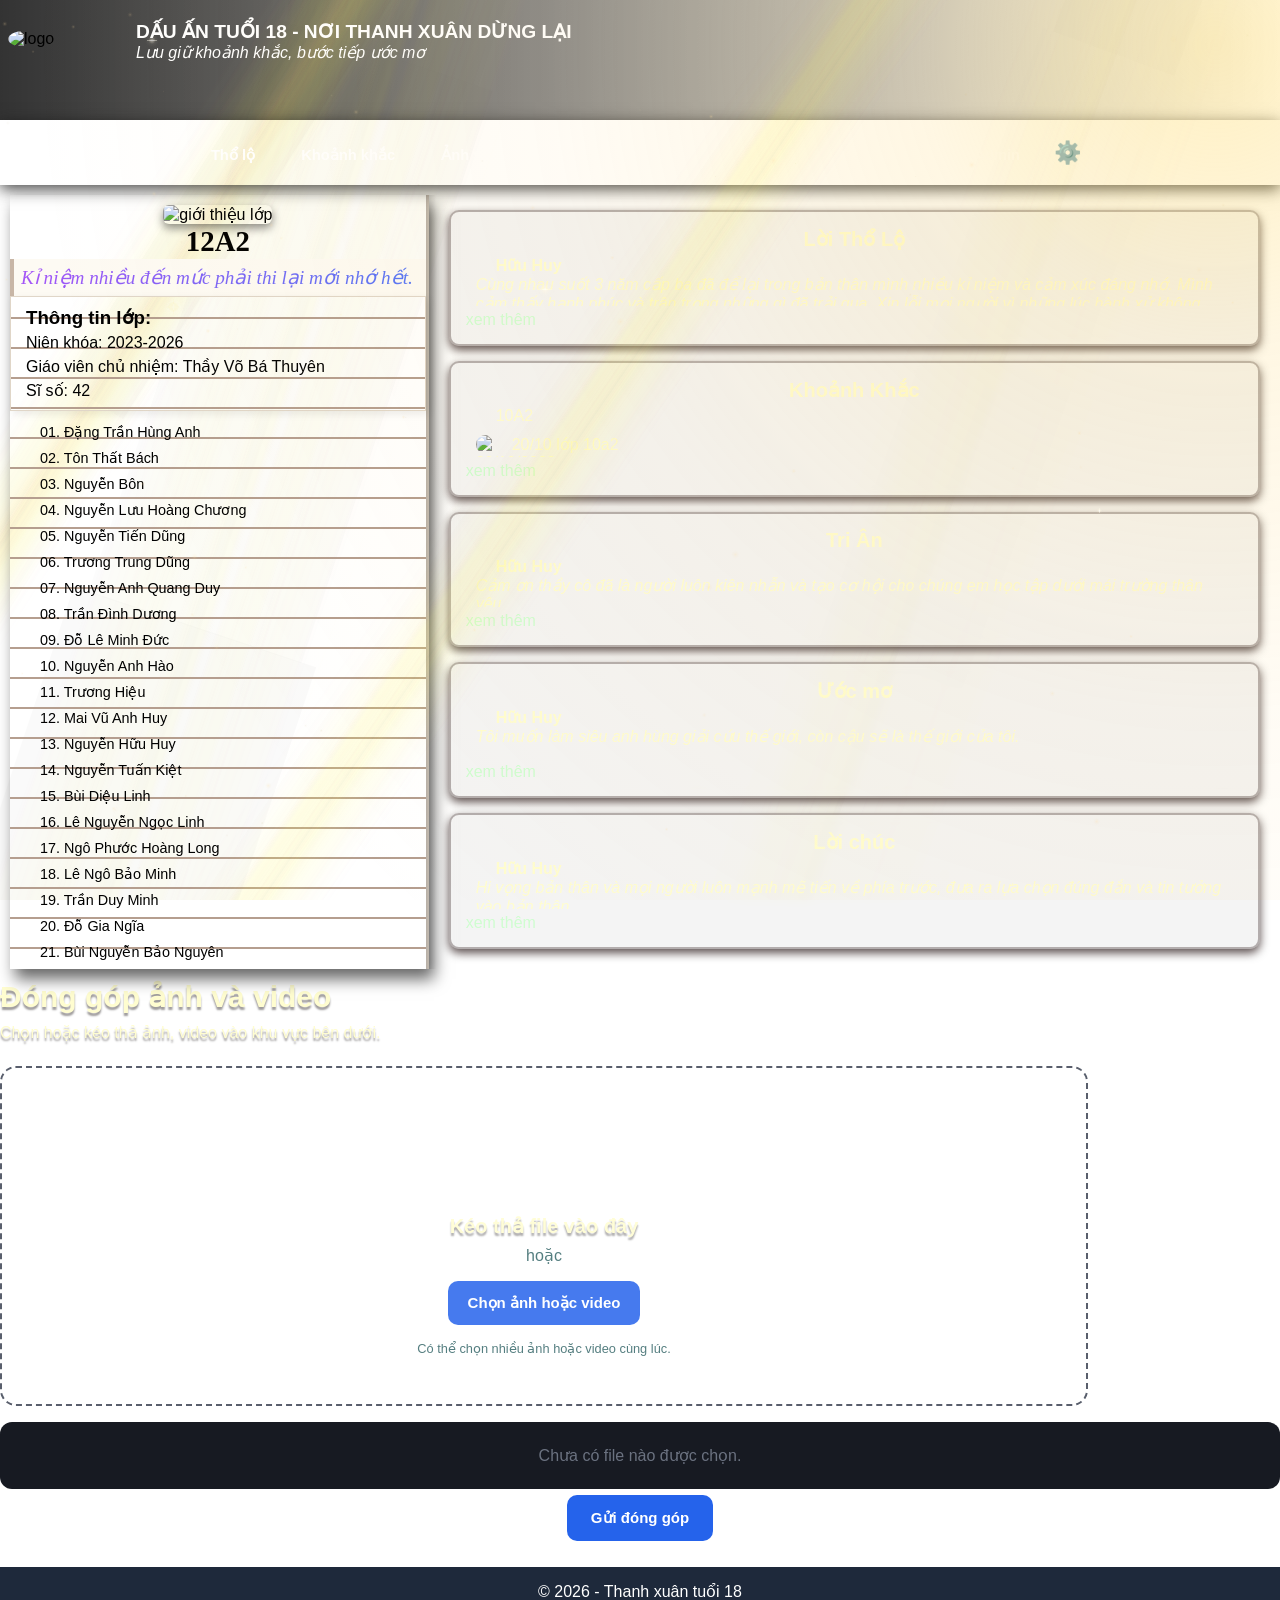
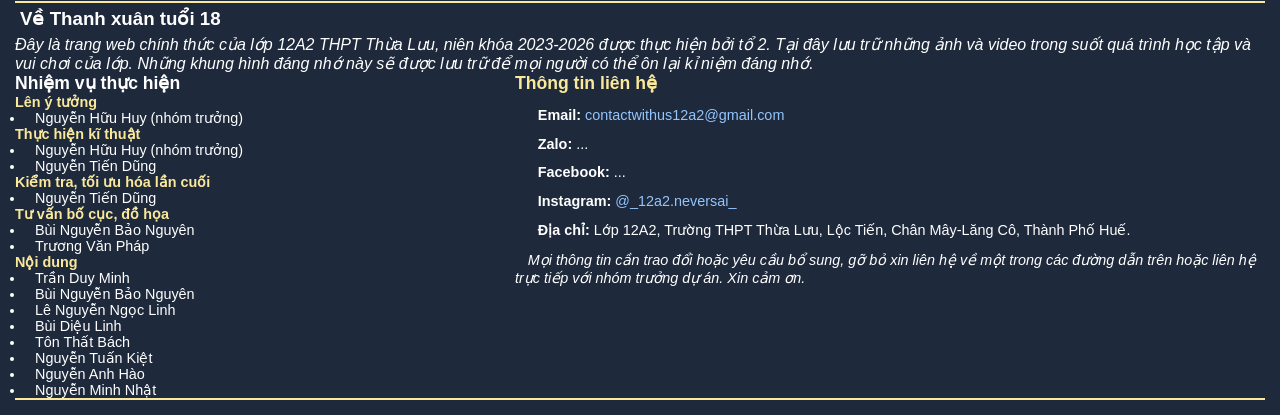
==== index.html @ 0bf9d5f2 "Update index.html" ====
<!DOCTYPE html>
<html>
<head>
	<meta charset="utf-8">
	<meta name="viewport" content="width=device-width, initial-scale=1">
	<title>Thanh xuân tuổi 18</title>
	<link rel="stylesheet" type="text/css" href="style.css">
	<style>
		html{
    		scroll-behavior: smooth;
		}
		body{
    		height: 100%;
    		font-family: Verdana, Arial, Helvetica, sans-serif;
    		margin: 0;
    		overflow-x: hidden;
		}
		body.lock{
    		overflow: hidden;
		}
		img{
    		max-width: 100%;
    		height: auto;
    		border-radius: 10px;
    		margin-top: 10px;
		}
		article{
    		scroll-margin-top: 50px;
    		margin-bottom: 20px;
    		padding: 15px;
    		border-radius: 10px;
    		box-shadow: 0 2px 5px rgba(0,0,0,0.2);
		}
		article p:first-child{
    		font-size: 20px;
    		font-weight: bold;
		}
		form{
			scroll-margin-top: 50px;
    		margin-bottom: 20px;
    		padding: 15px;
    		border-radius: 10px;
    		box-shadow: 0 2px 5px rgba(0,0,0,0.2);
		}
	</style>
</head>
<body>
	
	<div class="static-glare"></div>
	<canvas id="dust-b" class="dust-cv"></canvas>
	<canvas id="ray-b" class="ray-cv"></canvas>
	<canvas id="ray-t" class="ray-cv"></canvas>
	<canvas id="dust-t" class="dust-cv"></canvas>


	<div>
		<header id="top" class="header-bg">
			<div class="header">
				<div class="left-header">
					<img src="https://cdn.jsdelivr.net/gh/HuuHuy12A2/images@main/general/logo.png" alt="logo" class="logo">
				</div>
				<div class="right-header">
					<p class="style1">Dấu ấn tuổi 18 - Nơi thanh xuân dừng lại</p>
					<p class="style2">Lưu giữ khoảnh khắc, bước tiếp ước mơ</p>
				</div>
			</div>
		</header>
		

		<div class="naviLayout">
			<div class="menu" onclick="toggleMenu()">☰</div>
			<nav id="navibar" class="navibar" align="center">
				<div class="navi-card">
					<a class="navi" href="#confs">Thổ lộ </a>
				</div>
				<div class="navi-card">
					<a class="navi" href="#moments">Khoảnh khắc</a>
				</div>
				<div class="navi-card">
					<a id="openGallery" class="open-popup" href="#galleryPopup">Ảnh và Video</a>
				</div>
				<div class="navi-card">
					<a class="navi" href="#gratitude">Tri ân</a>
				</div>
				<div class="navi-card">
					<a class="navi" href="#dream">Ước mơ</a>
				</div>
				<div class="navi-card">
					<a class="navi" href="#wish">Lời chúc</a>
				</div>
				<div class="navi-card">
					<a class="navi" href="#contributeSection">Up load</a>
				</div>
				<div class="navi-card">
					<a class="navi" href="admin.html" target="_blank">Admin</a>
				</div>

				<!-- NÚT CÀI ĐẶT HIỆU ỨNG -->
				<div id="fx-settings-btn" title="Cài đặt hiệu ứng">⚙️</div>

				<div id="fx-settings-panel" class="fx-hidden">
					<div class="fx-panel-header">
						<span>Cài đặt hiệu ứng</span>
						<button id="fx-close-btn">✖</button>
					</div>
					<label class="fx-toggle-label">
						<span>Hạt bụi lơ lửng</span>
						<div class="fx-switch">
							<input type="checkbox" id="toggle-dust" checked>
							<span class="fx-slider"></span>
						</div>
					</label>
					<label class="fx-toggle-label">
						<span>Tia nắng (Godrays)</span>
						<div class="fx-switch">
							<input type="checkbox" id="toggle-rays" checked>
							<span class="fx-slider"></span>
						</div>
					</label>
				</div>
			
			</nav>

		</div>

		<main class="container">

			<!-- sidebar -->
			<aside class="sidebar">
				<!-- sidebar-header -->
				<div class="sidebar-header">
					<img src="https://cdn.jsdelivr.net/gh/HuuHuy12A2/images@main/general/introduce.jpg" alt="giới thiệu lớp">
					<h2>12A2</h2>
				</div>
				<!-- main-sidebar -->
				<div class="sidebar-main">
					<div class="quote-box">
						<p class="quote-text"></p>
					</div>
					<div class="info-card">
						<h3>Thông tin lớp:</h3>
						<p>Niên khóa: 2023-2026</p>
						<p>Giáo viên chủ nhiệm: Thầy Võ Bá Thuyên</p>
						<p>Sĩ số: 42</p>
					</div>
					<div>
						<ul class="student-list">
							<li data-id="1" >01. Đặng Trần Hùng Anh</li>
							<li data-id="2" >02. Tôn Thất Bách</li>
							<li data-id="3" >03. Nguyễn Bôn</li>
							<li data-id="4" >04. Nguyễn Lưu Hoàng Chương</li>
							<li data-id="5" >05. Nguyễn Tiến Dũng</li>
							<li data-id="6" >06. Trương Trung Dũng</li>
							<li data-id="7" >07. Nguyễn Anh Quang Duy</li>
							<li data-id="8" >08. Trần Đình Dương</li>
							<li data-id="9" >09. Đỗ Lê Minh Đức</li>
							<li data-id="10">10. Nguyễn Anh Hào</li>
							<li data-id="11">11. Trương Hiệu</li>
							<li data-id="12">12. Mai Vũ Anh Huy</li>
							<li data-id="13">13. Nguyễn Hữu Huy</li>
							<li data-id="14">14. Nguyễn Tuấn Kiệt</li>
							<li data-id="15">15. Bùi Diệu Linh</li>
							<li data-id="16">16. Lê Nguyễn Ngọc Linh</li>
							<li data-id="17">17. Ngô Phước Hoàng Long</li>
							<li data-id="18">18. Lê Ngô Bảo Minh</li>
							<li data-id="19">19. Trần Duy Minh</li>
							<li data-id="20">20. Đỗ Gia Ngĩa</li>
							<li data-id="21">21. Bùi Nguyễn Bảo Nguyên</li>
							<li data-id="22">22. Nguyễn Minh Nhật</li>
							<li data-id="23">23. Lê Nguyễn Ý Nhi</li>
							<li data-id="24">24. Nguyễn Phạm Thị Quỳnh Như</li>
							<li data-id="25">25. Trương Văn Pháp</li>
							<li data-id="26">26. Nguyễn Đắc Phúc</li>
							<li data-id="27">27. Trương Công Phúc</li>
							<li data-id="28">28. Lê Thanh Phương</li>
							<li data-id="29">29. Lê Thị Hà Phương</li>
							<li data-id="30">30. Hoàng Minh Quân</li>
							<li data-id="31">31. Nguyễn Trọng Tài</li>
							<li data-id="32">32. Nguyễn Trọng Thắng</li>
							<li data-id="33">33. Trương Thị Mỹ Thoa</li>
							<li data-id="34">34. Nguyễn Nữ Anh Thư</li>
							<li data-id="35">35. Nguyễn Đắc Tĩnh</li>
							<li data-id="36">36. Tôn Nữ Nguyễn Bảo Trâm</li>
							<li data-id="37">37. Trần Thị Yến Trâm</li>
							<li data-id="38">38. Hoàng Thị Phương Trinh</li>
							<li data-id="39">39. Nguyễn Quốc Trung</li>
							<li data-id="40">40. Trương Dương Hoài Trung</li>
							<li data-id="41">41. Hứa Văn Tùng</li>
							<li data-id="42">42. Nguyễn Thị Thảo Vy</li>
						</ul>
					</div>
				</div>
			</aside>
			<!-- main -->
			<section class="column1">
				<article id="confs" class="content-card">
					<p align="center">Lời Thổ Lộ</p>
					<p class="content">
						<b>Hữu Huy</b><br>
						<i>Cùng nhau suốt 3 năm cấp ba đã để lại trong bản thân mình nhiều kỉ niệm và cảm xúc đáng nhớ. Mình cảm thấy hạnh phúc và trân trọng những gì đã trải qua. Xin lỗi mọi người vì những lúc hành xử không đúng. Xin lỗi em vì đã không đủ tự tin để thừanhận với em.</i><br><br>

						<b>Tuấn Kiệt</b><br>
						<i>Lời xin lỗi chân thành về những lần nghịch ngợm, trốn học, quên làm bài tập, làm thầy cô buồn hay bạn bè giận dỗi.</i><br><br>

						<b>Diệu Linh</b><br>
						<i>
						Trống tan trường đã rung lên rộn rã<br>
						Giờ phút chia tay thực sự đến rồi<br>
						Thầy cô, bạn bè, lớp học mến yêu ơi<br>
						Nói gì đi bởi ngày mai chẳng gặp<br>
						Bao tháng năm chung niềm vui sách,cặp<br>
						Bảng đen dìu từng nét chữ thơ ngây<br>
						Tóc thầy bạc cho em lớn mỗi ngày<br>
						Phấn trắng rơi cho cuộc đời em mở<br>
						Bạn bè ơi, đừng nghẹn ngào nức nở<br>
						Dẫu mai đây chẳng còn được đủ đầy<br>
						Dù mai ngày cuộc sống có đổi thay<br>
						Ánh mắt thân quen chợt trở thành xa lạ<br>
						Chia tay rồi mỗi đứa đi một ngả<br>
						Lưu bút yêu thương một ngày sẽ ướt nhoè<br>
						Bởi cuộc đời đâu phải nắng vàng hoe<br>
						Bình minh lên là chói chang rực rỡ<br>
						Rồi mai đây mỗi mùa hoa phượng nở<br>
						Sân trường tấp nập chẳng thấy bóng bạn xưa<br>
						Ghế đá vẫn nguyên sao chợt bỗng như thừa<br>
						Bởi còn đâu mối tình khờ ngày ấy<br>
						Nắng cứ đổ cho sân trường bốc cháy<br>
						Nức nở nghẹn ngào giọt nước mắt chia ly<br>
						Mái trường ơi còn thể nói được gì<br>
						Hết thật rồi tuổi học trò áo trắng<br>
						</i><br><br>

						<b>Anh Hào</b><br>
						<i>Ba năm cấp 3 trôi qua nhanh hơn chúng ta tưởng. Mới ngày nào còn bỡ ngỡ bước vào lớp học mới, vậy mà hôm nay đã đứng trước ngưỡng cửa chia tay. Có những niềm vui giản dị, những lần cười đùa không nghĩ ngợi, cả những giận hờn vu vơ… tất cả đã trở thành kỷ niệm không thể quên. Nếu được nói một điều từ tận đáy lòng, mình chỉ muốn nói rằng: cảm ơn vì đã được gặp mọi ngườitrong thanh xuân đẹp nhất này.</i><br><br>

						<b>Ngọc Linh</b><br>
						<i>Cảm ơn vì đã xuất hiện trong thanh xuân của mình dù không ồn ào, nhưng đủ để khiến những năm tháng ấy trở nên đặc biệt.</i><br><br>

						<b>Minh Nhật</b><br>
						<i>Con đường trưởng thành sẽ luôn có sự rời xa nhau theo cách này hay cách khác. Khi đó chúng tôi luôn tin rằng rời xa nhau vì ngày mai gặp lại vì vậy mới nói hẹn gặp lại. Thật ra thế giới này quá rộng lớn, ban đầu những người nói mãi mãi không xa nhau. Một lần xa nhau rồi có thể sau này sẽ không còn cơ hội gặp lại nữa. Rồi hai bên đều phải quên đi. Tạm biệt thực ra không phải là từ biệt mà là một lời hứa.</i><br><br>
					</p>
					<a href="#" class="toggle">xem thêm</a>
				</article>
				<article id="moments" class="content-card">
					<p align="center">Khoảnh Khắc</p>
					<p class="content">
						10A2<br>
						<img src="https://cdn.jsdelivr.net/gh/HuuHuy12A2/images@main/images assets/anh-gvcn-10a2-tapthe-20-10.jpg" alt="20/10 lớp 10a2">
						20/10/2023<br><br>
						11A2<br>
						<img src="https://cdn.jsdelivr.net/gh/HuuHuy12A2/images@main/images assets/bongda-11a2-tapthe-anhh.jpg" alt="20/10 lớp 11a2">
						20/10/2024<br>
						<img src="https://cdn.jsdelivr.net/gh/HuuHuy12A2/images@main/images assets/anh-11a2-hoiitrai-tapthe-.jpg" alt="Hội trại 11a2">
						26/3/2025<br>
						<img src="https://cdn.jsdelivr.net/gh/HuuHuy12A2/images@main/images assets/anh-tapthe-bongda-12a2.jpg" alt="Bóng Đá 11a2"><br>
						12A2<br>
						<img src="https://cdn.jsdelivr.net/gh/HuuHuy12A2/images@main/images assets/anh-12a2-20-10-taptheee.jpg" alt="cuộc thi 20/10 lớp 12a2">
						20/10/2025<br>
					</p>
					<a href="#" class="toggle">xem thêm</a>
				</article>
				<article id="gratitude" class="content-card">
					<p align="center">Tri Ân</p>
					<p class="content">
						<b>Hữu Huy</b><br>
						<i>Cảm ơn thầy cô đã là người luôn kiên nhẫn và tạo cơ hội cho chúng em học tập dưới mái trường thân yêu.</i><br><br>

						<b>Tuấn Kiệt</b><br>
						<i>Thầy cô không chỉ dạy kiến thức, mà dạy chúng con làm người. Cảm ơn thầy cô đã kiên nhẫn với đứa học trò bướng bỉnh này.</i><br><br>

						<b>Diệu Linh</b><br>
						<i>Cha mẹ cho con một hình hài, Thầy cô cho em cả kiến thức. Vâng! Đó là điều thiêng liêng cao cả mà em tâm đắc nhất. Đấng sinh thành đã cho em một hình hài. Thầy cô là người cha người mẹ thứ hai cho em bao kiến thức. "Thầy cô" hai tiếng thân thương lúc nào cũng khắc sâu trong tâm trí, trong suy nghĩ của em. Hạnh phúc thay! Tạo hóa đã ban tặng cho em một sự sống, bên cạnh đó là những người luôn ân cần dạy dỗ theo dõi từng bước đi của em ,giúp em sống một cuộc sống đầy ý nghĩa, luôn ngẩng cao đầu về một tương lai tươi sáng. Chính vì lẽ đó mà em luôn khắcsâu công ơn trời biển của thầy cô.</i><br><br>

						<b>Anh Hào</b><br>
						<i>Chúng em xin gửi lời biết ơn sâu sắc đến thầy cô – những người đã luôn kiên nhẫn dìu dắt, dạy chúng em không chỉ kiến thức mà còn cách làm người. Cảm ơn gia đình đã luôn âm thầm phía sau, lo lắng và tin tưởng chúng em từng ngày. Và cảm ơn những người bạn đã cùng nhau đi qua những buổi học dài, những kỳ thi căng thẳng, để hôm nay chúng ta có thể tự hào nói rằng:chúng ta đã trưởng thành.</i><br><br>

						<b>Ngọc Linh</b><br>
						<i>Những điều chúng em nhận được không chỉ là kiến thức, mà là yêu thương, là niềm tin, là hành trang cho cả một chặng đường dài phía trước</i><br><br>

						<b>Minh Nhật</b><br>
						<i>Những giây phút cuối cùng khi còn được ngồi trên ghế nhà trường, chúng em xin được gửi lời tri ân chân thành, sâu sắc nhất đến các thầy cô giáo đã dạy dỗ chúng em trong thời gian qua. Chúng em sẽ nhớ mãi công ơn dạy bảo của các thầy cô.</i><br><br>
					</p>
					<a href="#" class="toggle">xem thêm</a>
				</article>
				<article id="dream" class="content-card">
					<p align="center">Ước mơ</p>
					<p class="content">
						<b>Hữu Huy</b><br>
						<i>Tôi muốn làm siêu anh hùng giải cứu thế giới, còn cậu sẽ là thế giới của tôi.</i><br><br>

						<b>Tuấn Kiệt</b><br>
						<i>Hôm nay chúng ta chia tay để hẹn gặp lại nhau ở một phiên bản tốt hơn. Tớ ước mơ trở thành siêu anh hùng, còn cậu sẽ là”…”. Dù đường đời có khó khăn, hãy hứa sẽ sống rực rỡ như hoahướng dương hướng về mặt trời nhé!</i><br><br>

						<b>Diệu Linh</b><br>
						<i>ba năm thanh xuân qua lớp cùng chung gắn bó, xuân hạ thu đông tới chúng ta đều đi hết. Lá đã rụng kín sân, xuân cũng đang đợi ghé, hạ lại gần hơn rồi. Năm học sắp kết thúc,tháng sáu đợi chúng ta các chiến binh sẵn sàng vững chân, tự tin bước mang điểm cao về nhà. Ước mơ ngay trước mắt hãy nắm bắt thật nhanh, cùng nhau vào đại học viết tiếp hành trình đời.</i><br><br>

						<b>Anh Hào</b><br>
						<i>Mai này mỗi người sẽ đi trên một con đường khác nhau, mang theo những ước mơ riêng. Có thể sẽ có khó khăn, vấp ngã, nhưng mong rằng chúng ta luôn giữ trong tim sự nhiệt huyết của tuổi 18 – dám nghĩ, dám làm và không bỏ cuộc. Hy vọng một ngày nào đó nhìn lại, chúng ta sẽ mỉm cười vì đã sống hết mình cho ướcmơ của mình.</i><br><br>

						<b>Ngọc Linh</b><br>
						<i>Ước sau này, giữa bộn bề cuộc sống, mình vẫn còn nguyên mộtgóc nhỏ cho những ước mơ tuổi trẻ</i><br><br>

						<b>Minh Nhật</b><br>
						<i>Sau này không đánh mất bản thân,cố gắn phấn đấu trở thành phiên bản tốt nhất của chính mình.</i><br><br>

						<b>Thất Bách</b><br>
						<i>Ai cũng có một ước mơ cho mình. Dù lớn hoặc nhỏ nhưng đó cũng là sư hy vọng mong cầu của mỗi người. Ta có thể sống nhưng không có ước mơ nhưng chắc chắn thế giơi của ta sẽ rất lạc lõng và nhàm chán. Nếu có ước mơ sẽ giúp chúng ta có nhiều sắc màu hơn. Giấc mơ không cần trả tiền chúng ta có thể hy vọng bao nhiêu tùy thích... Nhiều người nói rằng giấc mơ có thể đánh đổi bằng tiền. Xin hãy đừng suy nghĩ về những điều đó sự khát khao khát vọng là không có giới hạn. Vì thế con người có quyền được ước mơ và mong cầu.</i><br><br>
					</p>
					<a href="#" class="toggle">xem thêm</a>
				</article>
				<article id="wish" class="content-card">
					<p align="center">Lời chúc</p>
					<p class="content">
						<b>Hữu Huy</b><br>
						<i>Hi vọng bản thân và mọi người luôn mạnh mẽ tiến về phía trước, đưa ra lựa chọn đúng đắn và tin tưởng vào bản thân.</i><br><br>
						<b>Tuấn Kiệt</b><br>

						<i>Chúc tập thể lớp mình thi tốt, đỗ nguyện vọng cao. Chúc bạn chân cứng đá mềm, luôn giữ được nụ cười tỏa nắng. Mãi là thanh xuân của nhau, chúc chúng ta sau này ai cũng hạnh phúc!</i><br><br>

						<b>Anh Hào</b><br>
						<i>Chúc cho tất cả chúng ta luôn mạnh mẽ, tự tin bước vào chặng đường mới. Chúc tình bạn hôm nay sẽ mãi là ký ức đẹp theo suốt cuộc đời. Và chúc cho mỗi người, dù đi đâu, làm gì, vẫn nhớ rằng đã từng có một thời thanh xuân mang tên cấp 3 thật rực rỡ</i><br><br>

						<b>Ngọc Linh</b><br>
						<i>Chúc chúng ta sau này nhìn lại vẫn mỉm cười vì đã từng có một thanh xuân rực rỡ bên nhau</i><br><br>

						<b>Minh Nhật</b><br>
						<i>Chúc mừng m tốt nghiệp cấp 3! Hành trình mới lại bắt đầu, cố gắng hơn nữa nhé! Cảm ơn vì đã đồng hành cùng t suốt 3 năm học đầy kỷ niệm.</i><br><br>						
					</p>
					<a href="#" class="toggle">xem thêm</a>
				</article>
			</section>
		</main>

		<section id="contributeSection" class="contribute-section">
            <div class="section-header">
                <h1>Đóng góp ảnh và video</h1>
                <p>Chọn hoặc kéo thả ảnh, video vào khu vực bên dưới.</p>
            </div>
            <div class="upload-area" id="uploadArea">
                <div class="upload-icon"></div>
                <h2>Kéo thả file vào đây</h2>
                <p>hoặc</p>
                <label class="upload-button" for="fileInput">
                    Chọn ảnh hoặc video
                </label>
                <input id="fileInput" type="file" accept="image/*,video/*" multiple hidden>
                <p class="upload-note">
                    Có thể chọn nhiều ảnh hoặc video cùng lúc.
                </p>
            </div>
            <div class="file-list" id="fileList"></div>
            <div class="submit-area" id="submitArea">
			    <button class="submit-button" id="submitButton" type="button">
			        Gửi đóng góp
			    </button>
			    <p class="submit-status" id="submitStatus"></p>
			</div>
        </section>

		<!-- POPUP gallery -->
		<div id="galleryPopup" class="popup">
	  		<div class="popup-inner">

	    		<!-- FILTER -->
	    		<aside class="filter">
	      			<button class="toggle-filter">Bộ lọc</button><br>
	      			<span id="totalCount">Tổng số đã được chọn: 0 Media</span>
	      			<button class="close-btn">✖</button>
	      			<div class="filter-content">
	        			<button class="tag-btn active" data-tag="all">Tất cả</button>
	        		<!-- tags sẽ được tạo tự động bằng js-->
	      			</div>
	    		</aside>

	    		<!-- GALLERY -->
	    		<section class="gallery">
	    			
	      			<div class="media-container"></div>
	      			
	      			<!--media cho gallery được nhập từ json và lọc trong js-->

	      			<div class="scroll-trigger"></div>
	    		</section>

	  		</div>
		</div>

		<!-- FULLSCREEN VIEWER -->
		<div class="viewer">
		  	<button class="prev">❮</button>
		  	<div class="viewer-content"></div>
		  	<button class="next">❯</button>
		  	<button class="viewer-close">✖</button>
		</div>
		
		<button id="homeBtn" onclick="scrollToTop()"> ^ </button>
		<footer>
			<p align="center">© 2026 - Thanh xuân tuổi 18</p>
			<section class="footer-line">
				<h3>Về Thanh xuân tuổi 18</h3>
				<p><i>Đây là trang web chính thức của lớp 12A2 THPT Thừa Lưu, niên khóa 2023-2026 được thực hiện bởi tổ 2. Tại đây lưu trữ những ảnh và video trong suốt quá trình học tập và vui chơi của lớp. Những khung hình đáng nhớ này sẽ được lưu trữ để mọi người có thể ôn lại kỉ niệm đáng nhớ.</i></p>
				<div class="footer-content">
					<div class="left-footer">
						<h2>Nhiệm vụ thực hiện</h2>
						<h3>Lên ý tưởng</h3>
						<ul>
							<li>Nguyễn Hữu Huy (nhóm trưởng)</li>
						</ul>
						<h3>Thực hiện kĩ thuật</h3>
						<ul>
							<li>Nguyễn Hữu Huy (nhóm trưởng)</li>
							<li>Nguyễn Tiến Dũng</li>
						</ul>
						<h3>Kiểm tra, tối ưu hóa lần cuối</h3>
						<ul>
							<li>Nguyễn Tiến Dũng</li>
						</ul>
						<h3>Tư vấn bố cục, đồ họa</h3>
						<ul>
							<li>Bùi Nguyễn Bảo Nguyên</li>
							<li>Trương Văn Pháp</li>
						</ul>
						<h3>Nội dung</h3>
						<ul>
							<li>Trần Duy Minh</li>
							<li>Bùi Nguyễn Bảo Nguyên</li>
							<li>Lê Nguyễn Ngọc Linh</li>
							<li>Bùi Diệu Linh</li>
							<li>Tôn Thất Bách</li>
							<li>Nguyễn Tuấn Kiệt</li>
							<li>Nguyễn Anh Hào</li>
							<li>Nguyễn Minh Nhật</li>
						</ul>
					</div>
					<div class="right-footer">
						<h2>Thông tin liên hệ</h2>
						<p><b>Email:</b><a href="mailto:contactwithus12a2@gmail.com"> contactwithus12a2@gmail.com</a></p>
						<p><b>Zalo:</b> ...</p>
						<p><b>Facebook:</b> ...</p>
						<p><b>Instagram:</b><a href="https://www.instagram.com/_12a2.neversai_?igsh=MTk0d3c2dXEybnNyOA=="> @_12a2.neversai_</a></p>
						<p><b>Địa chỉ:</b> Lớp 12A2, Trường THPT Thừa Lưu, Lộc Tiến, Chân Mây-Lăng Cô, Thành Phố Huế.</p>
						<i>Mọi thông tin cần trao đổi hoặc yêu cầu bổ sung, gỡ bỏ xin liên hệ về một trong các đường dẫn trên hoặc liên hệ trực tiếp với nhóm trưởng dự án. Xin cảm ơn.</i>
					</div>
				</div>
			</section>
	    </footer>
	</div>

<script src="tag-engine.js"></script>
<script src="script.js"></script>
<script src="setting.js"></script>
</body>

</html>
---- style.css ----
/* ===== NÚT CÀI ĐẶT HIỆU ỨNG ===== */
#fx-settings-btn {
    width: 45px;
    height: 45px;
    display: inline-flex;
    align-items: center;
    justify-content: center;
    justify-self: center;
    font-size: 22px;
    cursor: pointer;
    z-index: 100000; /* Đảm bảo luôn nằm trên cùng */
    transition: transform 0.3s ease, box-shadow 0.3s ease;
    user-select: none;
    opacity: 1; /* Ép luôn hiển thị với độ sáng 100% */
}
#fx-settings-btn:hover {
    transform: rotate(90deg) scale(1.1);
}

#fx-settings-panel {
    position: fixed;
    top: 80px; /* Đổi từ bottom thành top (cách nút 60px) */
    right: 20px;
    width: 260px;
    background: rgba(15, 12, 8, 0.92); /* Tăng độ đục nền cho dễ đọc chữ */
    backdrop-filter: blur(16px);
    -webkit-backdrop-filter: blur(16px);
    border: 1px solid rgba(210, 162, 77, 0.2);
    border-radius: 16px;
    padding: 16px;
    z-index: 100000;
    box-shadow: 0 15px 35px rgba(0,0,0,0.6);
    transform: translateY(-10px); /* Đổi hiệu ứng trượt từ dưới thành trượt từ trên */
    opacity: 0;
    pointer-events: none;
    transition: all 0.3s cubic-bezier(0.25, 0.8, 0.25, 1);
}
/* Khi bật panel, trượt xuống đúng vị trí */
#fx-settings-panel:not(.fx-hidden) {
    transform: translateY(0);
    opacity: 1;
    pointer-events: auto;
}

.fx-panel-header {
    display: flex;
    justify-content: space-between;
    align-items: center;
    margin-bottom: 15px;
    padding-bottom: 10px;
    border-bottom: 1px solid rgba(255,255,255,0.1);
    color: #f0e6d2;
    font-weight: bold;
    font-size: 14px;
}
#fx-close-btn {
    background: none;
    border: none;
    color: #9a8e7a;
    font-size: 16px;
    cursor: pointer;
    transition: color 0.2s;
}
#fx-close-btn:hover { color: #fff; }

.fx-toggle-label {
    display: flex;
    justify-content: space-between;
    align-items: center;
    color: #d1c7b7;
    font-size: 13px;
    margin-bottom: 12px;
    cursor: pointer;
}
.fx-toggle-label:last-child { margin-bottom: 0; }

/* CSS công tắc */
.fx-switch {
    position: relative;
    width: 40px;
    height: 22px;
}
.fx-switch input { opacity: 0; width: 0; height: 0; }
.fx-slider {
    position: absolute;
    cursor: pointer;
    top: 0; left: 0; right: 0; bottom: 0;
    background-color: #4b3621;
    transition: .3s;
    border-radius: 22px;
}
.fx-slider:before {
    position: absolute;
    content: "";
    height: 16px;
    width: 16px;
    left: 3px;
    bottom: 3px;
    background-color: white;
    transition: .3s;
    border-radius: 50%;
}
.fx-switch input:checked + .fx-slider { background-color: #c9a24d; }
.fx-switch input:checked + .fx-slider:before { transform: translateX(18px); }

.contribute-section {
    width: 100%;
}
.section-header {
    margin-bottom: 24px;
}
.section-header h1 {
    font-size: 30px;
    line-height: 1.2;
    margin-bottom: 0.5rem;
    justify-self: center;
    color: #fffdd0;
    text-shadow: 0 3px 2px rgba(10, 0, 0, 0.4);
}
.section-header p {
    color: #fffdd0;
    font-size: 1rem;
    justify-self: center;
    text-shadow: 0 3px 2px rgba(10, 0, 0, 0.4);
}
.upload-area {
    width: 85%;
    opacity: 0.85;
    backdrop-filter: blur(20px);
    justify-self: center;
    padding: 48px 24px;
    border: 2px dashed #3b4252;
    border-radius: 1rem;

    text-align: center;
    transition: 0.2s ease;
    background-image: url("https://cdn.jsdelivr.net/gh/HuuHuy12A2/images@main/general/stair.jpg");
    background-size: cover;
    background-position: center;
    transition: 0.6s ease;
}
.upload-area.dragover {
    border-color: #6ea8fe;
    transform: scale(1.01) translateY(-6px);
}
.upload-icon {
    width: 82px;
    height: 82px;
    margin: 0 auto 16px;
    background-image: url("https://cdn.jsdelivr.net/gh/HuuHuy12A2/images@main/general/pic_frame.png");
    background-size: cover;
    background-position: center;
    display: flex;
    align-items: center;
    justify-content: center;
}
.upload-area h2 {
    font-size: 20px;
    margin-bottom: 8px;
    color: #fffdd0;
    text-shadow: 0 3px 2px rgba(10, 0, 0, 0.4);
}
.upload-area p {
    color: #366769;
    margin-bottom: 16px;
}
.upload-button {
    display: inline-flex;
    align-items: center;
    justify-content: center;
    min-height: 44px;
    padding: 0 20px;
    border-radius: 10px;
    background: #2563eb;
    color: #ffffff;
    font-size: 15px;
    font-weight: 600;
    cursor: pointer;
    transition: 0.2s ease;
}
.upload-button:hover {
    background: #1d4ed8;
}
.upload-note {
    margin-top: 1rem;
    margin-bottom: 0 !important;
    font-size: 0.8rem;
}
.file-list {
    display: grid;
    gap: 14px;
    margin-top: 16px;
}
.file-item {
    display: grid;
    width: 95%;
    justify-self: center;
    grid-template-columns: 180px 1fr;
    gap: 10px;
    padding: 16px;
    backdrop-filter: blur(20px);
    border-radius: 14px;
    background-image: url("https://cdn.jsdelivr.net/gh/HuuHuy12A2/images@main/general/hll.jpg");
    background-size: cover;
    background-position: center;
}
.preview {
    width: 100%;
    height: 9rem;
    overflow: hidden;
    border-radius: 10px;
    border: 2px dashed #fffdd0;
}
.preview img,
.preview video {
    width: 100%;
    height: 100%;
    object-fit: cover;
    margin: 0;
    padding: 0;
}
.file-info {
    min-width: 0;
}
.file-type {
    display: inline-flex;
    padding: 4px 8px;
    margin-bottom: 10px;
    border-radius: 6px;
    background: #252b38;
    color: #9ca3af;
    font-size: 12px;
    text-transform: uppercase;
}
.file-name-label {
    display: block;
    margin-bottom: 6px;
    color: #fffdd0;
    font-size: 12px;
    text-shadow: 0 2px 1px rgba(10, 0, 0, 0.4);
}
.file-name-input {
    width: 100%;
    height: 42px;
    padding: 0 12px;
    border: 1px solid #fffdd0;
    border-radius: 8px;
    outline: none;
    background-color: rgba(60, 60, 115, 0.4);
    color: #ffffff;
    font-size: 14px;
}
.file-size {
    margin-top: 6px;
    color: #fffdd0;
    font-size: 12px;
    text-shadow: 0 2px 1px rgba(10, 0, 0, 0.4);
}
.file-name-input:focus {
    border-color: #6ea8fe;
}
.keyword-title {
    margin-top: 12px;
    margin-bottom: 8px;
    color: #fffdd0;
    font-size: 12px;
    text-shadow: 0 2px 1px rgba(10, 0, 0, 0.4);
}
.file-name-row {
    display: flex;
    align-items: center;
    width: 100%;
}

.file-name-row .file-name-input {
    min-width: 0;
    border-radius: 8px 0 0 8px;
}

.file-extension {
    display: flex;
    align-items: center;
    align-self: stretch;
    padding: 0 12px;
    border: 1px solid #fffdd0;
    border-left: 0;
    border-radius: 0 8px 8px 0;
    background: #1a1e27;
    color: #6b7280;
    font-size: 14px;
    user-select: none;
}
.keyword-list {
    display: flex;
    flex-wrap: wrap;
    gap: 6px;
}
.keyword {
    padding: 4px 4px;
    border-radius: 6px;
    background: #252b38;
    color: #d1d5db;
    font-size: 12px;
}
.file-actions {
    display: flex;
    justify-content: flex-end;
    margin-top: 8px;
}
.remove-button {
    min-height: 38px;
    padding: 0 12px;
    border: 1px solid #4b2a2a;
    border-radius: 8px;
    background: #2a1717;
    color: #fca5a5;
    cursor: pointer;
    transition: 0.2s ease;
}
.remove-button:hover {
    background: #451a1a;
}
.empty-state {
    padding: 24px;
    border-radius: 12px;
    background: #171a22;
    color: #6b7280;
    text-align: center;
}
.keyword-matched {
    background: #16351f;
    color: #86efac;
}
.keyword-suggestion {
    background: #3a3015;
    color: #fde68a;
}
.keyword-new {
    background: #302033;
    color: #e9d5ff;
}
.tag-analysis {
    display: flex;
    flex-wrap: wrap;
    align-items: center;
    gap: 8px;
    padding: 8px 8px;
    margin-bottom: 4px;
    border-radius: 8px;
    font-size: 12px;
}
.tag-matched {
    background-color: rgba(30, 75, 43, 0.8);
    color: #86efac;
}
.tag-suggestion {
    background-color: rgba(75, 63, 28, 0.8);
    color: #fde68a;
}
.tag-new {
    background-color: rgba(68, 43, 75, 0.8);
    color: #e9d5ff;
}
.tag-keyword {
    font-weight: 600;
}
.tag-suggestion {
    padding: 4px 4px;
    border-radius: 5px;
}
@media (max-width: 700px) {
    .container {
        width: min(100% - 20px, 1100px);
        padding: 24px 0;
    }
    .section-header h1 {
        font-size: 24px;
    }
    .upload-area {
        padding: 36px 16px;
    }
    .file-item {
        grid-template-columns: 1fr;
    }
    .preview {
        height: 200px;
    }
}
.submit-area {
    display: flex;
    flex-direction: column;
    align-items: center;
    gap: 6px;
    margin-top: 6px;
}
.submit-button {
    min-height: 46px;
    padding: 0 24px;
    border: none;
    border-radius: 10px;
    background: #2563eb;
    color: #ffffff;
    font-size: 15px;
    font-weight: 600;
    cursor: pointer;
    transition: 0.2s ease;
}
.submit-button:hover {
    background: #1d4ed8;
}
.submit-button:disabled {
    opacity: 0.5;
    cursor: not-allowed;
}
.submit-status {
    min-height: 20px;
    margin: 0;
    color: #9ca3af;
    font-size: 14px;
    text-align: center;
}
.submit-status.success {
    color: #86efac;
}
.submit-status.error {
    color: #fca5a5;
}

:root{
    --ray-glow:rgba(255,238,186,.18);
    --ray-core:rgba(255,245,219,.32);
    --fg:#f0e6d2;--fg-dim:#9a8e7a;
    --accent:#c9a24d;
    --border:rgba(210,162,77,.13)
}
* { margin: 0; padding: 0; box-sizing: border-box; }

.dust-cv { position: fixed; inset: 0; width: 100vw; height: 100vh; pointer-events: none; }
#dust-b { z-index: 50; }
#dust-t { z-index: 99999; }
/* Ẩn 2 canvas ray vì đã được gộp vẽ chung vào canvas dust */
.ray-cv { display: none !important; } 

.static-glare {
    position: fixed;
    top: 0;
    right: 0;
    width: 100vw;
    height: 100vh;
    pointer-events: none; 
    z-index: 99998; 
    
    background: radial-gradient(
        circle at 95% 5%, /* Đặt tâm vòng tròn ở góc trên bên phải */
        rgba(255, 222, 120, 0.45) 0%,    
        rgba(255, 210, 100, 0.18) 20%,  
        rgba(255, 195, 80, 0.06) 45%,  
        transparent 80%                  
    );
}

/*====== header ======*/
.header-bg{
    height: 120px;
    width: 100%;
    color: black;
    display: flex;
    flex-direction: column;
    justify-content: center;
    padding-left: 0;
    background-image: 
        linear-gradient(
            to right,
            rgba(0, 0, 0, 0.8),
            rgba(0, 0, 0, 0)
        ),
        url("https://cdn.jsdelivr.net/gh/HuuHuy12A2/images@main/general/introduce.jpg");
    background-size: cover;
    background-position: center;
    background-repeat: no-repeat;
}
.header{
    margin: 0.5rem;
    width: 100%;
    display: flex;
    height: 80px;
    border-radius: 10px;
    z-index: 500;
}
.left-header{
    width: 10%;
    justify-content: center;
}
.right-header{
    width: 90%;
    justify-content: center;
}
.logo{
    width: 4rem;
    height: 4rem;
    background-size: contain;
    border-radius: 50%;
}
p.style1{
    text-transform: uppercase;
    font-size: 1.2rem;
    font-family: Arial;
    font-weight: bolder;
    color: white;
}
p.style2{
    text-transform: none;
    font-style: italic;
    font-size: 1rem;
    font-family: Arial;
    color: white;
}
/*===== menu, navigation bar ======*/
.menu{
    width: 10%;
    display: none;
    margin-left: 4%;
    font-size: 2rem;
    cursor: pointer;
}
.naviLayout{
    color: white;
    display: flex;
    position: sticky;
    top: 0;
    background-image: url("https://cdn.jsdelivr.net/gh/HuuHuy12A2/images@main/general/table.jpg");
    box-shadow: 0 4px 15px rgba(20, 20, 20, 0.8);
    z-index: 700;
}
.navibar{
    width: 100%;
    border-radius: 10px;
    position: sticky;
    top: 0;
    padding: 10px;
    transition: background 0.4s ease, box-shadow 0.3s ease;
}
.navi-card{
    display: inline;
    background-image: url("https://cdn.jsdelivr.net/gh/HuuHuy12A2/images@main/general/10.png");
    background-position: center;
    background-repeat: no-repeat;
    background-size: cover;
    height: auto;
    width: 8.5rem;
    padding: 3px;
    margin: 3px;
    font-size: 0.92rem;
    transition: transform 0.3s ease, background 0.3s, box-shadow 0.3s ease;
}
.navi-card:hover{
    transform: translateY(-6px);
    box-shadow: 0 10px 20px rgba(0, 0, 0, 0.15);
}
.open-popup,
.navi{
    position: relative;
    display: inline-block;
    color: white;
    margin: 0 15px auto;
    text-decoration: none;
    font-weight: bold;
}

.open-popup:hover,
.navi:hover {
    transition: transform 0.3s ease, box-shadow 0.3s ease;
    transform: translateY(-4px);
}
.navi-card:hover .open-popup::after,
.navi-card:hover .navi::after{
    width: 100%;
    border-radius: 5px;
}
body{
    background-image: url("https://cdn.jsdelivr.net/gh/HuuHuy12A2/images@main/general/class.jpeg");
    background-size: cover;
    background-position: center;
    color: black;
    transition: background 0.4s ease, color 0.4s ease;
}
/*===== phần thân flex ======*/
.container{
    display: flex;
    gap: 10px;
    padding: 10px;
    z-index: 100;
}
/*===== cột nội dung ======*/
.column1{
    flex: 8;
}
.content-card{
    position: relative;
    background-color: rgba(150, 150, 150, 0.1);
    backdrop-filter: blur(5px);
    -webkit-backdrop-filter: blur(5px);
    border: 2px solid rgba(30, 10, 10, 0.3);
    box-shadow: 0 4px 10px rgba(20, 0, 0, 0.7);
    color: #fffdd0;
    transition: background 0.4s ease;
    padding: 15px;
    border-radius: 10px;
    overflow: hidden;
    margin: 15px 10px;
    transition: transform 0.6s ease, box-shadow 0.6s ease;
    z-index: 500;
}
.content-card img{
    width: auto;
    height: auto;
    max-width: 95%;
    max-height: 400px;
    display: block;
}
.content-card:hover{
    transform: translateY(-6px);
    box-shadow: 0 8px 20px rgba(10, 0, 0, 0.5);
}
.content{
    margin: 5px 10px;
    text-indent: 20px;
    max-height: 50px;
    overflow: hidden;
    transition: max-height 0.3s ease;
}
.content.expanded{
    max-height: 100000000px;
}
.toggle{
    color: #cffdd0;
    cursor: pointer;
    text-decoration: none;
    z-index: 9999;
}
/*===== cột bên phụ =====*/
.sidebar{
    flex: 4;
    min-height: auto;
    border-right: 3px solid #d8cfc4;
    box-shadow: 5px 10px 15px rgba(0, 0, 0, 0.6);
    position: relative;
    top: 0;
    z-index: 500;
}
.sidebar::before{
    content: "";
    position: absolute;
    top: 0;
    left: 0;
    right: 0;
    bottom: 0;
    background-image: url("https://cdn.jsdelivr.net/gh/HuuHuy12A2/images@main/general/vintage-paper.png");
    background-size: cover;
    background-position: center;
    opacity: 0.65;
    z-index: -10;
}
.sidebar::after{
    content: "";
    position: absolute;
    right: -10px;
    top: 0;
    width: 10px;
    height: 100%;
    background: linear-gradient(
        to right,
        rgba(0, 0, 0, 0.15),
        transparent
    );
}
.sidebar-header{
    text-align: center;
    border-bottom: 1 dashed #ccc;
}
.sidebar-header img{
    width: 95%;
    max-height: 80px;
    border-radius: 6px;
    object-fit: cover;
    box-shadow: 0 4px 10px rgba(0, 0, 0, 0.45);
}
.sidebar-header h2{
    margin: 1px;
    padding: none;
    font-family: "Brush Script MT", cursive;
    font-size: 1.8rem;
}
.sidebar-main{
    background-image: linear-gradient(
        to bottom,
        transparent 95%, #b59e8f 85%
    );
    background-size: 100% 30px;
    z-index: 10;
}
.info-card{
    background: none;
    padding: 5px 10px;
    border: 1px solid #e0d6c8;
    box-shadow: 3px 3px 8px rgba(0, 0, 0, 0.08);
    transform-style: preserve-3d;
    transition: transform 0.5s cubic-bezier(.22,1,.36,1);
}
.info-card:hover{
    transform: rotateY(8deg);
}
.info-card p,h3{
    margin: 5px;
}
.quote-box{
    padding: 2px;
    background: #fdfaf3;
    border-left: 4px solid #c8b6a6;
}
.quote-text{
    background: linear-gradient(
        120deg,
        #a655f7,
        #3b82f6,
        #10b981,
        #4f46ee
    );
    background-size: 400% auto;

    -webkit-background-clip: text;
    -webkit-text-fill-color: transparent;

    background-clip: text;
    color: transparent;
    margin: 5px;
    animation: gradientMove 6s ease-in-out infinite;
    font-style: italic;
    font-size: 1.2rem;
    font-family: "Patrick Hand";
    opacity: 1;
    transition: opacity 0.5s ease;
}
.quote-text.fade{
    opacity: 0;
}
.student-list{
    max-height: 550px;
    font-size: 1rem;
    list-style: none;
    padding: 4px 15px ;
    margin: 4px 15px;
    overflow-y: auto;
    scrollbar-width: none;
    -ms-overflow-style: none;
}
.student-list::-webkit-scrollbar{
    display: none;
}
.student-list li{
    padding: 5px 0;
}

/*===== popup Gallery =====*/
:root{
    --ease: cubic-bezier(0.25, 0.8, 0.25, 1);
}
.popup{
    z-index: 700;
    position: fixed;
    inset: 0;
    background: rgba(0, 0, 0, 0.6);
    backdrop-filter: blur(8px) brightness(0.9);
    -webkit-backdrop-filter: blur(8px);
    display: flex;
    visibility: hidden;
    opacity: 0;
    pointer-events: none;
    transition: 0.4s var(--ease);
}
.popup.show{
    visibility: visible;
    pointer-events: auto;
    opacity: 1;
}
.popup-inner{
    display: flex;
    width: 90%;
    height: 90%;
    margin: 2% auto;
    background-image: url("https://cdn.jsdelivr.net/gh/HuuHuy12A2/images@main/general/table.jpg");
    overflow: hidden;
    transition: 0.4s var(--ease);
    box-shadow: 0 20px 40px rgba(0, 0, 0, 0.4);
    border-radius: 12px;
}
/*===== filter 25% =====*/
.filter{
    color: white;
    padding: 0.8rem;
    width: 25%;
    border-right: 1px solid #ddd;
    background-image: url("https://cdn.jsdelivr.net/gh/HuuHuy12A2/images@main/general/hl.jpg");
    background-repeat: no-repeat;
    background-size: cover;

}
.filter-content{
    overflow-y: hidden;
    display: block;
    padding: 15px;
}
/*===== gallery 75% =====*/
.gallery{
    width: 75%;
    height: 100%;
    position: relative;
    overflow-y: auto;
}

.media-container{
    display: grid;
    height: 500px;
    grid-template-columns: repeat(auto-fill, minmax(170px, 1fr));
    gap: 10px;
    padding: 1.2rem;
}
.media-container iframe,
.media-container img,
.media-container video{
    width: 100%;
    height: 130px;  
    object-fit: cover;
    box-shadow: 0 4px 10px rgba(0, 0, 0, 0.4);
    border-radius: 5px;
    cursor: pointer;
    opacity: 1;
    transform: translateY(8px);
    transition: 0.3s var(--ease);
}
.media-container iframe:hover,
.media-container img:hover,
.media-container video:hover{
    transform: scale(1.06);
    box-shadow: 0 6px 10px rgba(0, 0, 0, 0.2);
}
.close-btn{
    position: absolute;
    top: 1.5rem;
    right: 1.5rem;
}
.scroll-trigger{
    height: 80px;
}
/* ===== TAG FILTER ===== */
.tag-btn{
    color: black;
    display: inline-block;
    padding: 0.6rem 0.6rem;
    border: none;
    background: none;
    background-image: url("https://cdn.jsdelivr.net/gh/HuuHuy12A2/images@main/general/12.png");
    background-size: cover;
    background-position: center;
    background-repeat: no-repeat;
    cursor: pointer;
    transition: all 0.3s ease;
    transform: translateY(3px);
    opacity: 0.65;
}

.tag-btn:hover{
    transform: scale(1.04) rotate(5deg);
    opacity: 0.85;
}

.tag-btn.active{
     transform: scale(1.14) rotate(8deg);
     opacity: 1;
}
/*===== fullscreen viewer =====*/
.viewer{
    opacity: 0;
    visibility: hidden;
    position: fixed;
    inset: 0;
    pointer-events: none;
    background: rgba(0, 0, 0, 0.9);
    display: flex;
    justify-content: center;
    align-items: center;
    z-index: 700;
}
.viewer.show{
    pointer-events: auto;
    opacity: 1;
    visibility: visible;
    display: flex;
}
.viewer-content{
    position: relative;
    width: 85%;
    height: 85%;
    transition: 0.4s var(--ease), transform 0.15s var(--ease);
    transform-origin: center center;
    will-change: transform;
    cursor: zoom-in;
    display: flex;
    align-items: center;
    justify-content: center;
}
.viewer-content img,
.viewer-content video{
    opacity: 1;
    visibility: visible;
    max-width: 80vw;
    max-height: 90vh;
    width: auto;
    height: auto;
    object-fit: contain;
    display: block;
    backdrop-filter: blur(8px);
    -webkit-backdrop-filter: blur(8px);
}
/* Placeholder khi chưa tải */
.media-item {
    background-color: rgba(255, 255, 255, 0.03); 
    border-radius: 5px;
}

/* ẨN ẢNH ĐÃ TẢI ĐỂ GPU KHÔNG PHẢI VẼ, NHƯNG GIỮ LẠI BỘ NHỚ ĐỆM */
.media-item img.img-hidden {
    clip-path: inset(100%);
}

/*===== nút home =====*/
#homeBtn{
    z-index: 999;
    position: fixed;
    bottom: 25px;
    right: 25px;
    width: 3rem;
    height: 3rem;
    border: none;
    background: gray;
    color: black;
    cursor: pointer;
    text-decoration: none;
    display: none;
    align-items: center;
    justify-content: center;
    font-size: 1.5rem;
    border-radius: 50%;
    box-shadow: 0 6px 10px rgba(0, 0, 0, 0.3);
    transition: transform 0.3s, background 0.3s, opacity 0.3s;
}
#homeBtn:hover{
    background: #e68900;
    transform: translateY(-4px);
}
/*===== chân trang =====*/
footer{
    padding: 15px;
    background: #1e293b;
    color: white;
}
.footer-line{
    border-top: 2px solid #fbe99b;
}
.footer-content{
    display: flex;
    border-bottom: 2px solid #fbe99b;
}
.left-footer{
    width: 40%;
}
.right-footer{
    width: 60%;
}
.left-footer h3{
    font-size: 0.9rem;
    margin: 0;
    color: #fbe99b;
}
.left-footer h2{
    margin: 0;
    font-size: 1.1rem;
}
.left-footer ul,li,
.right-footer p{
    font-size: 0.9rem;
    margin: 0;
    padding-left: 10px;
}
.right-footer h2{
    margin: 0;
    font-size: 1.1rem;
    color: #fbe99b;
}
.right-footer p{
    margin: 0.8rem;
    font-size: 0.9rem;
    padding-left: 10px;
}
.right-footer i{
    margin: 0.8rem;
    font-size: 0.9rem;
}
.right-footer a{
    color: #93c5fd;
    text-decoration: none;
}
.right-footer a:hover{
    color: #c4b5fd;
}
/*===== mobile =====*/
@media (max-width: 768px) {
    .menu{
        display: block;
    }
    .navibar{
        transition: transform 0.4s ease;
        transform: translateX(100);
        position: absolute;
        top: 0;
        position: sticky;
        z-index: 40;
        flex-direction: column;
        width: 200px;
        padding: 10px;
        display: none;
    }
    .navibar.show{
        display: flex;
        transform: translateX(0);
    }
    .container{
        flex-direction: column;
    }
    .sidebar{
        width: 100%;
        position: relative;
        min-height: auto;
    }
    .student-list{
        max-height: 160px;
    }
    .popup-inner{
        flex-direction: column;
    }
    .filter{
        width: 100% ;
        height: auto;
        max-height: 35%;
        overflow-y: auto;
        background-size: cover;
        background-image: url("https://cdn.jsdelivr.net/gh/HuuHuy12A2/images@main/general/hll.jpg");
    }
    .gallery{
        width: 100%;
    }
    .filter-content{
        display: none;
        overflow-y: auto;
    }
    .filter.open .filter-content{
        display: block;
    }
    .media-container{
        display: grid;
        height: 500px;
        grid-template-columns: repeat(auto-fill, minmax(140px, 1fr));
        gap: 10px;
        padding: 1.2rem;
    }
    .media-container img,
    .media-container video{
        width: 100%;
        height: 100px;
    }
    .left-footer h3{
        font-size: 0.7rem;
        margin: 0;
    }
    .left-footer h2{
        margin: 0;
        font-size: 0.9rem;
    }
    .left-footer ul,
    .left-footer li,
    .right-footer p{
        font-size: 0.7rem;
        margin: 0;
    }
    .right-footer h2{
        margin: 0;
        font-size: 0.9rem;
    }
    .right-footer p{
        margin: 0.5rem;
        font-size: 0.7rem;
    }
}
@keyframes gradientMove{
    0% {
        background-position: 0% center;
    }
    100% {
        background-position: 400% center;
    }

}
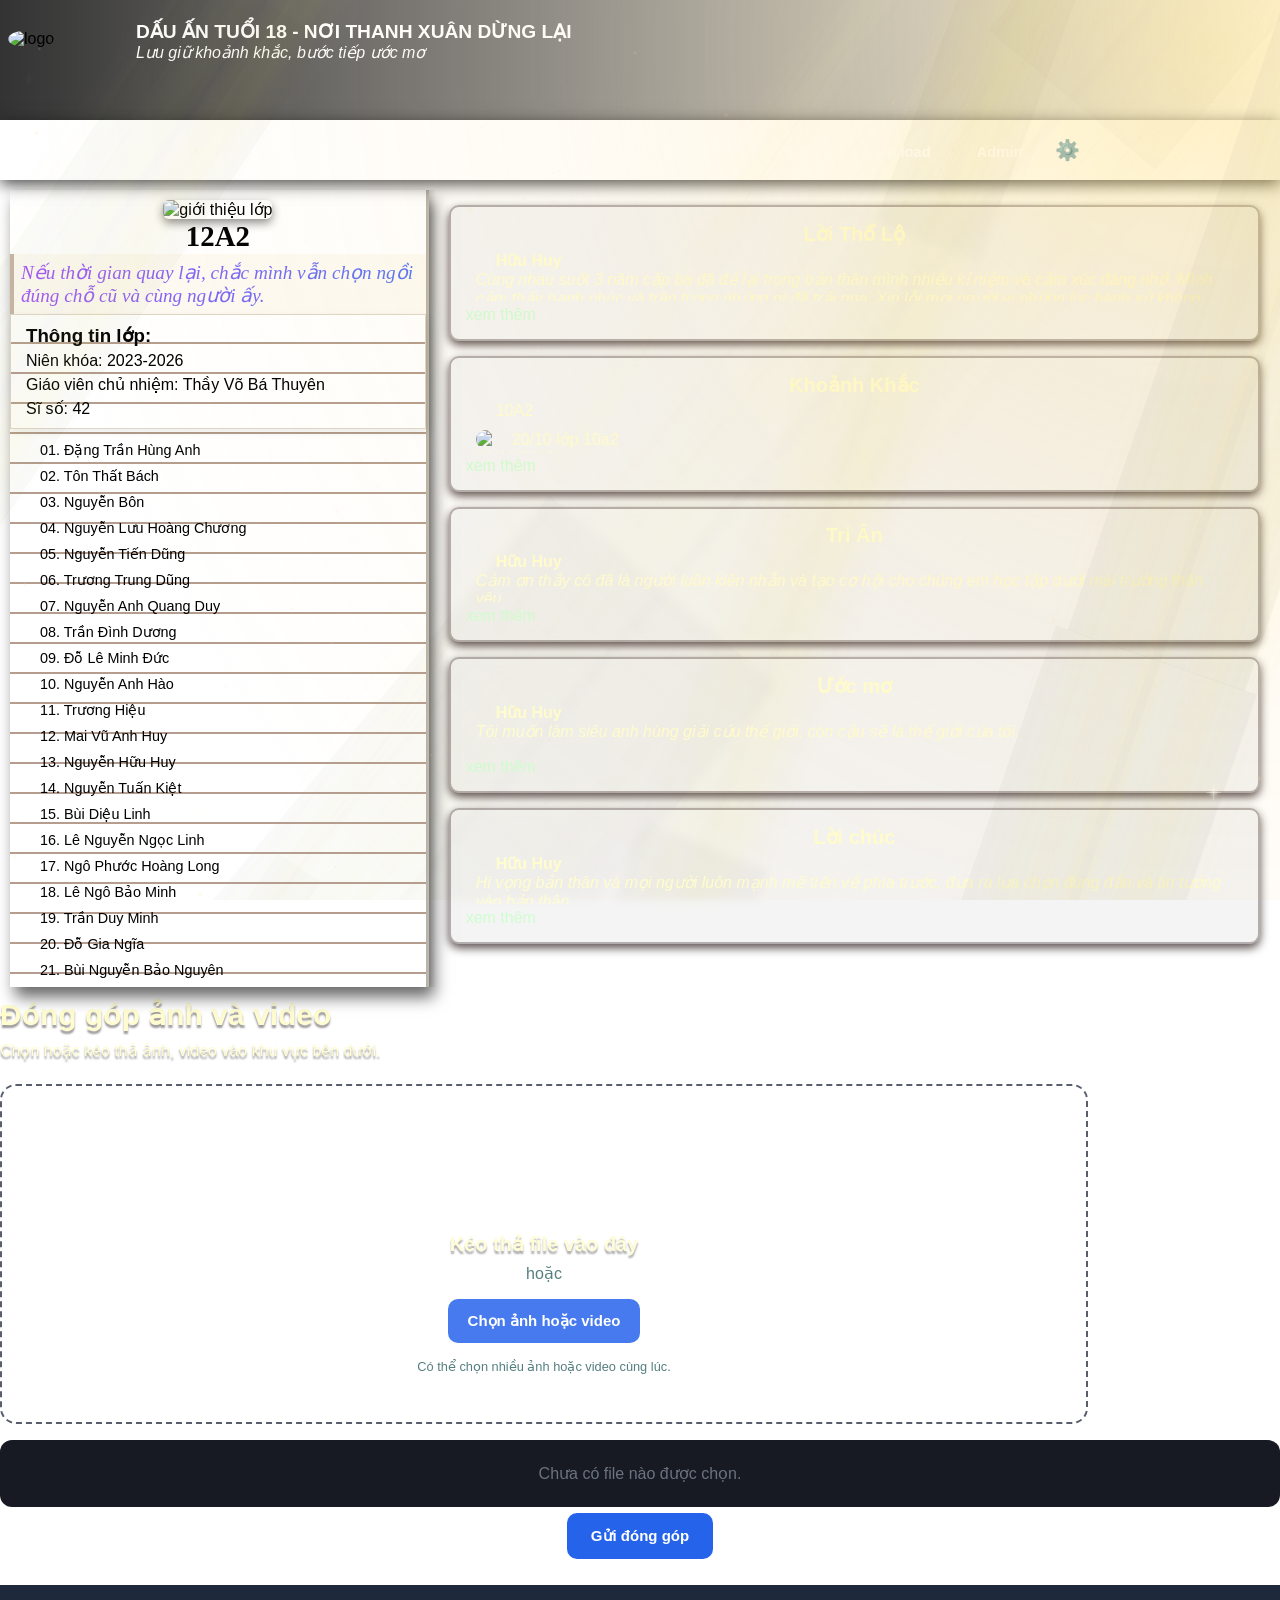
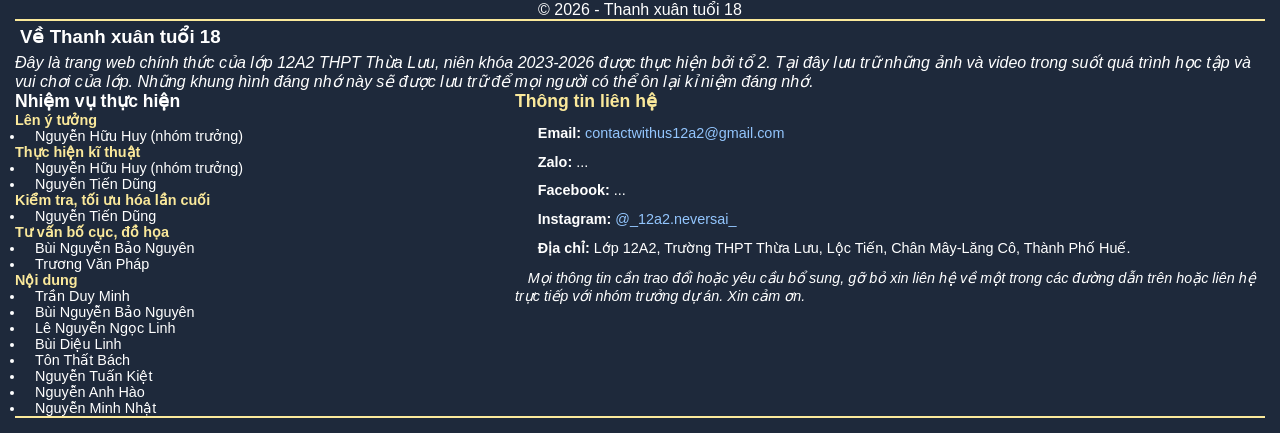
==== commit e8aaa00d: "Add files via upload" ====
--- a/index.html
+++ b/index.html
@@ -99,24 +99,35 @@
 				<div id="fx-settings-btn" title="Cài đặt hiệu ứng">⚙️</div>
 
 				<div id="fx-settings-panel" class="fx-hidden">
-					<div class="fx-panel-header">
-						<span>Cài đặt hiệu ứng</span>
-						<button id="fx-close-btn">✖</button>
-					</div>
-					<label class="fx-toggle-label">
-						<span>Hạt bụi lơ lửng</span>
-						<div class="fx-switch">
-							<input type="checkbox" id="toggle-dust" checked>
-							<span class="fx-slider"></span>
-						</div>
-					</label>
-					<label class="fx-toggle-label">
-						<span>Tia nắng (Godrays)</span>
-						<div class="fx-switch">
-							<input type="checkbox" id="toggle-rays" checked>
-							<span class="fx-slider"></span>
-						</div>
-					</label>
+				    <div class="fx-panel-header">
+				        <span>Cài đặt hiệu ứng</span>
+				        <button id="fx-close-btn">✖</button>
+				    </div>
+				    
+				    <!-- Bật/Tắt -->
+				    <label class="fx-toggle-label">
+				        <span>Hạt bụi lơ lửng</span>
+				        <div class="fx-switch">
+				            <input type="checkbox" id="toggle-dust" checked>
+				            <span class="fx-slider-toggle"></span>
+				        </div>
+				    </label>
+				    <label class="fx-toggle-label">
+				        <span>Tia nắng (Godrays)</span>
+				        <div class="fx-switch">
+				            <input type="checkbox" id="toggle-rays" checked>
+				            <span class="fx-slider-toggle"></span>
+				        </div>
+				    </label>
+
+				    <!-- THANH TRƯỢT ĐIỀU CHỈNH SỐ LƯỢNG -->
+				    <div class="fx-slider-container">
+				        <div class="fx-slider-header">
+				            <span>Mật độ hạt bụi</span>
+				            <span id="dust-val">100%</span>
+				        </div>
+				        <input type="range" id="dust-amount" min="0" max="100" value="100" class="fx-range">
+				    </div>
 				</div>
 			
 			</nav>
@@ -129,7 +140,7 @@
 			<aside class="sidebar">
 				<!-- sidebar-header -->
 				<div class="sidebar-header">
-					<img src="https://cdn.jsdelivr.net/gh/HuuHuy12A2/images@main/general/introduce.jpg" alt="giới thiệu lớp">
+					<img src="general/introduce.jpg" alt="giới thiệu lớp">
 					<h2>12A2</h2>
 				</div>
 				<!-- main-sidebar -->
@@ -245,16 +256,16 @@
 					<p align="center">Khoảnh Khắc</p>
 					<p class="content">
 						10A2<br>
-						<img src="https://cdn.jsdelivr.net/gh/HuuHuy12A2/images@main/images assets/anh-gvcn-10a2-tapthe-20-10.jpg" alt="20/10 lớp 10a2">
+						<img src="images\anh-gvcn-10a2-tapthe-20-10.jpg" alt="20/10 lớp 10a2">
 						20/10/2023<br><br>
 						11A2<br>
-						<img src="https://cdn.jsdelivr.net/gh/HuuHuy12A2/images@main/images assets/bongda-11a2-tapthe-anhh.jpg" alt="20/10 lớp 11a2">
+						<img src="images\bongda-11a2-tapthe-anhh.jpg" alt="20/10 lớp 11a2">
 						20/10/2024<br>
-						<img src="https://cdn.jsdelivr.net/gh/HuuHuy12A2/images@main/images assets/anh-11a2-hoiitrai-tapthe-.jpg" alt="Hội trại 11a2">
+						<img src="images/anh-11a2-hoiitrai-tapthe-.jpg" alt="Hội trại 11a2">
 						26/3/2025<br>
-						<img src="https://cdn.jsdelivr.net/gh/HuuHuy12A2/images@main/images assets/anh-tapthe-bongda-12a2.jpg" alt="Bóng Đá 11a2"><br>
+						<img src="images\anh-tapthe-bongda-12a2.jpg" alt="Bóng Đá 11a2"><br>
 						12A2<br>
-						<img src="https://cdn.jsdelivr.net/gh/HuuHuy12A2/images@main/images assets/anh-12a2-20-10-taptheee.jpg" alt="cuộc thi 20/10 lớp 12a2">
+						<img src="images/anh-12a2-20-10-taptheee.jpg" alt="cuộc thi 20/10 lớp 12a2">
 						20/10/2025<br>
 					</p>
 					<a href="#" class="toggle">xem thêm</a>
--- a/style.css
+++ b/style.css
@@ -1,41 +1,39 @@
-/* ===== NÚT CÀI ĐẶT HIỆU ỨNG ===== */
+/* ===== NÚT BẤM ===== */
 #fx-settings-btn {
-    width: 45px;
-    height: 45px;
+    width: 40px;
+    height: 40px;
     display: inline-flex;
     align-items: center;
     justify-content: center;
-    justify-self: center;
-    font-size: 22px;
+    font-size: 20px;
     cursor: pointer;
-    z-index: 100000; /* Đảm bảo luôn nằm trên cùng */
-    transition: transform 0.3s ease, box-shadow 0.3s ease;
+    z-index: 100000; 
+    transition: transform 0.3s ease;
     user-select: none;
-    opacity: 1; /* Ép luôn hiển thị với độ sáng 100% */
-}
-#fx-settings-btn:hover {
-    transform: rotate(90deg) scale(1.1);
-}
-
+}
+#fx-settings-btn:hover { transform: rotate(90deg) scale(1.1); }
+
+/* ===== BẢNG CÀI ĐẶT (FIX LỆCH) ===== */
 #fx-settings-panel {
     position: fixed;
-    top: 80px; /* Đổi từ bottom thành top (cách nút 60px) */
-    right: 20px;
-    width: 260px;
-    background: rgba(15, 12, 8, 0.92); /* Tăng độ đục nền cho dễ đọc chữ */
-    backdrop-filter: blur(16px);
-    -webkit-backdrop-filter: blur(16px);
+    top: 65px;
+    left: 15px;        /* Căn lề trái */
+    right: 15px;       /* Căn lề phải -> Chống lệch mọi màn hình */
+    width: auto;       /* Để width tự động co giãn */
+    max-width: 320px;  /* Giới hạn chiều rộng tối đa trên máy tính */
+    background: rgba(10, 8, 5, 0.96);
+    backdrop-filter: blur(20px);
+    -webkit-backdrop-filter: blur(20px);
     border: 1px solid rgba(210, 162, 77, 0.2);
-    border-radius: 16px;
-    padding: 16px;
+    border-radius: 12px;
+    padding: 14px;
     z-index: 100000;
-    box-shadow: 0 15px 35px rgba(0,0,0,0.6);
-    transform: translateY(-10px); /* Đổi hiệu ứng trượt từ dưới thành trượt từ trên */
+    box-shadow: 0 15px 40px rgba(0,0,0,0.8);
+    transform: translateY(-10px); 
     opacity: 0;
     pointer-events: none;
-    transition: all 0.3s cubic-bezier(0.25, 0.8, 0.25, 1);
-}
-/* Khi bật panel, trượt xuống đúng vị trí */
+    transition: all 0.25s ease-out;
+}
 #fx-settings-panel:not(.fx-hidden) {
     transform: translateY(0);
     opacity: 1;
@@ -46,62 +44,111 @@
     display: flex;
     justify-content: space-between;
     align-items: center;
-    margin-bottom: 15px;
+    margin-bottom: 12px;
     padding-bottom: 10px;
     border-bottom: 1px solid rgba(255,255,255,0.1);
     color: #f0e6d2;
     font-weight: bold;
-    font-size: 14px;
+    font-size: 13px;
 }
 #fx-close-btn {
-    background: none;
-    border: none;
-    color: #9a8e7a;
-    font-size: 16px;
-    cursor: pointer;
-    transition: color 0.2s;
+    background: none; 
+    border: none; 
+    color: #9a8e7a; 
+    font-size: 16px; 
+    cursor: pointer; 
+    padding: 0; 
+    line-height: 1;
 }
 #fx-close-btn:hover { color: #fff; }
 
+/* Toggle Switch */
 .fx-toggle-label {
     display: flex;
     justify-content: space-between;
     align-items: center;
     color: #d1c7b7;
-    font-size: 13px;
-    margin-bottom: 12px;
+    font-size: 12px;
+    margin-bottom: 10px;
     cursor: pointer;
 }
-.fx-toggle-label:last-child { margin-bottom: 0; }
-
-/* CSS công tắc */
-.fx-switch {
-    position: relative;
-    width: 40px;
-    height: 22px;
-}
-.fx-switch input { opacity: 0; width: 0; height: 0; }
-.fx-slider {
-    position: absolute;
+.fx-switch { 
+    position: relative; 
+    width: 36px; 
+    height: 20px; 
+    flex-shrink: 0; }
+.fx-switch input { 
+    opacity: 0; 
+    width: 0; 
+    height: 0; }
+.fx-slider-toggle {
+    position: absolute; 
+    cursor: pointer; 
+    top: 0; 
+    left: 0; 
+    right: 0; 
+    bottom: 0;
+    background-color: #4b3621; 
+    transition: .3s; 
+    border-radius: 20px;
+}
+.fx-slider-toggle:before {
+    position: absolute; 
+    content: ""; 
+    height: 14px; 
+    width: 14px; 
+    left: 3px; 
+    bottom: 3px;
+    background-color: white; 
+    transition: .3s; 
+    border-radius: 50%;
+}
+.fx-switch input:checked + .fx-slider-toggle { background-color: #c9a24d; }
+.fx-switch input:checked + .fx-slider-toggle:before { transform: translateX(16px); }
+
+/* Thanh trượt chỉnh lượng bụi */
+.fx-slider-container {
+    margin-top: 5px;
+    padding-top: 10px;
+    border-top: 1px solid rgba(255,255,255,0.1);
+}
+.fx-slider-header {
+    display: flex;
+    justify-content: space-between;
+    color: #d1c7b7;
+    font-size: 12px;
+    margin-bottom: 8px;
+}
+.fx-range {
+    -webkit-appearance: none;
+    appearance: none;
+    width: 100%;
+    height: 6px;
+    border-radius: 3px;
+    background: #3d2e1e;
+    outline: none;
     cursor: pointer;
-    top: 0; left: 0; right: 0; bottom: 0;
-    background-color: #4b3621;
-    transition: .3s;
-    border-radius: 22px;
-}
-.fx-slider:before {
-    position: absolute;
-    content: "";
-    height: 16px;
-    width: 16px;
-    left: 3px;
-    bottom: 3px;
-    background-color: white;
-    transition: .3s;
+}
+.fx-range::-webkit-slider-thumb {
+    -webkit-appearance: none;
+    appearance: none;
+    width: 18px;
+    height: 18px;
     border-radius: 50%;
-}
-.fx-switch input:checked + .fx-slider { background-color: #c9a24d; }
-.fx-switch input:checked + .fx-slider:before { transform: translateX(18px); }
+    background: #c9a24d;
+    cursor: pointer;
+    box-shadow: 0 0 6px rgba(201, 162, 77, 0.5);
+    transition: transform 0.1s;
+}
+.fx-range::-webkit-slider-thumb:active { transform: scale(1.2); }
+.fx-range::-moz-range-thumb {
+    width: 18px; 
+    height: 18px; 
+    border-radius: 50%; 
+    background: #c9a24d; 
+    cursor: pointer; 
+    border: none;
+}
 
 .contribute-section {
     width: 100%;
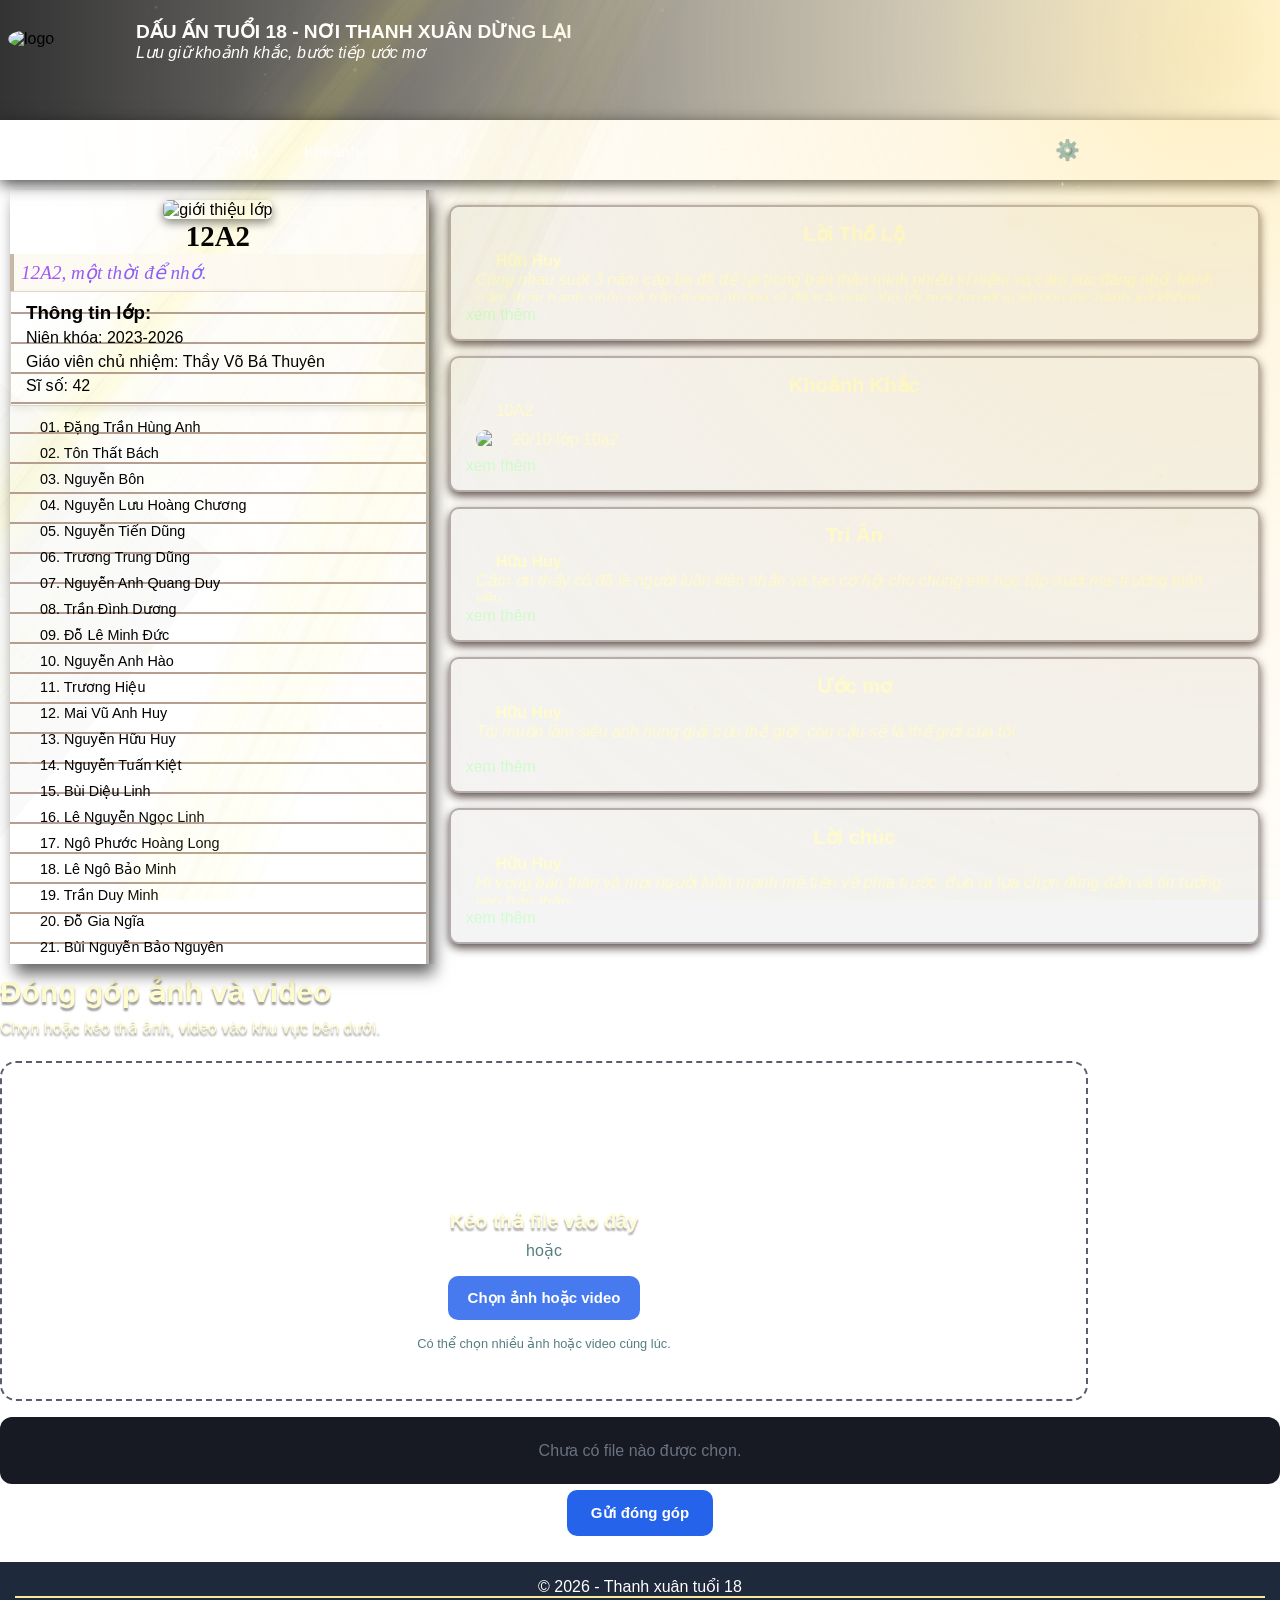
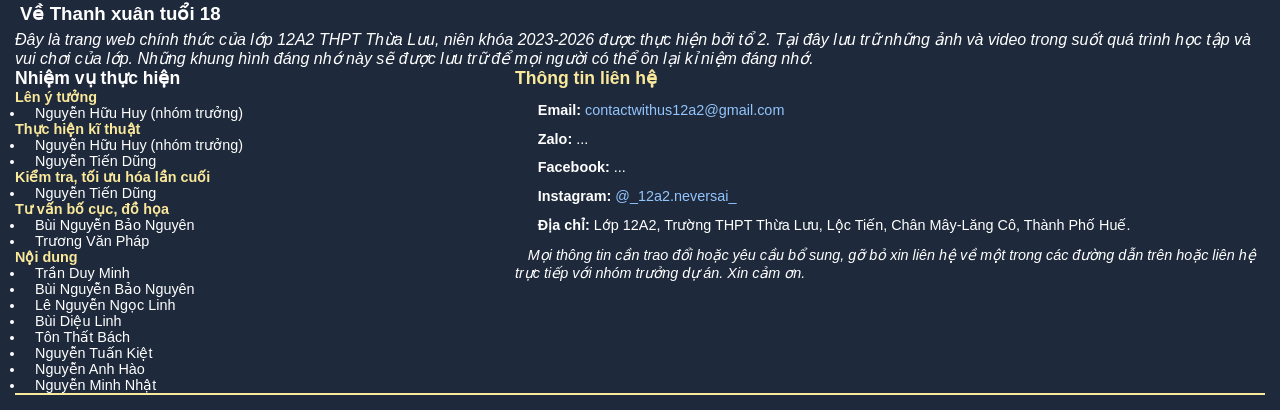
==== commit 0054f640: "Update fmt.Println message from 'Hello' to 'Goodbye'" ====
--- a/index.html
+++ b/index.html
@@ -140,7 +140,7 @@
 			<aside class="sidebar">
 				<!-- sidebar-header -->
 				<div class="sidebar-header">
-					<img src="general/introduce.jpg" alt="giới thiệu lớp">
+					<img src="https://cdn.jsdelivr.net/gh/HuuHuy12A2/images@main/general/introduce.jpg" alt="giới thiệu lớp">
 					<h2>12A2</h2>
 				</div>
 				<!-- main-sidebar -->
@@ -256,16 +256,16 @@
 					<p align="center">Khoảnh Khắc</p>
 					<p class="content">
 						10A2<br>
-						<img src="images\anh-gvcn-10a2-tapthe-20-10.jpg" alt="20/10 lớp 10a2">
+						<img src="https://cdn.jsdelivr.net/gh/HuuHuy12A2/images@main/images assets/anh-gvcn-10a2-tapthe-20-10.jpg" alt="20/10 lớp 10a2">
 						20/10/2023<br><br>
 						11A2<br>
-						<img src="images\bongda-11a2-tapthe-anhh.jpg" alt="20/10 lớp 11a2">
+						<img src="https://cdn.jsdelivr.net/gh/HuuHuy12A2/images@main/images assets/bongda-11a2-tapthe-anhh.jpg" alt="20/10 lớp 11a2">
 						20/10/2024<br>
-						<img src="images/anh-11a2-hoiitrai-tapthe-.jpg" alt="Hội trại 11a2">
+						<img src="https://cdn.jsdelivr.net/gh/HuuHuy12A2/images@main/images assets/anh-11a2-hoiitrai-tapthe-.jpg" alt="Hội trại 11a2">
 						26/3/2025<br>
-						<img src="images\anh-tapthe-bongda-12a2.jpg" alt="Bóng Đá 11a2"><br>
+						<img src="https://cdn.jsdelivr.net/gh/HuuHuy12A2/images@main/images assets/anh-tapthe-bongda-12a2.jpg" alt="Bóng Đá 11a2"><br>
 						12A2<br>
-						<img src="images/anh-12a2-20-10-taptheee.jpg" alt="cuộc thi 20/10 lớp 12a2">
+						<img src="https://cdn.jsdelivr.net/gh/HuuHuy12A2/images@main/images assets/anh-12a2-20-10-taptheee.jpg" alt="cuộc thi 20/10 lớp 12a2">
 						20/10/2025<br>
 					</p>
 					<a href="#" class="toggle">xem thêm</a>
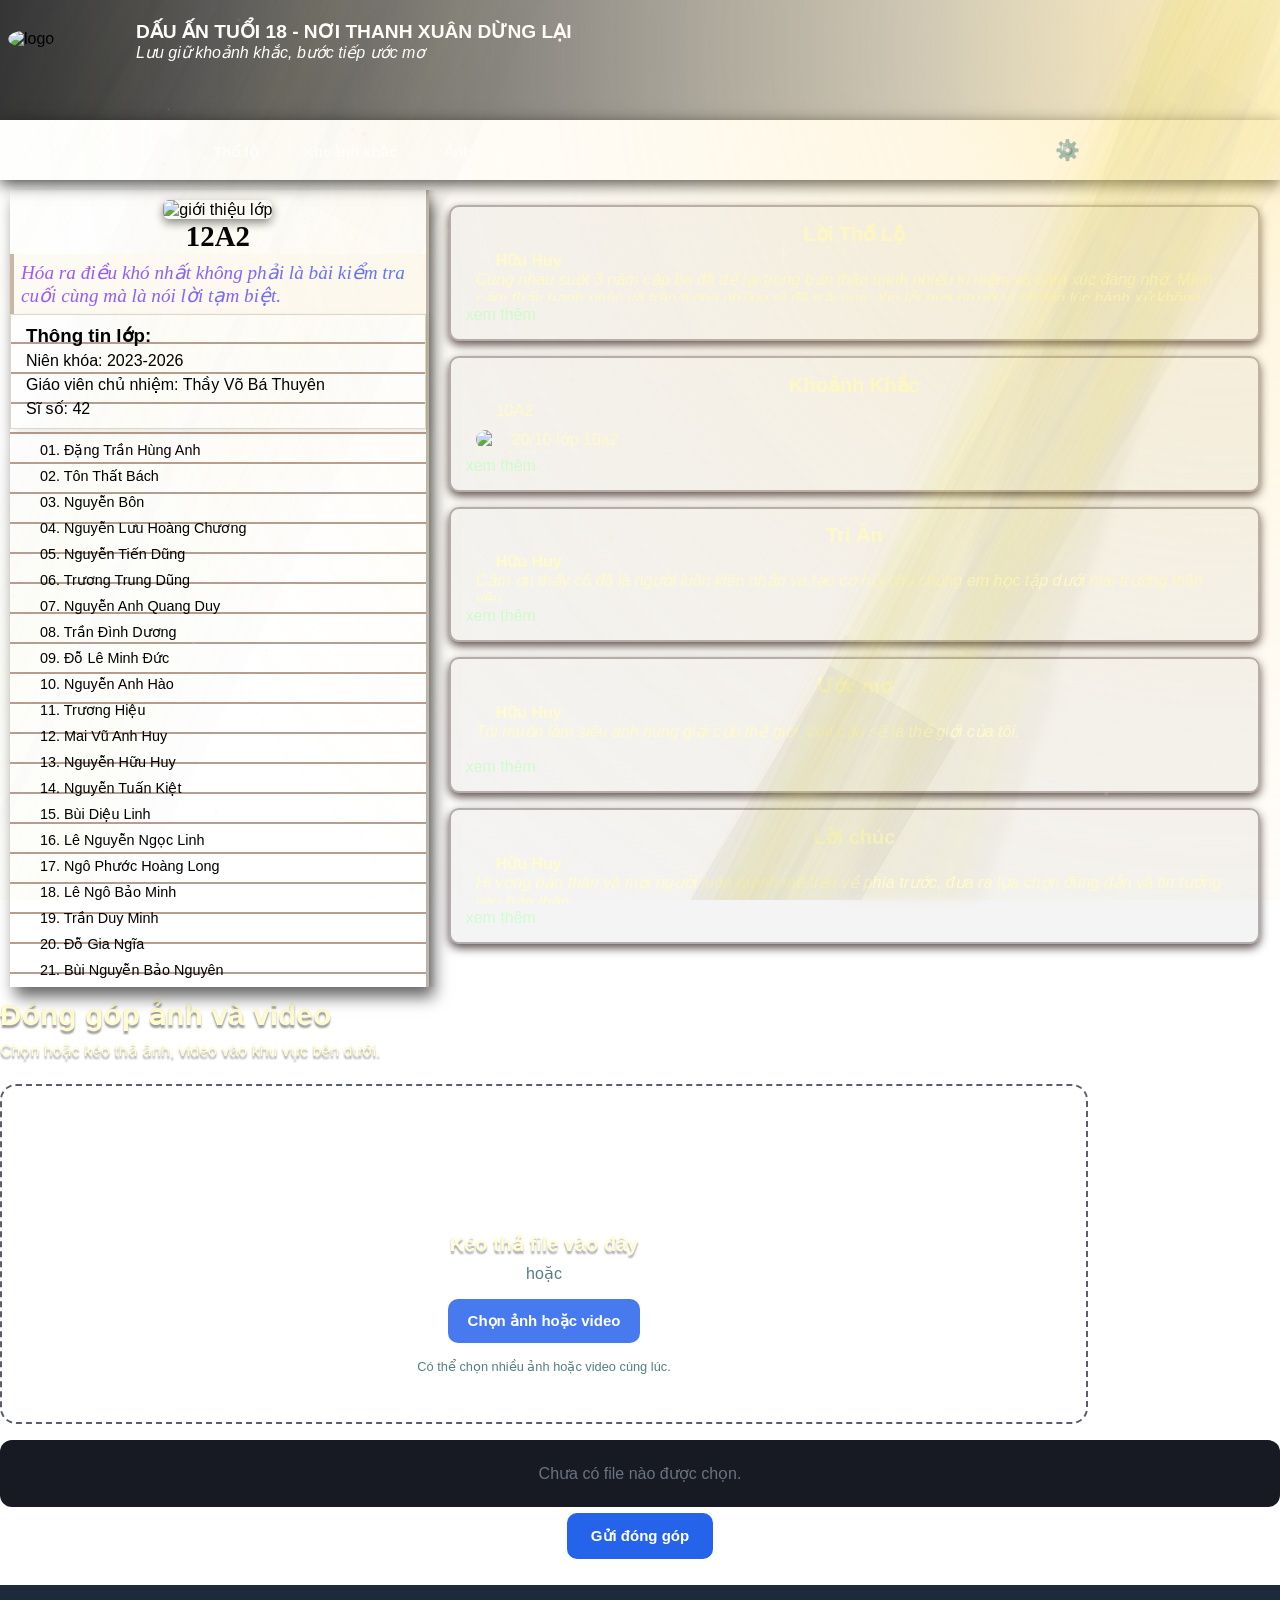
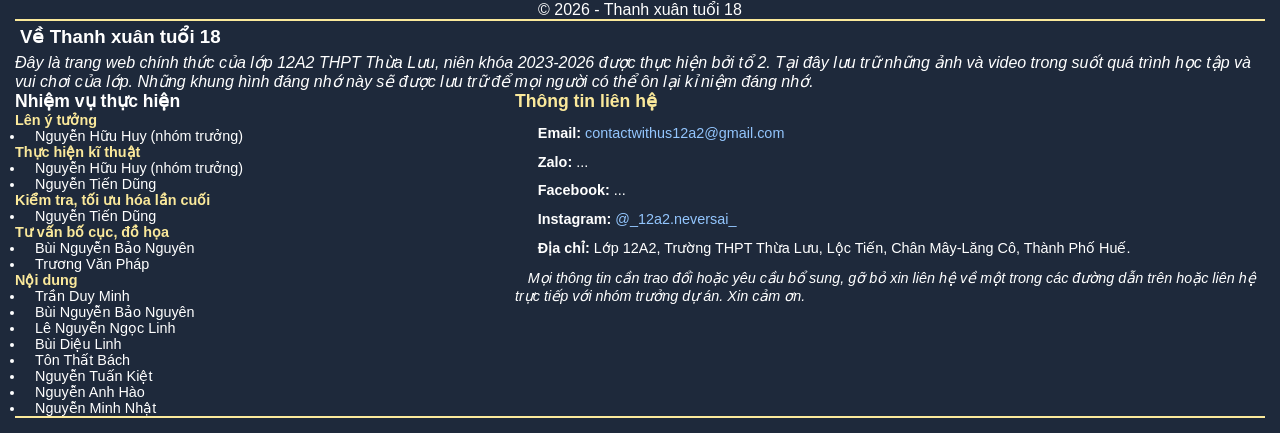
==== commit 663ac8fe: "Update index.html" ====
--- a/index.html
+++ b/index.html
@@ -5,6 +5,8 @@
 	<meta name="viewport" content="width=device-width, initial-scale=1">
 	<title>Thanh xuân tuổi 18</title>
 	<link rel="stylesheet" type="text/css" href="style.css">
+	<link rel="stylesheet" href="https://cdnjs.cloudflare.com/ajax/libs/cropperjs/1.5.13/cropper.min.css" />
+	<script src="https://cdnjs.cloudflare.com/ajax/libs/cropperjs/1.5.13/cropper.min.js"></script>
 	<style>
 		html{
     		scroll-behavior: smooth;
@@ -368,6 +370,45 @@
 			</div>
         </section>
 
+		<!-- Popup chỉnh sửa ảnh -->
+		<div id="editModal" class="modal-overlay" style="display: none;">
+		    <div class="modal-content">
+		        <div class="modal-header">
+		            <h3>Chỉnh sửa ảnh</h3>
+		            <button id="closeModalBtn" class="modal-close">&times;</button>
+		        </div>
+		        <div class="modal-body">
+		            <div class="crop-container">
+		                <img id="imageToEdit" src="" alt="Ảnh cần chỉnh sửa">
+		            </div>
+		            <div class="edit-controls">
+		                <div class="control-group">
+		                    <label>Tỉ lệ cắt:</label>
+		                    <select id="aspectRatioSelect">
+		                        <option value="NaN">Tự do</option>
+		                        <option value="1.7777777777777777">16:9</option>
+		                        <option value="1.3333333333333333">4:3</option>
+		                        <option value="1">1:1 (Vuông)</option>
+		                        <option value="0.6666666666666666">2:3 (Dọc)</option>
+		                    </select>
+		                </div>
+		                <div class="control-group">
+		                    <label>Giảm chất lượng (Nén): <span id="qualityValue">90%</span></label>
+		                    <input type="range" id="qualityRange" min="10" max="100" value="90">
+		                    <p class="control-note">Mặc định 90% giữ ảnh nét, giảm để giảm dung lượng.</p>
+		                </div>
+		                <div class="control-group">
+		                    <span>Dung lượng dự kiến: <strong id="estimatedSize">-</strong></span>
+		                </div>
+		            </div>
+		        </div>
+		        <div class="modal-footer">
+		            <button id="cancelEditBtn" class="btn btn-secondary">Hủy bỏ</button>
+		            <button id="applyEditBtn" class="btn btn-primary">Áp dụng</button>
+		        </div>
+		    </div>
+		</div>
+
 		<!-- POPUP gallery -->
 		<div id="galleryPopup" class="popup">
 	  		<div class="popup-inner">
--- a/style.css
+++ b/style.css
@@ -17,8 +17,7 @@
 #fx-settings-panel {
     position: fixed;
     top: 65px;
-    left: 15px;        /* Căn lề trái */
-    right: 15px;       /* Căn lề phải -> Chống lệch mọi màn hình */
+    right: 1rem;       /* Căn lề phải -> Chống lệch mọi màn hình */
     width: auto;       /* Để width tự động co giãn */
     max-width: 320px;  /* Giới hạn chiều rộng tối đa trên máy tính */
     background: rgba(10, 8, 5, 0.96);
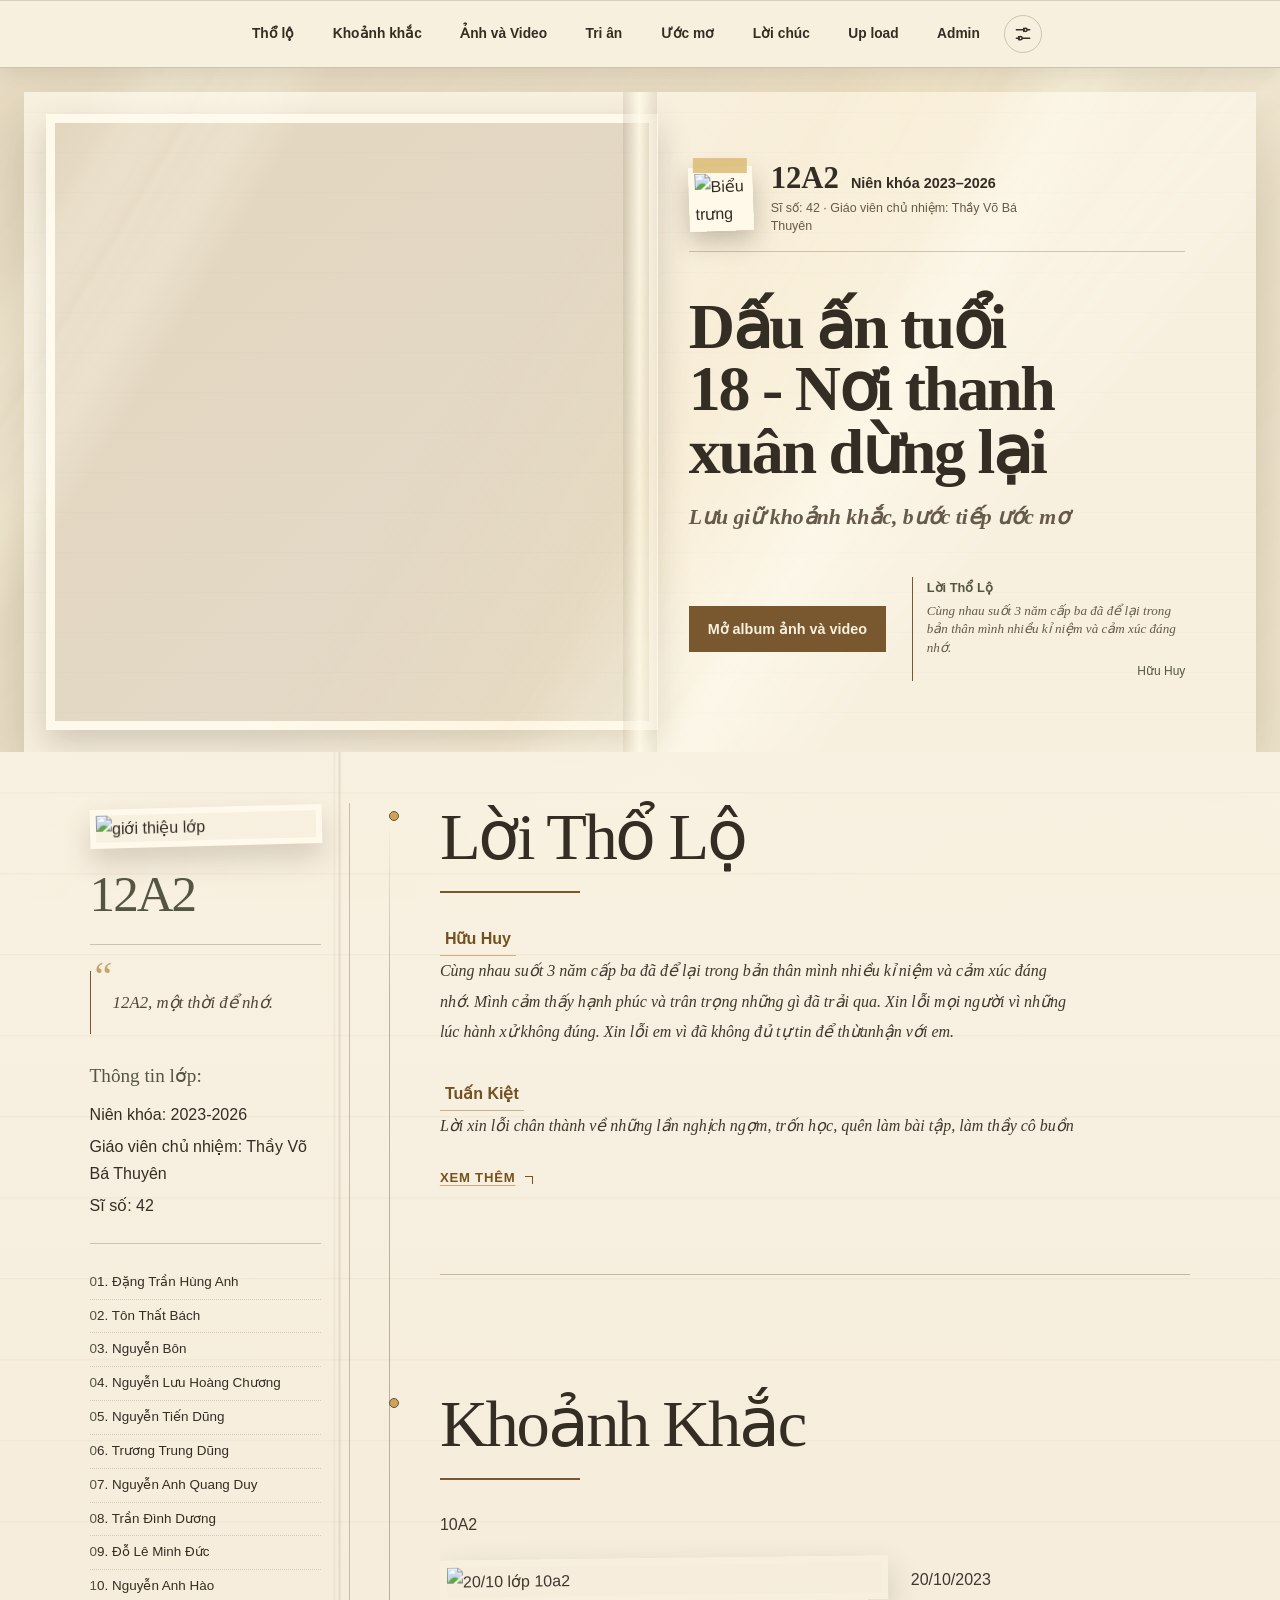
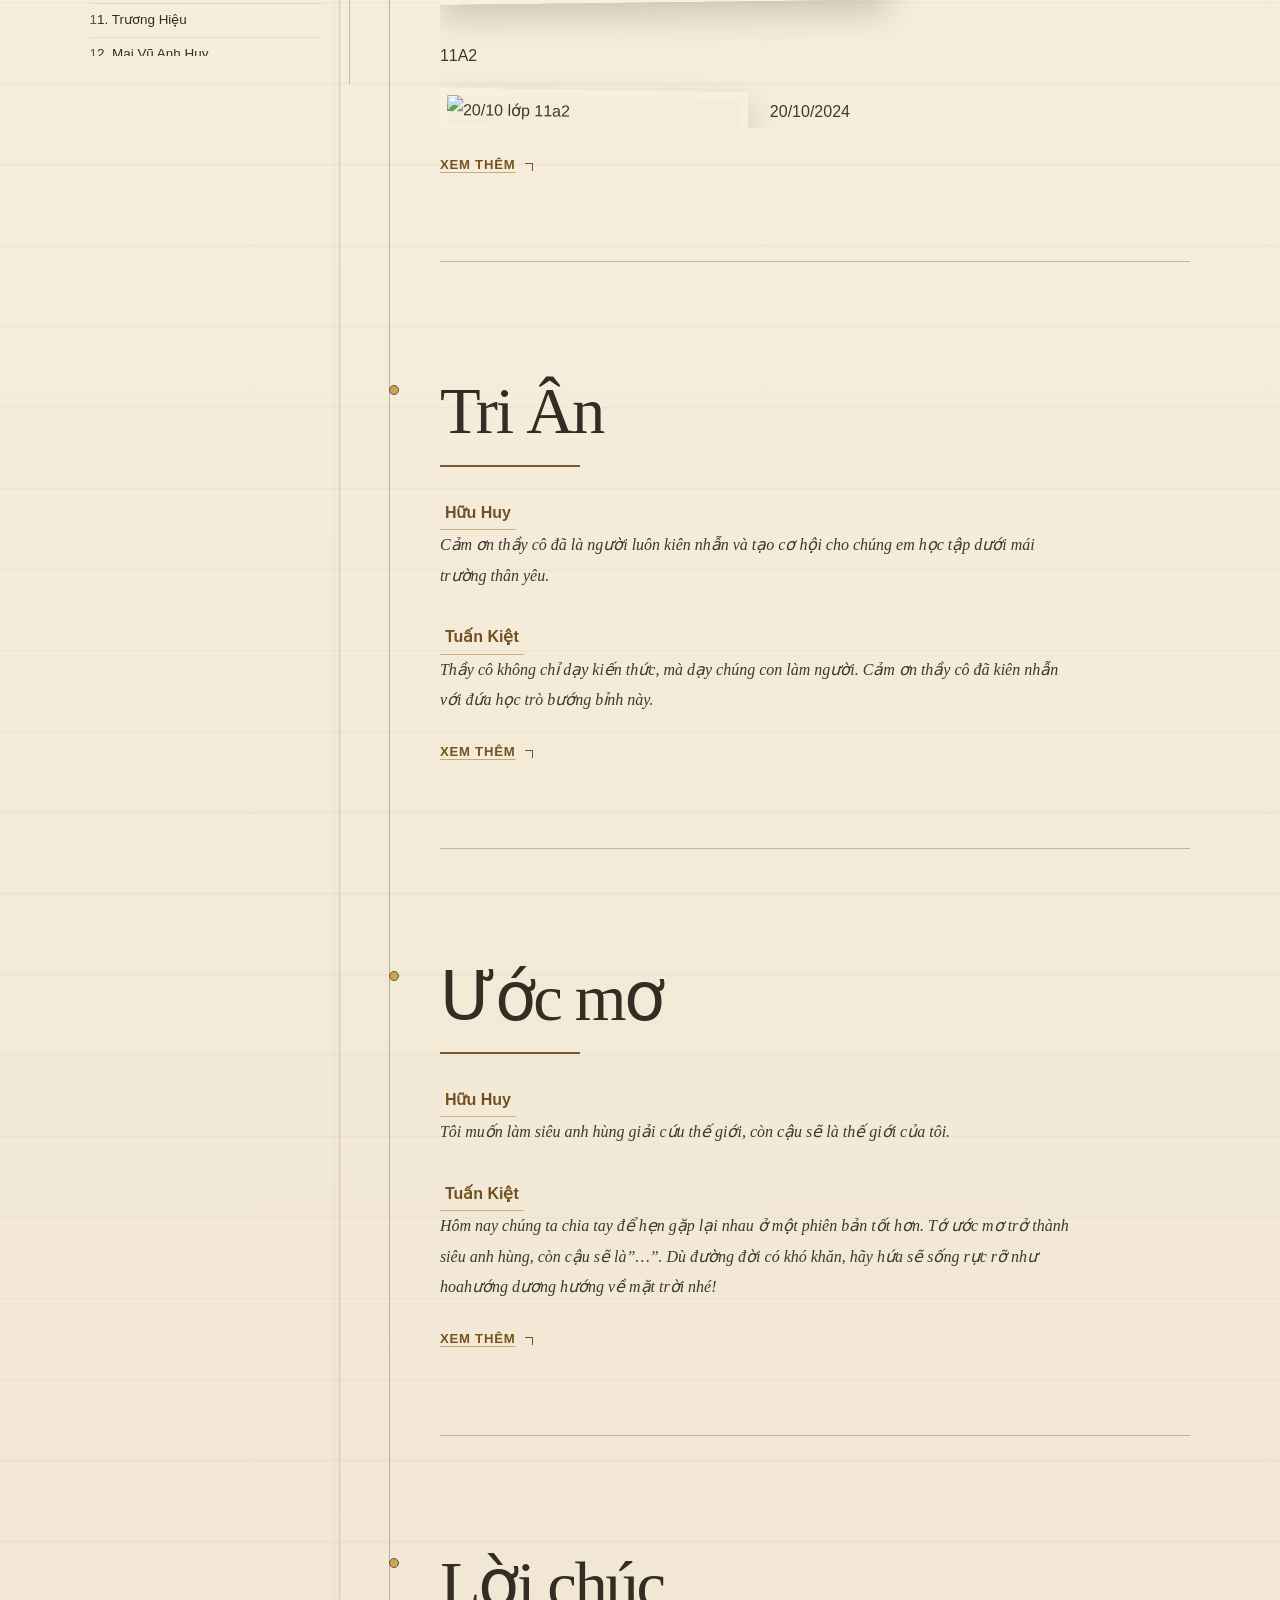
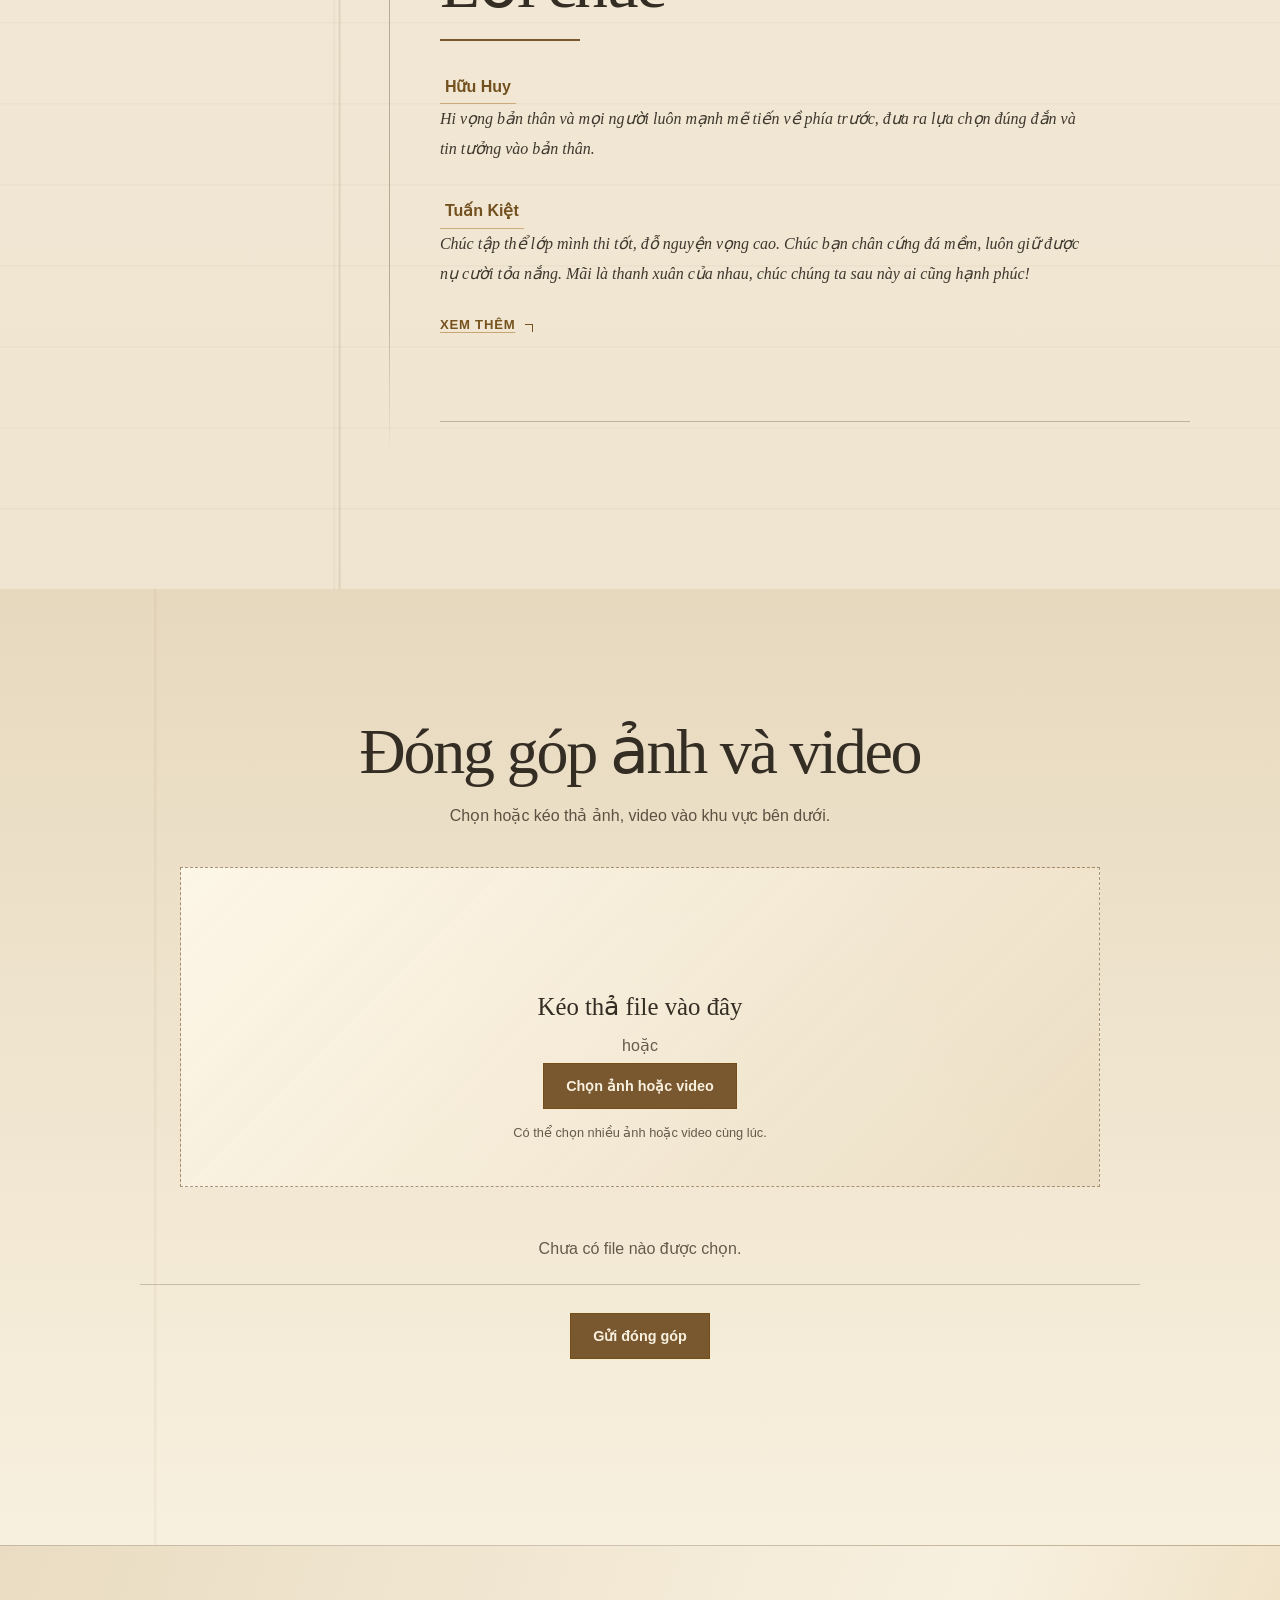
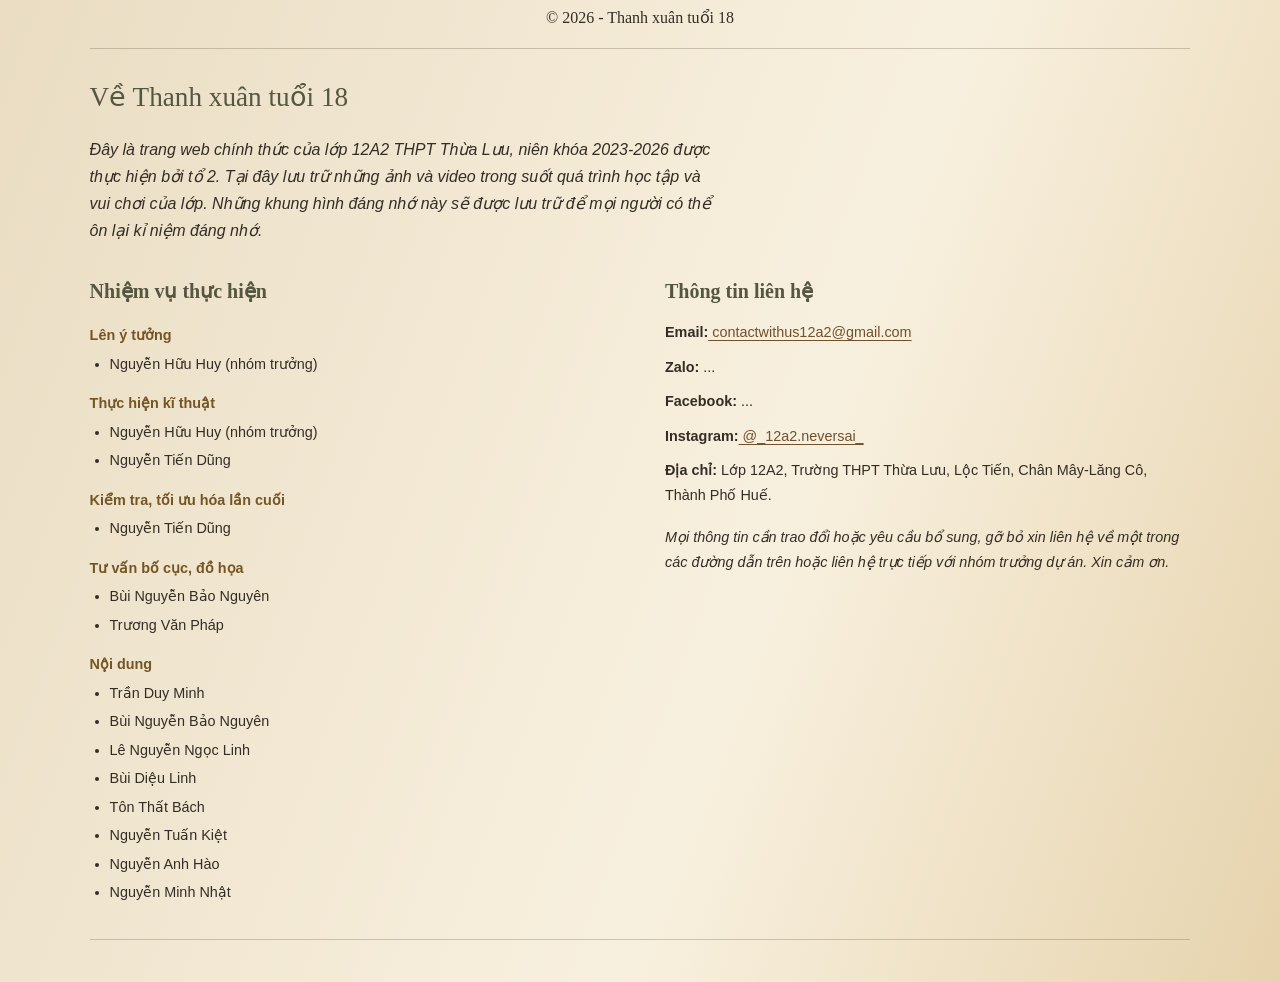
==== commit fb6c29ef: "Add files via upload" ====
--- a/index.html
+++ b/index.html
@@ -1,50 +1,13 @@
 <!DOCTYPE html>
-<html>
+<html lang="vi">
 <head>
 	<meta charset="utf-8">
 	<meta name="viewport" content="width=device-width, initial-scale=1">
 	<title>Thanh xuân tuổi 18</title>
+	<meta name="description" content="Kỷ yếu trực tuyến 12A2 — nơi lưu giữ những khoảnh khắc, lời thương và ước mơ của tuổi học trò.">
 	<link rel="stylesheet" type="text/css" href="style.css">
 	<link rel="stylesheet" href="https://cdnjs.cloudflare.com/ajax/libs/cropperjs/1.5.13/cropper.min.css" />
 	<script src="https://cdnjs.cloudflare.com/ajax/libs/cropperjs/1.5.13/cropper.min.js"></script>
-	<style>
-		html{
-    		scroll-behavior: smooth;
-		}
-		body{
-    		height: 100%;
-    		font-family: Verdana, Arial, Helvetica, sans-serif;
-    		margin: 0;
-    		overflow-x: hidden;
-		}
-		body.lock{
-    		overflow: hidden;
-		}
-		img{
-    		max-width: 100%;
-    		height: auto;
-    		border-radius: 10px;
-    		margin-top: 10px;
-		}
-		article{
-    		scroll-margin-top: 50px;
-    		margin-bottom: 20px;
-    		padding: 15px;
-    		border-radius: 10px;
-    		box-shadow: 0 2px 5px rgba(0,0,0,0.2);
-		}
-		article p:first-child{
-    		font-size: 20px;
-    		font-weight: bold;
-		}
-		form{
-			scroll-margin-top: 50px;
-    		margin-bottom: 20px;
-    		padding: 15px;
-    		border-radius: 10px;
-    		box-shadow: 0 2px 5px rgba(0,0,0,0.2);
-		}
-	</style>
 </head>
 <body>
 	
@@ -55,23 +18,42 @@
 	<canvas id="dust-t" class="dust-cv"></canvas>
 
 
-	<div>
+	<div class="page-shell">
 		<header id="top" class="header-bg">
 			<div class="header">
-				<div class="left-header">
-					<img src="https://cdn.jsdelivr.net/gh/HuuHuy12A2/images@main/general/logo.png" alt="logo" class="logo">
-				</div>
 				<div class="right-header">
-					<p class="style1">Dấu ấn tuổi 18 - Nơi thanh xuân dừng lại</p>
-					<p class="style2">Lưu giữ khoảnh khắc, bước tiếp ước mơ</p>
+					<div class="hero-identity">
+						<div class="left-header">
+							<img src="https://cdn.jsdelivr.net/gh/HuuHuy12A2/images@main/general/logo.png" alt="Biểu trưng lớp 12A2" class="logo">
+						</div>
+						<div class="hero-class">
+							<p class="hero-class-name"><strong>12A2</strong><span>Niên khóa 2023–2026</span></p>
+							<p class="hero-class-details">Sĩ số: 42 · Giáo viên chủ nhiệm: Thầy Võ Bá Thuyên</p>
+						</div>
+					</div>
+					<div class="hero-copy">
+						<h1 class="style1">Dấu ấn tuổi 18 - Nơi thanh xuân dừng lại</h1>
+						<p class="style2">Lưu giữ khoảnh khắc, bước tiếp ước mơ</p>
+					</div>
+					<div class="hero-bottom">
+						<a class="open-popup hero-action" href="#galleryPopup">Mở album ảnh và video</a>
+						<div class="hero-memory">
+							<p class="hero-memory-label">Lời Thổ Lộ</p>
+							<blockquote>Cùng nhau suốt 3 năm cấp ba đã để lại trong bản thân mình nhiều kỉ niệm và cảm xúc đáng nhớ.</blockquote>
+							<cite>Hữu Huy</cite>
+						</div>
+					</div>
 				</div>
 			</div>
 		</header>
 		
 
 		<div class="naviLayout">
-			<div class="menu" onclick="toggleMenu()">☰</div>
-			<nav id="navibar" class="navibar" align="center">
+			<button class="menu" type="button" aria-label="Mở menu" onclick="toggleMenu()">
+				<svg class="icon icon-menu" viewBox="0 0 24 24" aria-hidden="true" focusable="false"><path d="M4 7h16M4 12h16M4 17h16"/></svg>
+				<svg class="icon icon-close" viewBox="0 0 24 24" aria-hidden="true" focusable="false"><path d="m6 6 12 12M18 6 6 18"/></svg>
+			</button>
+			<nav id="navibar" class="navibar" aria-label="Điều hướng chính">
 				<div class="navi-card">
 					<a class="navi" href="#confs">Thổ lộ </a>
 				</div>
@@ -98,12 +80,16 @@
 				</div>
 
 				<!-- NÚT CÀI ĐẶT HIỆU ỨNG -->
-				<div id="fx-settings-btn" title="Cài đặt hiệu ứng">⚙️</div>
+				<button id="fx-settings-btn" type="button" title="Cài đặt hiệu ứng" aria-label="Cài đặt hiệu ứng">
+					<svg class="icon" viewBox="0 0 24 24" aria-hidden="true" focusable="false"><path d="M4 7h9m4 0h3M4 17h3m4 0h9M13 5v4M7 15v4"/><circle cx="15" cy="7" r="2"/><circle cx="9" cy="17" r="2"/></svg>
+				</button>
 
 				<div id="fx-settings-panel" class="fx-hidden">
 				    <div class="fx-panel-header">
 				        <span>Cài đặt hiệu ứng</span>
-				        <button id="fx-close-btn">✖</button>
+				        <button id="fx-close-btn" type="button" aria-label="Đóng cài đặt hiệu ứng">
+				            <svg class="icon" viewBox="0 0 24 24" aria-hidden="true" focusable="false"><path d="m6 6 12 12M18 6 6 18"/></svg>
+				        </button>
 				    </div>
 				    
 				    <!-- Bật/Tắt -->
@@ -379,7 +365,7 @@
 		        </div>
 		        <div class="modal-body">
 		            <div class="crop-container">
-		                <img id="imageToEdit" src="" alt="Ảnh cần chỉnh sửa">
+		                <img id="imageToEdit" src="[data-uri]" alt="Ảnh cần chỉnh sửa">
 		            </div>
 		            <div class="edit-controls">
 		                <div class="control-group">
@@ -414,10 +400,12 @@
 	  		<div class="popup-inner">
 
 	    		<!-- FILTER -->
-	    		<aside class="filter">
-	      			<button class="toggle-filter">Bộ lọc</button><br>
-	      			<span id="totalCount">Tổng số đã được chọn: 0 Media</span>
-	      			<button class="close-btn">✖</button>
+	    		<aside class="filter open">
+	      			<button class="toggle-filter" type="button" aria-expanded="true">Mục lục ký ức <span aria-hidden="true"><svg class="icon" viewBox="0 0 24 24" focusable="false"><path d="m6 9 6 6 6-6"/></svg></span></button>
+	      			<span id="totalCount">Đang mở những trang đầu tiên…</span>
+	      			<button class="close-btn" type="button" aria-label="Đóng album">
+	      				<svg class="icon" viewBox="0 0 24 24" aria-hidden="true" focusable="false"><path d="m6 6 12 12M18 6 6 18"/></svg>
+	      			</button>
 	      			<div class="filter-content">
 	        			<button class="tag-btn active" data-tag="all">Tất cả</button>
 	        		<!-- tags sẽ được tạo tự động bằng js-->
@@ -432,6 +420,20 @@
 	      			<!--media cho gallery được nhập từ json và lọc trong js-->
 
 	      			<div class="scroll-trigger"></div>
+					<div class="album-controls" aria-label="Điều hướng album">
+						<button class="album-prev" type="button" disabled>
+							<svg class="icon" viewBox="0 0 24 24" aria-hidden="true" focusable="false"><path d="m15 18-6-6 6-6"/></svg>
+							<span>Trang trước</span>
+						</button>
+						<span class="album-page-label" aria-live="polite">Đang mở album…</span>
+						<label class="album-jump-label" for="albumPageInput">Đến trang</label>
+						<input class="album-page-input" id="albumPageInput" type="number" min="1" value="1" inputmode="numeric" aria-label="Số trang muốn đến">
+						<button class="album-go" type="button">Đi</button>
+						<button class="album-next" type="button" disabled>
+							<span>Trang sau</span>
+							<svg class="icon" viewBox="0 0 24 24" aria-hidden="true" focusable="false"><path d="m9 18 6-6-6-6"/></svg>
+						</button>
+					</div>
 	    		</section>
 
 	  		</div>
@@ -439,13 +441,21 @@
 
 		<!-- FULLSCREEN VIEWER -->
 		<div class="viewer">
-		  	<button class="prev">❮</button>
+		  	<button class="prev" type="button" aria-label="Ảnh trước">
+		  		<svg class="icon" viewBox="0 0 24 24" aria-hidden="true" focusable="false"><path d="m15 18-6-6 6-6"/></svg>
+		  	</button>
 		  	<div class="viewer-content"></div>
-		  	<button class="next">❯</button>
-		  	<button class="viewer-close">✖</button>
+		  	<button class="next" type="button" aria-label="Ảnh tiếp theo">
+		  		<svg class="icon" viewBox="0 0 24 24" aria-hidden="true" focusable="false"><path d="m9 18 6-6-6-6"/></svg>
+		  	</button>
+		  	<button class="viewer-close" type="button" aria-label="Đóng ảnh">
+		  		<svg class="icon" viewBox="0 0 24 24" aria-hidden="true" focusable="false"><path d="m6 6 12 12M18 6 6 18"/></svg>
+		  	</button>
 		</div>
 		
-		<button id="homeBtn" onclick="scrollToTop()"> ^ </button>
+		<button id="homeBtn" type="button" aria-label="Lên đầu trang" onclick="scrollToTop()">
+			<svg class="icon" viewBox="0 0 24 24" aria-hidden="true" focusable="false"><path d="M12 19V5m-6 6 6-6 6 6"/></svg>
+		</button>
 		<footer>
 			<p align="center">© 2026 - Thanh xuân tuổi 18</p>
 			<section class="footer-line">
@@ -504,9 +514,3 @@
 </body>
 
 </html>
-
-
-
-
-
-
--- a/style.css
+++ b/style.css
@@ -1,1158 +1,1580 @@
-/* ===== NÚT BẤM ===== */
+@charset "UTF-8";
+
+@font-face {
+    font-family: "Cormorant Garamond";
+    font-style: normal;
+    font-weight: 600;
+    font-display: swap;
+    src: url("./assets/fonts/CormorantGaramond-Latin-SemiBold.woff2") format("woff2");
+    unicode-range: U+0000-00FF, U+0131, U+0152-0153, U+02BB-02BC, U+02C6, U+02DA, U+02DC, U+0304, U+0308, U+0329, U+2000-206F, U+20AC, U+2122, U+2191, U+2193, U+2212, U+2215, U+FEFF, U+FFFD;
+}
+@font-face {
+    font-family: "Cormorant Garamond";
+    font-style: normal;
+    font-weight: 600;
+    font-display: swap;
+    src: url("./assets/fonts/CormorantGaramond-Vietnamese-SemiBold.woff2") format("woff2");
+    unicode-range: U+0102-0103, U+0110-0111, U+0128-0129, U+0168-0169, U+01A0-01A1, U+01AF-01B0, U+0300-0301, U+0303-0304, U+0308-0309, U+0323, U+0329, U+1EA0-1EF9, U+20AB;
+}
+
+:root {
+    color-scheme: light;
+    --ink: #342d24;
+    --ink-soft: #665a4a;
+    --sky: #eee5d3;
+    --sky-deep: #d9c9ad;
+    --sun: #d2a253;
+    --sun-deep: #79582f;
+    --paper: #f8f0df;
+    --paper-shadow: #e9dcc3;
+    --green: #555641;
+    --line: rgba(77, 62, 42, 0.25);
+    --line-light: rgba(255, 255, 245, 0.62);
+    --shadow: 0 22px 58px rgba(0, 0, 0, 0.18);
+    --classroom-image: url("https://cdn.jsdelivr.net/gh/HuuHuy12A2/images@main/general/class.jpeg");
+    --paper-image: url("https://cdn.jsdelivr.net/gh/HuuHuy12A2/images@main/general/vintage-paper.png");
+    --ease: cubic-bezier(0.2, 0.75, 0.2, 1);
+}
+
+* { box-sizing: border-box; }
+
+.page-shell {
+    display: grid;
+    grid-template-columns: minmax(0, 1fr);
+}
+
+html {
+    scroll-behavior: smooth;
+    scroll-padding-top: 82px;
+    scrollbar-color: var(--green) var(--sky);
+}
+
+body {
+    min-width: 0;
+    margin: 0;
+    overflow-x: hidden;
+    background: #e8deca;
+    color: var(--ink);
+    font-family: "Trebuchet MS", "Segoe UI", sans-serif;
+    line-height: 1.7;
+}
+
+body::before {
+    position: fixed;
+    z-index: -1;
+    inset: 0;
+    background:
+        linear-gradient(135deg, rgba(231, 218, 191, 0.68), rgba(250, 239, 211, 0.48)),
+        var(--classroom-image) center / cover no-repeat;
+    content: "";
+}
+
+body.lock { overflow: hidden; }
+button, input, select { font: inherit; }
+button { cursor: pointer; }
+.icon {
+    display: block;
+    width: 1.15em;
+    height: 1.15em;
+    flex: 0 0 auto;
+    fill: none;
+    stroke: currentColor;
+    stroke-width: 1.8;
+    stroke-linecap: round;
+    stroke-linejoin: round;
+}
+::selection { background: #e6ca8c; color: #342d24; }
+
+a { text-underline-offset: 0.22em; }
+button:focus-visible, a:focus-visible, input:focus-visible, select:focus-visible {
+    outline: 3px solid #9a6d31;
+    outline-offset: 3px;
+}
+
+.dust-cv, .ray-cv {
+    position: fixed;
+    z-index: 3;
+    inset: 0;
+    width: 100vw;
+    height: 100vh;
+    pointer-events: none;
+}
+.dust-cv { opacity: 0.26; }
+#dust-b { opacity: 0.12; }
+#dust-t { opacity: 0.3; }
+.ray-cv { z-index: 2; opacity: 0.84; mix-blend-mode: screen; }
+.static-glare {
+    position: fixed;
+    z-index: 2;
+    inset: 0;
+    pointer-events: none;
+    background: linear-gradient(122deg, transparent 38%, rgba(255, 221, 153, 0.12) 53%, transparent 67%);
+}
+
+.header-bg {
+    position: relative;
+    display: flex;
+    grid-row: 2;
+    width: min(1320px, calc(100% - 48px));
+    min-height: min(660px, calc(100svh - 190px));
+    align-items: stretch;
+    overflow: hidden;
+    margin: 24px auto 0;
+    padding: 22px;
+    background:
+        repeating-linear-gradient(0deg, transparent 0 39px, rgba(103, 81, 52, 0.035) 40px),
+        var(--paper);
+    color: var(--ink);
+    box-shadow: 0 22px 54px rgba(66, 49, 27, 0.2);
+}
+.header-bg::before {
+    position: absolute;
+    z-index: 0;
+    top: 22px;
+    bottom: 22px;
+    left: 22px;
+    width: calc(50% - 22px);
+    border: 9px solid #fff9eb;
+    background:
+        linear-gradient(135deg, rgba(133, 95, 45, 0.18), rgba(77, 61, 43, 0.12)),
+        var(--classroom-image) center / cover no-repeat;
+    box-shadow: 0 14px 32px rgba(48, 37, 24, 0.2);
+    content: "";
+    pointer-events: none;
+}
+.header-bg::after {
+    position: absolute;
+    z-index: 1;
+    top: 0;
+    bottom: 0;
+    left: 50%;
+    width: 34px;
+    background: linear-gradient(90deg, rgba(93, 72, 43, 0.12), rgba(255, 251, 233, 0.8) 48%, rgba(93, 72, 43, 0.1));
+    transform: translateX(-50%);
+    content: "";
+    pointer-events: none;
+}
+.header {
+    position: relative;
+    z-index: 2;
+    display: grid;
+    width: 100%;
+    grid-template-columns: minmax(0, 1fr) minmax(0, 1fr);
+    align-items: stretch;
+    margin: 0;
+}
+.left-header {
+    position: relative;
+    width: clamp(58px, 5vw, 72px);
+    flex: 0 0 auto;
+    margin: 0;
+    padding: 6px;
+    background: rgba(255, 249, 235, 0.96);
+    box-shadow: 0 10px 24px rgba(39, 29, 17, 0.25);
+    transform: rotate(-2deg);
+}
+.left-header::before {
+    position: absolute;
+    top: -9px;
+    left: 50%;
+    width: 54px;
+    height: 15px;
+    background: rgba(218, 184, 112, 0.8);
+    content: "";
+    transform: translateX(-50%) rotate(2deg);
+}
+.logo {
+    display: block;
+    width: 100%;
+    aspect-ratio: 1;
+    object-fit: cover;
+}
+.hero-identity {
+    display: flex;
+    align-items: center;
+    gap: 18px;
+    padding-bottom: 16px;
+    border-bottom: 1px solid var(--line);
+}
+.hero-class { min-width: 0; }
+.hero-class-name {
+    display: flex;
+    flex-wrap: wrap;
+    align-items: baseline;
+    gap: 4px 12px;
+    margin: 0;
+    color: var(--ink);
+}
+.hero-class-name strong {
+    font-family: Georgia, "Times New Roman", serif;
+    font-size: clamp(1.7rem, 2.4vw, 2.1rem);
+    font-weight: 600;
+    line-height: 1;
+}
+.hero-class-name span { font-size: 0.9rem; font-weight: 700; }
+.hero-class-details {
+    max-width: 36ch;
+    margin: 5px 0 0;
+    color: var(--ink-soft);
+    font-size: 0.78rem;
+    line-height: 1.4;
+}
+.right-header {
+    grid-column: 2;
+    z-index: 2;
+    display: flex;
+    flex-direction: column;
+    justify-content: space-between;
+    min-width: 0;
+    margin: 0;
+    padding: clamp(30px, 3.8vw, 56px);
+}
+.right-header::before { content: none; }
+.header::after { content: none; }
+.hero-copy { margin-block: clamp(16px, 2.2vw, 28px); }
+.style1 {
+    display: block;
+    max-width: 14ch;
+    margin: 0;
+    color: var(--ink);
+    font-family: "Cormorant Garamond", Georgia, "Times New Roman", serif;
+    font-size: clamp(3rem, 5vw, 4.3rem);
+    font-weight: 600;
+    letter-spacing: -0.035em;
+    line-height: 0.98;
+    text-wrap: balance;
+    text-shadow: none;
+}
+.style2 {
+    max-width: 38ch;
+    margin: 18px 0 0;
+    color: var(--ink-soft);
+    font-family: Georgia, "Times New Roman", serif;
+    font-size: clamp(1.15rem, 1.7vw, 1.4rem);
+    font-style: italic;
+    font-weight: 600;
+    line-height: 1.45;
+}
+.hero-bottom {
+    display: grid;
+    grid-template-columns: max-content minmax(0, 1fr);
+    align-items: center;
+    gap: clamp(14px, 2vw, 26px);
+}
+.open-popup.hero-action {
+    display: inline-flex;
+    min-height: 46px;
+    align-items: center;
+    justify-content: center;
+    padding: 0 18px;
+    border: 1px solid var(--sun-deep);
+    background: var(--sun-deep);
+    color: var(--paper);
+    font-size: 0.9rem;
+    font-weight: 700;
+    text-decoration: none;
+    transition: background 180ms ease, transform 180ms var(--ease);
+}
+.hero-action::after { content: none; }
+.open-popup.hero-action:hover { background: var(--ink); color: var(--paper); transform: translateY(-2px); }
+.hero-action:focus-visible { outline: 3px solid var(--sun); outline-offset: 3px; }
+.hero-memory {
+    min-width: 0;
+    margin: 0;
+    padding-left: 14px;
+    border-left: 1px solid var(--sun-deep);
+}
+.hero-memory-label {
+    margin: 0 0 3px;
+    color: var(--green);
+    font-size: 0.8rem;
+    font-weight: 700;
+}
+.hero-memory blockquote {
+    margin: 0;
+    color: var(--ink-soft);
+    font-family: Georgia, "Times New Roman", serif;
+    font-size: clamp(0.82rem, 1vw, 0.95rem);
+    font-style: italic;
+    line-height: 1.4;
+}
+.hero-memory cite {
+    display: block;
+    margin-top: 4px;
+    color: var(--green);
+    font-size: 0.75rem;
+    font-style: normal;
+    text-align: right;
+}
+
+.naviLayout {
+    position: sticky;
+    z-index: 20;
+    grid-row: 1;
+    top: 0;
+    display: flex;
+    min-height: 68px;
+    align-items: center;
+    justify-content: center;
+    padding: 8px clamp(14px, 4vw, 56px);
+    border-top: 1px solid rgba(91, 70, 42, 0.2);
+    border-bottom: 1px solid var(--line);
+    background: rgba(248, 240, 223, 0.98);
+    box-shadow: 0 6px 18px rgba(62, 47, 28, 0.1);
+}
+.naviLayout::before { content: none; }
+.navibar {
+    display: flex;
+    width: min(100%, 1320px);
+    align-items: center;
+    justify-content: center;
+    gap: clamp(2px, 0.8vw, 12px);
+}
+.navi-card { display: contents; }
+.open-popup, .navi {
+    position: relative;
+    display: inline-flex;
+    min-height: 44px;
+    align-items: center;
+    padding: 0 clamp(8px, 1.1vw, 16px);
+    color: var(--ink);
+    font-size: 0.86rem;
+    font-weight: 700;
+    text-decoration: none;
+    white-space: nowrap;
+}
+.open-popup::after, .navi::after {
+    position: absolute;
+    right: 12px;
+    bottom: 6px;
+    left: 12px;
+    height: 2px;
+    background: var(--sun-deep);
+    content: "";
+    transform: scaleX(0);
+    transform-origin: left;
+    transition: transform 240ms var(--ease);
+}
+.open-popup:hover::after, .navi:hover::after { transform: scaleX(1); }
+.menu { display: none; }
 #fx-settings-btn {
-    width: 40px;
-    height: 40px;
-    display: inline-flex;
-    align-items: center;
-    justify-content: center;
-    font-size: 20px;
-    cursor: pointer;
-    z-index: 100000; 
-    transition: transform 0.3s ease;
-    user-select: none;
-}
-#fx-settings-btn:hover { transform: rotate(90deg) scale(1.1); }
-
-/* ===== BẢNG CÀI ĐẶT (FIX LỆCH) ===== */
+    display: inline-grid;
+    width: 38px;
+    height: 38px;
+    flex: 0 0 auto;
+    place-items: center;
+    padding: 0;
+    border: 1px solid var(--line);
+    border-radius: 50%;
+    background: transparent;
+    color: var(--ink);
+    transition: transform 200ms var(--ease), background 200ms ease;
+}
+#fx-settings-btn:hover { background: var(--paper); transform: rotate(18deg); }
+#fx-settings-btn .icon { width: 20px; height: 20px; }
 #fx-settings-panel {
     position: fixed;
-    top: 65px;
-    right: 1rem;       /* Căn lề phải -> Chống lệch mọi màn hình */
-    width: auto;       /* Để width tự động co giãn */
-    max-width: 320px;  /* Giới hạn chiều rộng tối đa trên máy tính */
-    background: rgba(10, 8, 5, 0.96);
-    backdrop-filter: blur(20px);
-    -webkit-backdrop-filter: blur(20px);
-    border: 1px solid rgba(210, 162, 77, 0.2);
-    border-radius: 12px;
-    padding: 14px;
-    z-index: 100000;
-    box-shadow: 0 15px 40px rgba(0,0,0,0.8);
-    transform: translateY(-10px); 
+    z-index: 30;
+    top: 78px;
+    right: 20px;
+    width: min(320px, calc(100vw - 32px));
+    padding: 18px;
+    border: 1px solid var(--line);
+    background: var(--paper);
+    box-shadow: var(--shadow);
     opacity: 0;
     pointer-events: none;
-    transition: all 0.25s ease-out;
-}
-#fx-settings-panel:not(.fx-hidden) {
-    transform: translateY(0);
-    opacity: 1;
-    pointer-events: auto;
-}
-
+    transform: translateY(-8px);
+    transition: opacity 180ms ease, transform 180ms ease;
+}
+#fx-settings-panel:not(.fx-hidden) { opacity: 1; pointer-events: auto; transform: none; }
+.fx-panel-header, .fx-toggle-label, .fx-slider-header {
+    display: flex;
+    align-items: center;
+    justify-content: space-between;
+}
 .fx-panel-header {
-    display: flex;
-    justify-content: space-between;
-    align-items: center;
-    margin-bottom: 12px;
-    padding-bottom: 10px;
-    border-bottom: 1px solid rgba(255,255,255,0.1);
-    color: #f0e6d2;
-    font-weight: bold;
-    font-size: 13px;
+    margin-bottom: 14px;
+    font-family: Georgia, "Times New Roman", serif;
+    font-size: 1.1rem;
 }
 #fx-close-btn {
-    background: none; 
-    border: none; 
-    color: #9a8e7a; 
-    font-size: 16px; 
-    cursor: pointer; 
-    padding: 0; 
+    display: grid;
+    width: 32px;
+    height: 32px;
+    place-items: center;
+    border: 0;
+    background: transparent;
+    color: var(--ink);
+}
+#fx-close-btn .icon { width: 16px; height: 16px; }
+.fx-toggle-label { margin: 12px 0; cursor: pointer; font-size: 0.9rem; }
+.fx-switch { position: relative; width: 40px; height: 22px; }
+.fx-switch input { position: absolute; inset: 0; width: 100%; height: 100%; margin: 0; opacity: 0; }
+.fx-slider-toggle {
+    position: absolute;
+    inset: 0;
+    border-radius: 20px;
+    background: #aa9d86;
+    pointer-events: none;
+}
+.fx-slider-toggle::before {
+    position: absolute;
+    top: 3px;
+    left: 3px;
+    width: 16px;
+    height: 16px;
+    border-radius: 50%;
+    background: var(--paper);
+    content: "";
+    transition: transform 180ms ease;
+}
+.fx-switch input:checked + .fx-slider-toggle { background: var(--green); }
+.fx-switch input:checked + .fx-slider-toggle::before { transform: translateX(18px); }
+.fx-switch input:focus-visible + .fx-slider-toggle { outline: 3px solid var(--sun-deep); outline-offset: 3px; }
+.fx-slider-container { padding-top: 13px; border-top: 1px solid var(--line); font-size: 0.85rem; }
+.fx-range { width: 100%; accent-color: var(--sun-deep); }
+
+.container {
+    position: relative;
+    z-index: 4;
+    grid-row: 3;
+    display: grid;
+    width: min(1440px, 100%);
+    grid-template-columns: minmax(230px, 0.66fr) minmax(0, 1.9fr);
+    gap: clamp(38px, 7vw, 108px);
+    margin: 0 auto;
+    padding: clamp(46px, 4vw, 60px) clamp(24px, 7vw, 100px);
+    background:
+        linear-gradient(90deg, transparent 0 26.4%, rgba(107, 81, 47, 0.14) 26.5%, transparent 26.7%),
+        linear-gradient(180deg, rgba(248, 241, 225, 0.97), rgba(239, 229, 208, 0.97));
+}
+.container::before {
+    position: absolute;
+    z-index: -1;
+    inset: 0;
+    background:
+        linear-gradient(90deg, transparent 0 26%, rgba(111, 84, 49, 0.07) 26.1%, transparent 26.25%),
+        repeating-linear-gradient(0deg, transparent 0 79px, rgba(111, 84, 49, 0.045) 80px 81px);
+    content: "";
+    pointer-events: none;
+}
+.container::after { content: none; }
+.sidebar {
+    position: sticky;
+    top: 96px;
+    align-self: start;
+    min-width: 0;
+    padding: 0 clamp(18px, 2.2vw, 32px) 28px 0;
+    border-right: 1px solid rgba(93, 72, 43, 0.3);
+    color: var(--ink);
+}
+.sidebar::before, .sidebar::after { content: none; }
+.sidebar-header { padding: 4px 0 24px; border-bottom: 1px solid var(--line); }
+.sidebar-header img {
+    display: block;
+    width: min(100%, 270px);
+    max-height: 240px;
+    object-fit: cover;
+    object-position: center;
+    border: 6px solid #fff9eb;
+    box-shadow: 0 14px 28px rgba(61, 44, 24, 0.18);
+    transform: rotate(-1.5deg);
+}
+.sidebar-header h2 {
+    margin: 22px 0 0;
+    color: var(--green);
+    font-family: Georgia, "Times New Roman", serif;
+    font-size: clamp(2.4rem, 4vw, 3.8rem);
+    font-weight: 400;
+    letter-spacing: -0.04em;
     line-height: 1;
 }
-#fx-close-btn:hover { color: #fff; }
-
-/* Toggle Switch */
-.fx-toggle-label {
-    display: flex;
-    justify-content: space-between;
-    align-items: center;
-    color: #d1c7b7;
-    font-size: 12px;
-    margin-bottom: 10px;
-    cursor: pointer;
-}
-.fx-switch { 
-    position: relative; 
-    width: 36px; 
-    height: 20px; 
-    flex-shrink: 0; }
-.fx-switch input { 
-    opacity: 0; 
-    width: 0; 
-    height: 0; }
-.fx-slider-toggle {
-    position: absolute; 
-    cursor: pointer; 
-    top: 0; 
-    left: 0; 
-    right: 0; 
+.sidebar-header h2::after { content: none; }
+.sidebar-main { padding: 0; }
+.quote-box {
+    position: relative;
+    margin: 26px 0;
+    padding: 18px 0 18px 22px;
+    border-left: 1px solid var(--sun-deep);
+    background: transparent;
+}
+.quote-box::before {
+    position: absolute;
+    top: -14px;
+    left: 4px;
+    color: rgba(168, 116, 41, 0.62);
+    content: "\201C";
+    font-family: Georgia, serif;
+    font-size: 2.5rem;
+    line-height: 1;
+}
+.quote-text {
+    margin: 0;
+    color: #514638;
+    font-family: Georgia, "Times New Roman", serif;
+    font-size: 1.05rem;
+    font-style: italic;
+    line-height: 1.65;
+    transition: opacity 400ms ease;
+}
+.quote-text.fade { opacity: 0; }
+.info-card { padding: 0 0 18px; border-bottom: 1px solid var(--line); }
+.info-card h3 {
+    margin: 0 0 8px;
+    color: var(--green);
+    font-family: Georgia, "Times New Roman", serif;
+    font-size: 1.2rem;
+    font-weight: 400;
+}
+.info-card p, h3 { margin-top: 5px; margin-bottom: 5px; }
+.student-list {
+    max-height: 390px;
+    margin: 22px 0 0;
+    padding: 0;
+    overflow: auto;
+    list-style: none;
+    scrollbar-color: var(--green) transparent;
+    scrollbar-width: thin;
+}
+.student-list li {
+    padding: 5px 0;
+    border-bottom: 1px dotted rgba(86, 66, 40, 0.2);
+    font-size: 0.84rem;
+    transition: padding 180ms ease, color 180ms ease;
+}
+.student-list li:hover { padding-left: 6px; color: var(--sun-deep); }
+.student-list li::first-letter { color: var(--green); }
+
+.column1 { position: relative; min-width: 0; }
+.column1::before {
+    position: absolute;
+    top: 20px;
+    bottom: 80px;
+    left: clamp(-58px, -4vw, -36px);
+    width: 1px;
+    background: linear-gradient(transparent, rgba(100, 91, 65, 0.42) 6%, rgba(100, 91, 65, 0.42) 94%, transparent);
+    content: "";
+}
+.content-card {
+    position: relative;
+    z-index: 4;
+    margin: 0 0 clamp(72px, 9vw, 130px);
+    padding: 0 0 clamp(52px, 6vw, 88px);
+    border: 0;
+    border-bottom: 1px solid rgba(93, 72, 43, 0.32);
+    background: transparent;
+    box-shadow: none;
+}
+.content-card::before {
+    position: absolute;
+    top: 0.48em;
+    left: clamp(-58px, -4vw, -36px);
+    width: 8px;
+    height: 8px;
+    border: 1px solid var(--green);
+    border-radius: 50%;
+    background: var(--sun);
+    content: "";
+}
+.content-card::after { content: none; }
+.content-card:hover { transform: none; box-shadow: none; }
+.content-card > p:first-child {
+    position: relative;
+    margin: 0 0 30px;
+    padding: 0 0 22px;
+    color: var(--ink);
+    font-family: Georgia, "Times New Roman", serif;
+    font-size: clamp(2.5rem, 5.2vw, 5.3rem);
+    font-weight: 400;
+    letter-spacing: -0.035em;
+    line-height: 1.02;
+    text-align: left;
+    text-wrap: balance;
+}
+.content-card > p:first-child::before { content: none; }
+.content-card > p:first-child::after {
+    position: absolute;
     bottom: 0;
-    background-color: #4b3621; 
-    transition: .3s; 
-    border-radius: 20px;
-}
-.fx-slider-toggle:before {
-    position: absolute; 
-    content: ""; 
-    height: 14px; 
-    width: 14px; 
-    left: 3px; 
-    bottom: 3px;
-    background-color: white; 
-    transition: .3s; 
-    border-radius: 50%;
-}
-.fx-switch input:checked + .fx-slider-toggle { background-color: #c9a24d; }
-.fx-switch input:checked + .fx-slider-toggle:before { transform: translateX(16px); }
-
-/* Thanh trượt chỉnh lượng bụi */
-.fx-slider-container {
-    margin-top: 5px;
-    padding-top: 10px;
-    border-top: 1px solid rgba(255,255,255,0.1);
-}
-.fx-slider-header {
-    display: flex;
-    justify-content: space-between;
-    color: #d1c7b7;
-    font-size: 12px;
-    margin-bottom: 8px;
-}
-.fx-range {
-    -webkit-appearance: none;
-    appearance: none;
-    width: 100%;
-    height: 6px;
-    border-radius: 3px;
-    background: #3d2e1e;
-    outline: none;
-    cursor: pointer;
-}
-.fx-range::-webkit-slider-thumb {
-    -webkit-appearance: none;
-    appearance: none;
-    width: 18px;
-    height: 18px;
-    border-radius: 50%;
-    background: #c9a24d;
-    cursor: pointer;
-    box-shadow: 0 0 6px rgba(201, 162, 77, 0.5);
-    transition: transform 0.1s;
-}
-.fx-range::-webkit-slider-thumb:active { transform: scale(1.2); }
-.fx-range::-moz-range-thumb {
-    width: 18px; 
-    height: 18px; 
-    border-radius: 50%; 
-    background: #c9a24d; 
-    cursor: pointer; 
-    border: none;
-}
+    left: 0;
+    width: clamp(74px, 11vw, 140px);
+    height: 2px;
+    background: var(--sun-deep);
+    content: "";
+}
+.content {
+    max-width: 72ch;
+    max-height: 218px;
+    margin: 0;
+    overflow: hidden;
+    color: #3f382f;
+    font-size: clamp(1rem, 1.15vw, 1.12rem);
+    line-height: 1.9;
+    transition: max-height 500ms var(--ease);
+}
+.content.expanded { max-height: 120000px; }
+.content b {
+    display: inline-block;
+    padding: 1px 5px;
+    border-bottom: 1px solid rgba(168, 116, 41, 0.5);
+    color: #72501f;
+    font-weight: 700;
+}
+.content i { font-family: Georgia, "Times New Roman", serif; }
+.content img {
+    display: inline-block;
+    width: auto;
+    max-width: min(100%, 620px);
+    max-height: 360px;
+    margin: 18px 18px 8px 0;
+    border: 7px solid var(--paper);
+    box-shadow: 0 14px 32px rgba(54, 40, 23, 0.2);
+    object-fit: cover;
+    transform: rotate(-0.7deg);
+}
+.content img:nth-of-type(even) { transform: rotate(0.8deg); }
+#moments .content img { width: min(70%, 500px); }
+#moments .content img:nth-of-type(2n) { width: min(48%, 360px); }
+#moments .content img:nth-of-type(3n) { width: min(60%, 430px); }
+.toggle {
+    display: inline-flex;
+    min-height: 38px;
+    align-items: center;
+    margin-top: 18px;
+    color: #76521e;
+    font-size: 0.82rem;
+    font-weight: 700;
+    letter-spacing: 0.06em;
+    text-decoration: underline;
+    text-decoration-color: rgba(168, 116, 41, 0.55);
+    text-transform: uppercase;
+}
+.toggle::after {
+    width: 7px;
+    height: 7px;
+    margin-left: 10px;
+    border-top: 1.5px solid currentColor;
+    border-right: 1.5px solid currentColor;
+    content: "";
+    transform: translateY(2px);
+}
+.scroll-reveal-ready .sidebar,
+.scroll-reveal-ready .content-card,
+.scroll-reveal-ready .section-header,
+.scroll-reveal-ready .upload-area {
+    opacity: 0;
+    transform: translateY(22px);
+    transition: opacity 680ms var(--ease), transform 680ms var(--ease);
+}
+.scroll-reveal-ready .is-visible { opacity: 1; transform: translateY(0); }
 
 .contribute-section {
-    width: 100%;
-}
+    position: relative;
+    z-index: 4;
+    overflow: hidden;
+    padding: clamp(72px, 10vw, 148px) clamp(20px, 8vw, 120px);
+    grid-row: 4;
+    background:
+        linear-gradient(90deg, transparent 0 12%, rgba(104, 79, 45, 0.08) 12.1%, transparent 12.3%),
+        linear-gradient(180deg, rgba(230, 216, 190, 0.98), rgba(248, 240, 223, 0.98));
+}
+.contribute-section::before { content: none; }
 .section-header {
-    margin-bottom: 24px;
-}
+    position: relative;
+    width: min(900px, 100%);
+    margin: 0 auto 38px;
+    text-align: center;
+}
+.section-header::before { content: none; }
 .section-header h1 {
-    font-size: 30px;
-    line-height: 1.2;
-    margin-bottom: 0.5rem;
-    justify-self: center;
-    color: #fffdd0;
-    text-shadow: 0 3px 2px rgba(10, 0, 0, 0.4);
-}
-.section-header p {
-    color: #fffdd0;
-    font-size: 1rem;
-    justify-self: center;
-    text-shadow: 0 3px 2px rgba(10, 0, 0, 0.4);
-}
+    margin: 0;
+    color: var(--ink);
+    font-family: Georgia, "Times New Roman", serif;
+    font-size: clamp(2.4rem, 5vw, 4.7rem);
+    font-weight: 400;
+    letter-spacing: -0.035em;
+    line-height: 1.08;
+    text-wrap: balance;
+}
+.section-header p { color: #5e5142; text-wrap: pretty; }
 .upload-area {
-    width: 85%;
-    opacity: 0.85;
-    backdrop-filter: blur(20px);
-    justify-self: center;
-    padding: 48px 24px;
-    border: 2px dashed #3b4252;
-    border-radius: 1rem;
-
-    text-align: center;
-    transition: 0.2s ease;
-    background-image: url("https://cdn.jsdelivr.net/gh/HuuHuy12A2/images@main/general/stair.jpg");
-    background-size: cover;
-    background-position: center;
-    transition: 0.6s ease;
-}
+    position: relative;
+    display: grid;
+    width: min(920px, 100%);
+    min-height: 290px;
+    justify-items: center;
+    align-content: center;
+    margin: auto;
+    padding: 38px;
+    border: 1px dashed rgba(112, 82, 45, 0.58);
+    background:
+        linear-gradient(135deg, rgba(255, 249, 235, 0.92), rgba(234, 220, 193, 0.84)),
+        var(--paper-image) center / cover;
+    transition: border-color 200ms ease, background 200ms ease, transform 200ms ease;
+}
+.upload-area::before { content: none; }
 .upload-area.dragover {
-    border-color: #6ea8fe;
-    transform: scale(1.01) translateY(-6px);
+    border-color: var(--sun-deep);
+    background-color: #f0dfb8;
+    transform: translateY(-3px);
 }
 .upload-icon {
-    width: 82px;
-    height: 82px;
-    margin: 0 auto 16px;
-    background-image: url("https://cdn.jsdelivr.net/gh/HuuHuy12A2/images@main/general/pic_frame.png");
-    background-size: cover;
-    background-position: center;
-    display: flex;
+    width: 68px;
+    height: 68px;
+    margin: 0 auto 12px;
+    background: url("https://cdn.jsdelivr.net/gh/HuuHuy12A2/images@main/general/pic_frame.png") center / contain no-repeat;
+}
+.upload-area h2 {
+    margin: 0;
+    color: var(--ink);
+    font-family: Georgia, "Times New Roman", serif;
+    font-size: 1.55rem;
+    font-weight: 400;
+}
+.upload-area p { margin: 4px 0; color: var(--ink-soft); }
+.upload-button, .submit-button, .btn {
+    display: inline-flex;
+    min-height: 46px;
     align-items: center;
     justify-content: center;
-}
-.upload-area h2 {
-    font-size: 20px;
-    margin-bottom: 8px;
-    color: #fffdd0;
-    text-shadow: 0 3px 2px rgba(10, 0, 0, 0.4);
-}
-.upload-area p {
-    color: #366769;
-    margin-bottom: 16px;
-}
-.upload-button {
-    display: inline-flex;
-    align-items: center;
-    justify-content: center;
-    min-height: 44px;
-    padding: 0 20px;
-    border-radius: 10px;
-    background: #2563eb;
-    color: #ffffff;
-    font-size: 15px;
-    font-weight: 600;
-    cursor: pointer;
-    transition: 0.2s ease;
-}
-.upload-button:hover {
-    background: #1d4ed8;
-}
-.upload-note {
-    margin-top: 1rem;
-    margin-bottom: 0 !important;
-    font-size: 0.8rem;
-}
-.file-list {
-    display: grid;
-    gap: 14px;
-    margin-top: 16px;
-}
+    padding: 0 22px;
+    border: 1px solid #754d18;
+    border-radius: 0;
+    background: #79582f;
+    color: var(--paper);
+    font-size: 0.9rem;
+    font-weight: 700;
+    text-decoration: none;
+    transition: background 180ms ease, transform 180ms ease;
+}
+.upload-button:hover, .submit-button:hover, .btn:hover { background: #614421; transform: translateY(-2px); }
+.upload-note { margin-top: 13px !important; font-size: 0.8rem; }
+.file-list { display: grid; width: min(1000px, 100%); gap: 14px; margin: 26px auto; }
 .file-item {
     display: grid;
-    width: 95%;
-    justify-self: center;
-    grid-template-columns: 180px 1fr;
-    gap: 10px;
-    padding: 16px;
-    backdrop-filter: blur(20px);
-    border-radius: 14px;
-    background-image: url("https://cdn.jsdelivr.net/gh/HuuHuy12A2/images@main/general/hll.jpg");
-    background-size: cover;
-    background-position: center;
+    width: 100%;
+    grid-template-columns: minmax(140px, 220px) minmax(0, 1fr);
+    gap: 18px;
+    padding: 16px 0;
+    border-bottom: 1px solid var(--line);
+    background: transparent;
 }
 .preview {
-    width: 100%;
-    height: 9rem;
+    height: 150px;
     overflow: hidden;
-    border-radius: 10px;
-    border: 2px dashed #fffdd0;
-}
-.preview img,
-.preview video {
-    width: 100%;
-    height: 100%;
-    object-fit: cover;
-    margin: 0;
-    padding: 0;
-}
-.file-info {
-    min-width: 0;
-}
+    border: 6px solid var(--paper);
+    background: #e6dac2;
+    box-shadow: 0 10px 26px rgba(27, 68, 72, 0.14);
+}
+.preview img, .preview video { width: 100%; height: 100%; object-fit: cover; }
+.file-info { min-width: 0; }
 .file-type {
-    display: inline-flex;
-    padding: 4px 8px;
-    margin-bottom: 10px;
-    border-radius: 6px;
-    background: #252b38;
-    color: #9ca3af;
-    font-size: 12px;
+    display: inline-block;
+    margin-bottom: 8px;
+    color: var(--green);
+    font-size: 0.76rem;
+    font-weight: 700;
+    letter-spacing: 0.08em;
     text-transform: uppercase;
 }
-.file-name-label {
-    display: block;
-    margin-bottom: 6px;
-    color: #fffdd0;
-    font-size: 12px;
-    text-shadow: 0 2px 1px rgba(10, 0, 0, 0.4);
-}
-.file-name-input {
-    width: 100%;
-    height: 42px;
-    padding: 0 12px;
-    border: 1px solid #fffdd0;
-    border-radius: 8px;
-    outline: none;
-    background-color: rgba(60, 60, 115, 0.4);
-    color: #ffffff;
-    font-size: 14px;
-}
-.file-size {
-    margin-top: 6px;
-    color: #fffdd0;
-    font-size: 12px;
-    text-shadow: 0 2px 1px rgba(10, 0, 0, 0.4);
-}
-.file-name-input:focus {
-    border-color: #6ea8fe;
-}
-.keyword-title {
-    margin-top: 12px;
-    margin-bottom: 8px;
-    color: #fffdd0;
-    font-size: 12px;
-    text-shadow: 0 2px 1px rgba(10, 0, 0, 0.4);
-}
-.file-name-row {
-    display: flex;
-    align-items: center;
-    width: 100%;
-}
-
-.file-name-row .file-name-input {
-    min-width: 0;
-    border-radius: 8px 0 0 8px;
-}
-
-.file-extension {
-    display: flex;
-    align-items: center;
-    align-self: stretch;
-    padding: 0 12px;
-    border: 1px solid #fffdd0;
-    border-left: 0;
-    border-radius: 0 8px 8px 0;
-    background: #1a1e27;
-    color: #6b7280;
-    font-size: 14px;
-    user-select: none;
-}
-.keyword-list {
-    display: flex;
-    flex-wrap: wrap;
-    gap: 6px;
-}
-.keyword {
-    padding: 4px 4px;
-    border-radius: 6px;
-    background: #252b38;
-    color: #d1d5db;
-    font-size: 12px;
-}
-.file-actions {
-    display: flex;
-    justify-content: flex-end;
-    margin-top: 8px;
-}
-.remove-button {
-    min-height: 38px;
-    padding: 0 12px;
-    border: 1px solid #4b2a2a;
-    border-radius: 8px;
-    background: #2a1717;
-    color: #fca5a5;
-    cursor: pointer;
-    transition: 0.2s ease;
-}
-.remove-button:hover {
-    background: #451a1a;
-}
-.empty-state {
-    padding: 24px;
-    border-radius: 12px;
-    background: #171a22;
-    color: #6b7280;
-    text-align: center;
-}
-.keyword-matched {
-    background: #16351f;
-    color: #86efac;
-}
-.keyword-suggestion {
-    background: #3a3015;
-    color: #fde68a;
-}
-.keyword-new {
-    background: #302033;
-    color: #e9d5ff;
-}
+.file-name-label, .control-group label { display: block; color: var(--ink-soft); font-size: 0.82rem; }
+.file-name-row { display: flex; align-items: center; gap: 8px; }
+.file-name-input, .edit-controls select, .album-page-input {
+    min-height: 40px;
+    padding: 7px 10px;
+    border: 1px solid rgba(91, 69, 40, 0.34);
+    border-radius: 0;
+    background: rgba(255, 249, 235, 0.94);
+    color: var(--ink);
+}
+.file-name-input { width: min(100%, 460px); }
+.file-extension { color: var(--ink-soft); }
+.file-size { margin: 8px 0; color: var(--ink-soft); font-size: 0.82rem; }
+.keyword-title { margin-top: 14px; color: var(--ink-soft); font-size: 0.82rem; font-weight: 700; }
+.keyword-list { display: flex; flex-wrap: wrap; gap: 7px; margin-top: 7px; }
 .tag-analysis {
     display: flex;
     flex-wrap: wrap;
     align-items: center;
-    gap: 8px;
-    padding: 8px 8px;
-    margin-bottom: 4px;
-    border-radius: 8px;
-    font-size: 12px;
-}
-.tag-matched {
-    background-color: rgba(30, 75, 43, 0.8);
-    color: #86efac;
-}
-.tag-suggestion {
-    background-color: rgba(75, 63, 28, 0.8);
-    color: #fde68a;
-}
-.tag-new {
-    background-color: rgba(68, 43, 75, 0.8);
-    color: #e9d5ff;
-}
-.tag-keyword {
-    font-weight: 600;
-}
-.tag-suggestion {
-    padding: 4px 4px;
-    border-radius: 5px;
-}
-@media (max-width: 700px) {
-    .container {
-        width: min(100% - 20px, 1100px);
-        padding: 24px 0;
-    }
-    .section-header h1 {
-        font-size: 24px;
-    }
-    .upload-area {
-        padding: 36px 16px;
-    }
-    .file-item {
-        grid-template-columns: 1fr;
-    }
-    .preview {
-        height: 200px;
-    }
-}
-.submit-area {
+    gap: 5px;
+    color: var(--ink-soft);
+    font-size: 0.78rem;
+}
+.tag-analysis strong, .tag-suggestion, .keyword {
+    padding: 2px 8px;
+    border: 1px solid rgba(99, 77, 46, 0.24);
+    background: rgba(232, 220, 195, 0.78);
+    color: var(--ink);
+    font-size: 0.76rem;
+}
+.tag-analysis.tag-matched strong { border-color: rgba(48, 108, 78, 0.32); background: #e0eee0; color: #275b43; }
+.tag-analysis.tag-suggestion .tag-suggestion { border-color: rgba(168, 116, 41, 0.32); background: #fbf0cc; }
+.tag-analysis.tag-new strong { border-color: rgba(168, 116, 41, 0.36); background: #fae7bd; color: #76521e; }
+.file-actions { display: flex; flex-wrap: wrap; gap: 8px; margin-top: 12px; }
+.file-actions button, .btn-secondary, .remove-button, .edit-button {
+    min-height: 38px;
+    padding: 0 12px;
+    border: 1px solid var(--line);
+    background: transparent;
+    color: var(--ink);
+}
+.edit-button:hover, .file-actions button:hover { border-color: var(--sun-deep); background: rgba(210, 162, 83, 0.2); }
+.remove-button { color: #934538; }
+.empty-state {
+    padding: 22px 0;
+    border-bottom: 1px solid var(--line);
+    color: var(--ink-soft);
+    text-align: center;
+}
+.submit-area { width: min(1000px, 100%); margin: 28px auto 0; text-align: center; }
+.submit-status { min-height: 26px; }
+.submit-status.error { color: #963b31; }
+.submit-status.success { color: #355a3b; }
+
+.modal-overlay {
+    position: fixed;
+    z-index: 1000;
+    inset: 0;
     display: flex;
-    flex-direction: column;
-    align-items: center;
-    gap: 6px;
-    margin-top: 6px;
-}
-.submit-button {
-    min-height: 46px;
-    padding: 0 24px;
-    border: none;
-    border-radius: 10px;
-    background: #2563eb;
-    color: #ffffff;
-    font-size: 15px;
-    font-weight: 600;
-    cursor: pointer;
-    transition: 0.2s ease;
-}
-.submit-button:hover {
-    background: #1d4ed8;
-}
-.submit-button:disabled {
-    opacity: 0.5;
-    cursor: not-allowed;
-}
-.submit-status {
-    min-height: 20px;
-    margin: 0;
-    color: #9ca3af;
-    font-size: 14px;
-    text-align: center;
-}
-.submit-status.success {
-    color: #86efac;
-}
-.submit-status.error {
-    color: #fca5a5;
-}
-
-:root{
-    --ray-glow:rgba(255,238,186,.18);
-    --ray-core:rgba(255,245,219,.32);
-    --fg:#f0e6d2;--fg-dim:#9a8e7a;
-    --accent:#c9a24d;
-    --border:rgba(210,162,77,.13)
-}
-* { margin: 0; padding: 0; box-sizing: border-box; }
-
-.dust-cv { position: fixed; inset: 0; width: 100vw; height: 100vh; pointer-events: none; }
-#dust-b { z-index: 50; }
-#dust-t { z-index: 99999; }
-/* Ẩn 2 canvas ray vì đã được gộp vẽ chung vào canvas dust */
-.ray-cv { display: none !important; } 
-
-.static-glare {
+    align-items: center;
+    justify-content: center;
+    padding: 16px;
+    background: rgba(44, 35, 25, 0.78);
+    backdrop-filter: blur(6px);
+}
+.modal-content {
+    width: min(900px, 100%);
+    max-height: 92vh;
+    overflow: auto;
+    background: var(--paper);
+    box-shadow: var(--shadow);
+}
+.modal-header, .modal-footer { display: flex; align-items: center; justify-content: space-between; padding: 16px 20px; }
+.modal-header { border-bottom: 1px solid var(--line); }
+.modal-header h3 { font-family: Georgia, "Times New Roman", serif; font-size: 1.35rem; font-weight: 400; }
+.modal-close { border: 0; background: transparent; color: var(--ink); font-size: 1.7rem; }
+.modal-body { display: grid; grid-template-columns: minmax(0, 1.5fr) minmax(230px, 0.8fr); gap: 20px; padding: 20px; }
+.crop-container { min-height: 280px; }
+.crop-container img { display: block; max-width: 100%; max-height: 60vh; }
+.edit-controls { display: grid; align-content: start; gap: 18px; }
+.control-group { display: grid; gap: 8px; }
+.control-note { color: var(--ink-soft); font-size: 0.8rem; }
+.modal-footer { justify-content: flex-end; gap: 10px; border-top: 1px solid var(--line); }
+.btn-secondary { background: transparent; }
+.btn-secondary:hover { background: var(--sky); }
+
+.popup {
     position: fixed;
-    top: 0;
-    right: 0;
-    width: 100vw;
-    height: 100vh;
-    pointer-events: none; 
-    z-index: 99998; 
-    
-    background: radial-gradient(
-        circle at 95% 5%, /* Đặt tâm vòng tròn ở góc trên bên phải */
-        rgba(255, 222, 120, 0.45) 0%,    
-        rgba(255, 210, 100, 0.18) 20%,  
-        rgba(255, 195, 80, 0.06) 45%,  
-        transparent 80%                  
-    );
-}
-
-/*====== header ======*/
-.header-bg{
-    height: 120px;
-    width: 100%;
-    color: black;
+    z-index: 40;
+    inset: 0;
     display: flex;
-    flex-direction: column;
+    align-items: center;
     justify-content: center;
-    padding-left: 0;
-    background-image: 
-        linear-gradient(
-            to right,
-            rgba(0, 0, 0, 0.8),
-            rgba(0, 0, 0, 0)
-        ),
-        url("https://cdn.jsdelivr.net/gh/HuuHuy12A2/images@main/general/introduce.jpg");
-    background-size: cover;
-    background-position: center;
-    background-repeat: no-repeat;
-}
-.header{
-    margin: 0.5rem;
-    width: 100%;
-    display: flex;
-    height: 80px;
-    border-radius: 10px;
-    z-index: 500;
-}
-.left-header{
-    width: 10%;
-    justify-content: center;
-}
-.right-header{
-    width: 90%;
-    justify-content: center;
-}
-.logo{
-    width: 4rem;
-    height: 4rem;
-    background-size: contain;
-    border-radius: 50%;
-}
-p.style1{
-    text-transform: uppercase;
-    font-size: 1.2rem;
-    font-family: Arial;
-    font-weight: bolder;
-    color: white;
-}
-p.style2{
-    text-transform: none;
-    font-style: italic;
-    font-size: 1rem;
-    font-family: Arial;
-    color: white;
-}
-/*===== menu, navigation bar ======*/
-.menu{
-    width: 10%;
-    display: none;
-    margin-left: 4%;
-    font-size: 2rem;
-    cursor: pointer;
-}
-.naviLayout{
-    color: white;
-    display: flex;
-    position: sticky;
-    top: 0;
-    background-image: url("https://cdn.jsdelivr.net/gh/HuuHuy12A2/images@main/general/table.jpg");
-    box-shadow: 0 4px 15px rgba(20, 20, 20, 0.8);
-    z-index: 700;
-}
-.navibar{
-    width: 100%;
-    border-radius: 10px;
-    position: sticky;
-    top: 0;
-    padding: 10px;
-    transition: background 0.4s ease, box-shadow 0.3s ease;
-}
-.navi-card{
-    display: inline;
-    background-image: url("https://cdn.jsdelivr.net/gh/HuuHuy12A2/images@main/general/10.png");
-    background-position: center;
-    background-repeat: no-repeat;
-    background-size: cover;
-    height: auto;
-    width: 8.5rem;
-    padding: 3px;
-    margin: 3px;
-    font-size: 0.92rem;
-    transition: transform 0.3s ease, background 0.3s, box-shadow 0.3s ease;
-}
-.navi-card:hover{
-    transform: translateY(-6px);
-    box-shadow: 0 10px 20px rgba(0, 0, 0, 0.15);
-}
-.open-popup,
-.navi{
-    position: relative;
-    display: inline-block;
-    color: white;
-    margin: 0 15px auto;
-    text-decoration: none;
-    font-weight: bold;
-}
-
-.open-popup:hover,
-.navi:hover {
-    transition: transform 0.3s ease, box-shadow 0.3s ease;
-    transform: translateY(-4px);
-}
-.navi-card:hover .open-popup::after,
-.navi-card:hover .navi::after{
-    width: 100%;
-    border-radius: 5px;
-}
-body{
-    background-image: url("https://cdn.jsdelivr.net/gh/HuuHuy12A2/images@main/general/class.jpeg");
-    background-size: cover;
-    background-position: center;
-    color: black;
-    transition: background 0.4s ease, color 0.4s ease;
-}
-/*===== phần thân flex ======*/
-.container{
-    display: flex;
-    gap: 10px;
-    padding: 10px;
-    z-index: 100;
-}
-/*===== cột nội dung ======*/
-.column1{
-    flex: 8;
-}
-.content-card{
-    position: relative;
-    background-color: rgba(150, 150, 150, 0.1);
-    backdrop-filter: blur(5px);
-    -webkit-backdrop-filter: blur(5px);
-    border: 2px solid rgba(30, 10, 10, 0.3);
-    box-shadow: 0 4px 10px rgba(20, 0, 0, 0.7);
-    color: #fffdd0;
-    transition: background 0.4s ease;
-    padding: 15px;
-    border-radius: 10px;
-    overflow: hidden;
-    margin: 15px 10px;
-    transition: transform 0.6s ease, box-shadow 0.6s ease;
-    z-index: 500;
-}
-.content-card img{
-    width: auto;
-    height: auto;
-    max-width: 95%;
-    max-height: 400px;
-    display: block;
-}
-.content-card:hover{
-    transform: translateY(-6px);
-    box-shadow: 0 8px 20px rgba(10, 0, 0, 0.5);
-}
-.content{
-    margin: 5px 10px;
-    text-indent: 20px;
-    max-height: 50px;
-    overflow: hidden;
-    transition: max-height 0.3s ease;
-}
-.content.expanded{
-    max-height: 100000000px;
-}
-.toggle{
-    color: #cffdd0;
-    cursor: pointer;
-    text-decoration: none;
-    z-index: 9999;
-}
-/*===== cột bên phụ =====*/
-.sidebar{
-    flex: 4;
-    min-height: auto;
-    border-right: 3px solid #d8cfc4;
-    box-shadow: 5px 10px 15px rgba(0, 0, 0, 0.6);
-    position: relative;
-    top: 0;
-    z-index: 500;
-}
-.sidebar::before{
-    content: "";
-    position: absolute;
-    top: 0;
-    left: 0;
-    right: 0;
-    bottom: 0;
-    background-image: url("https://cdn.jsdelivr.net/gh/HuuHuy12A2/images@main/general/vintage-paper.png");
-    background-size: cover;
-    background-position: center;
-    opacity: 0.65;
-    z-index: -10;
-}
-.sidebar::after{
-    content: "";
-    position: absolute;
-    right: -10px;
-    top: 0;
-    width: 10px;
-    height: 100%;
-    background: linear-gradient(
-        to right,
-        rgba(0, 0, 0, 0.15),
-        transparent
-    );
-}
-.sidebar-header{
-    text-align: center;
-    border-bottom: 1 dashed #ccc;
-}
-.sidebar-header img{
-    width: 95%;
-    max-height: 80px;
-    border-radius: 6px;
-    object-fit: cover;
-    box-shadow: 0 4px 10px rgba(0, 0, 0, 0.45);
-}
-.sidebar-header h2{
-    margin: 1px;
-    padding: none;
-    font-family: "Brush Script MT", cursive;
-    font-size: 1.8rem;
-}
-.sidebar-main{
-    background-image: linear-gradient(
-        to bottom,
-        transparent 95%, #b59e8f 85%
-    );
-    background-size: 100% 30px;
-    z-index: 10;
-}
-.info-card{
-    background: none;
-    padding: 5px 10px;
-    border: 1px solid #e0d6c8;
-    box-shadow: 3px 3px 8px rgba(0, 0, 0, 0.08);
-    transform-style: preserve-3d;
-    transition: transform 0.5s cubic-bezier(.22,1,.36,1);
-}
-.info-card:hover{
-    transform: rotateY(8deg);
-}
-.info-card p,h3{
-    margin: 5px;
-}
-.quote-box{
-    padding: 2px;
-    background: #fdfaf3;
-    border-left: 4px solid #c8b6a6;
-}
-.quote-text{
-    background: linear-gradient(
-        120deg,
-        #a655f7,
-        #3b82f6,
-        #10b981,
-        #4f46ee
-    );
-    background-size: 400% auto;
-
-    -webkit-background-clip: text;
-    -webkit-text-fill-color: transparent;
-
-    background-clip: text;
-    color: transparent;
-    margin: 5px;
-    animation: gradientMove 6s ease-in-out infinite;
-    font-style: italic;
-    font-size: 1.2rem;
-    font-family: "Patrick Hand";
-    opacity: 1;
-    transition: opacity 0.5s ease;
-}
-.quote-text.fade{
-    opacity: 0;
-}
-.student-list{
-    max-height: 550px;
-    font-size: 1rem;
-    list-style: none;
-    padding: 4px 15px ;
-    margin: 4px 15px;
-    overflow-y: auto;
-    scrollbar-width: none;
-    -ms-overflow-style: none;
-}
-.student-list::-webkit-scrollbar{
-    display: none;
-}
-.student-list li{
-    padding: 5px 0;
-}
-
-/*===== popup Gallery =====*/
-:root{
-    --ease: cubic-bezier(0.25, 0.8, 0.25, 1);
-}
-.popup{
-    z-index: 700;
-    position: fixed;
-    inset: 0;
-    background: rgba(0, 0, 0, 0.6);
-    backdrop-filter: blur(8px) brightness(0.9);
-    -webkit-backdrop-filter: blur(8px);
-    display: flex;
-    visibility: hidden;
+    background: rgba(39, 31, 23, 0.9);
     opacity: 0;
     pointer-events: none;
-    transition: 0.4s var(--ease);
-}
-.popup.show{
-    visibility: visible;
-    pointer-events: auto;
+    visibility: hidden;
+    transition: opacity 320ms var(--ease), visibility 320ms;
+}
+.popup.show { opacity: 1; pointer-events: auto; visibility: visible; }
+.popup-inner {
+    position: relative;
+    display: grid;
+    width: min(1520px, calc(100% - 44px));
+    height: min(960px, calc(100% - 40px));
+    grid-template-columns: minmax(0, 1fr);
+    grid-template-rows: minmax(0, 1fr);
+    overflow: hidden;
+    border: 1px solid rgba(255, 251, 223, 0.68);
+    background: var(--paper-shadow);
+    box-shadow: 0 34px 100px rgba(0, 0, 0, 0.45);
+    transform: translateY(14px);
+    transition: transform 420ms var(--ease);
+}
+.popup.show .popup-inner { transform: none; }
+.filter {
+    position: absolute;
+    z-index: 7;
+    top: 74px;
+    bottom: 62px;
+    left: 0;
+    display: flex;
+    width: 174px;
+    flex-direction: column;
+    align-items: stretch;
+    padding: 7px 10px 8px 0;
+    overflow: visible;
+}
+.toggle-filter {
+    align-self: flex-start;
+    margin: 0 0 6px 6px;
+    padding: 4px 3px;
+    border: 0;
+    background: transparent;
+    color: var(--green);
+    font-family: Georgia, "Times New Roman", serif;
+    font-size: 0.76rem;
+    font-weight: 700;
+    writing-mode: vertical-rl;
+    transform: rotate(180deg);
+}
+.toggle-filter span { display: none; }
+.toggle-filter .icon { width: 13px; height: 13px; }
+#totalCount { display: block; padding: 0 5px 9px 10px; color: var(--ink-soft); font-size: 0.68rem; line-height: 1.35; }
+.close-btn {
+    position: absolute;
+    z-index: 9;
+    top: 13px;
+    right: 16px;
+    width: 38px;
+    height: 38px;
+    border: 1px solid rgba(88, 66, 39, 0.38);
+    border-radius: 50%;
+    background: rgba(255, 249, 235, 0.86);
+    color: var(--ink);
+}
+.close-btn .icon { width: 16px; height: 16px; }
+.filter-content {
+    display: flex;
+    flex: 1 1 auto;
+    flex-direction: column;
+    align-items: flex-start;
+    gap: 8px;
+    min-width: 0;
+    max-height: 100%;
+    padding: 5px 8px 8px 0;
+    overflow-x: visible;
+    overflow-y: auto;
+    scrollbar-color: var(--green) transparent;
+    scrollbar-width: thin;
+}
+.tag-btn {
+    position: relative;
+    flex: 0 0 auto;
+    width: 104px;
+    min-height: 36px;
+    padding: 6px 8px 6px 13px;
+    border: 1px solid rgba(92, 67, 36, 0.18);
+    background: #e6c982;
+    box-shadow: 2px 6px 12px rgba(63, 46, 27, 0.14);
+    color: #433727;
+    font-family: Georgia, "Times New Roman", serif;
+    font-size: 0.72rem;
+    text-align: left;
+    transition: width 240ms var(--ease), transform 240ms var(--ease), box-shadow 180ms ease, background 180ms ease, color 180ms ease;
+    transform: rotate(-0.8deg);
+}
+.tag-btn:nth-child(3n + 2) { background: #d9c7a6; transform: rotate(0.7deg); }
+.tag-btn:nth-child(3n) { background: #dfb99d; transform: rotate(-0.4deg); }
+.tag-btn:nth-child(4n) { background: #c9c5a5; }
+.tag-btn::before {
+    position: absolute;
+    top: -4px;
+    left: 12px;
+    width: 28px;
+    height: 8px;
+    background: rgba(255, 249, 228, 0.72);
+    content: "";
+    transform: rotate(-4deg);
+}
+.tag-btn:hover, .tag-btn.active {
+    z-index: 1;
+    width: 150px;
+    background: #76552e;
+    box-shadow: 3px 9px 16px rgba(51, 37, 21, 0.22);
+    color: var(--paper);
+    transform: translateX(8px) rotate(0);
+}
+.tag-btn.active::before { background: rgba(255, 231, 172, 0.82); }
+.gallery {
+    position: relative;
+    display: flex;
+    min-width: 0;
+    min-height: 0;
+    height: 100%;
+    flex-direction: column;
+    align-items: center;
+    justify-content: center;
+    padding: clamp(54px, 7vh, 78px) clamp(14px, 2vw, 28px) 14px clamp(158px, 16vw, 218px);
+    overflow: hidden;
+    background:
+        linear-gradient(90deg, rgba(248, 240, 223, 0.96), rgba(228, 216, 191, 0.92)),
+        var(--paper-image) center / cover;
+}
+.media-container {
+    position: relative;
+    display: grid;
+    width: min(1280px, 100%);
+    height: min(100%, 760px);
+    min-height: 0;
+    flex: 1 1 auto;
+    grid-template-columns: minmax(0, 1fr) clamp(20px, 2.4vw, 36px) minmax(0, 1fr);
+    grid-template-rows: minmax(0, 1fr);
+    align-items: stretch;
+    padding: 12px clamp(8px, 1vw, 16px);
+    background:
+        repeating-linear-gradient(0deg, transparent 0 39px, rgba(112, 83, 46, 0.075) 40px),
+        linear-gradient(90deg, #f8f0df 0%, #f8f0df 48.8%, #d6c6a8 50%, #f8f0df 51.2%, #f8f0df 100%);
+    box-shadow: 0 24px 58px rgba(55, 41, 24, 0.25), 0 0 0 1px rgba(95, 72, 43, 0.16);
+    transform-style: preserve-3d;
+    perspective: 1600px;
+}
+.media-container::before {
+    position: absolute;
+    z-index: 2;
+    top: 8px;
+    bottom: 8px;
+    left: 50%;
+    width: 2px;
+    background: linear-gradient(transparent, rgba(88, 66, 39, 0.28) 10%, rgba(88, 66, 39, 0.28) 90%, transparent);
+    box-shadow: -8px 0 14px rgba(55, 41, 24, 0.1), 8px 0 14px rgba(55, 41, 24, 0.1);
+    content: "";
+    pointer-events: none;
+}
+.media-container::after { content: none; }
+.album-page {
+    position: relative;
+    display: grid;
+    min-width: 0;
+    min-height: 0;
+    grid-template-columns: repeat(3, minmax(0, 1fr));
+    grid-template-rows: repeat(4, minmax(0, 1fr));
+    overflow: hidden;
+}
+.album-page-left { grid-column: 1; grid-row: 1; }
+.album-page-right { grid-column: 3; grid-row: 1; }
+.album-page-covered { visibility: hidden; }
+.album-turn-sheet {
+    position: absolute;
+    z-index: 5;
+    top: 0;
+    bottom: 0;
+    display: block;
+    width: calc(50% - clamp(10px, 1.2vw, 18px));
+    transform-style: preserve-3d;
+    pointer-events: none;
+}
+.album-turn-sheet.forward {
+    left: calc(50% + clamp(10px, 1.2vw, 18px));
+    transform-origin: left center;
+    animation: turnRightLeaf 820ms cubic-bezier(0.62, 0.02, 0.34, 1) forwards;
+}
+.album-turn-sheet.backward {
+    left: 0;
+    transform-origin: right center;
+    animation: turnLeftLeaf 820ms cubic-bezier(0.62, 0.02, 0.34, 1) forwards;
+}
+.album-turn-sheet::after {
+    position: absolute;
+    inset: 0;
+    z-index: 4;
+    background: linear-gradient(90deg, rgba(54, 41, 25, 0.17), transparent 20%, rgba(255, 250, 234, 0.2) 72%, rgba(54, 41, 25, 0.2));
+    content: "";
+    backface-visibility: hidden;
+    pointer-events: none;
+}
+@keyframes turnRightLeaf {
+    0% { transform: rotateY(0deg); }
+    42% { box-shadow: 12px 0 24px rgba(55, 41, 24, 0.2); }
+    100% { transform: rotateY(-180deg); box-shadow: 0 0 0 transparent; }
+}
+@keyframes turnLeftLeaf {
+    0% { transform: rotateY(0deg); }
+    42% { box-shadow: -12px 0 24px rgba(55, 41, 24, 0.2); }
+    100% { transform: rotateY(180deg); box-shadow: 0 0 0 transparent; }
+}
+.album-face {
+    position: absolute;
+    inset: 0;
+    display: grid;
+    grid-template-columns: repeat(3, minmax(0, 1fr));
+    grid-template-rows: repeat(4, minmax(0, 1fr));
+    padding: 10px;
+    background:
+        repeating-linear-gradient(0deg, transparent 0 39px, rgba(112, 83, 46, 0.075) 40px),
+        #f8f0df;
+    backface-visibility: hidden;
+}
+.album-face-back { transform: rotateY(180deg); }
+.album-face-front { transform: rotateY(0); }
+.album-page-left .media-item:nth-child(odd), .album-face-back .media-item:nth-child(odd) { transform: rotate(var(--photo-tilt, -1deg)); }
+.album-page-right .media-item:nth-child(even), .album-face-back .media-item:nth-child(even) { transform: rotate(calc(var(--photo-tilt, 1deg) * -1)); }
+.media-item {
+    position: relative;
+    display: grid;
+    min-width: 0;
+    min-height: 0;
+    place-items: center;
+    padding: 9px 7px 7px;
+    background: #fff9eb;
+    box-shadow: 0 4px 12px rgba(55, 41, 24, 0.15);
     opacity: 1;
-}
-.popup-inner{
+    transform: translateY(0);
+}
+.media-item::before {
+    position: absolute;
+    z-index: 2;
+    top: 4px;
+    left: 50%;
+    width: 31px;
+    height: 9px;
+    background: rgba(234, 205, 132, 0.8);
+    box-shadow: 0 1px 3px rgba(46, 49, 37, 0.12);
+    content: "";
+    transform: translateX(-50%) rotate(-3deg);
+}
+.media-item.is-loading { opacity: 0; transform: translateY(24px) rotate(2deg); }
+.media-item.is-ready { animation: photoDevelop 540ms var(--ease) both; animation-delay: var(--reveal-delay, 0ms); }
+.media-item.is-error { background: #f1e7cf; }
+@keyframes photoDevelop {
+    from { opacity: 0; filter: blur(3px); transform: translateY(20px) rotate(2deg) scale(0.97); }
+    to { opacity: 1; filter: blur(0); transform: translateY(0) rotate(var(--photo-tilt, 0deg)) scale(1); }
+}
+.media-item img, .media-item video, .media-item iframe {
+    display: block;
+    width: 100%;
+    height: 100%;
+    min-width: 0;
+    min-height: 0;
+    border: 0;
+    background: #e4d7bd;
+    object-fit: cover;
+    transition: filter 220ms ease, box-shadow 220ms ease, transform 220ms var(--ease);
+}
+.media-item iframe { pointer-events: none; }
+.media-item:hover img, .media-item:hover video {
+    z-index: 1;
+    box-shadow: 0 10px 21px rgba(48, 35, 20, 0.22);
+    filter: saturate(1.06);
+    transform: scale(1.035);
+}
+.album-face-front .media-item.is-ready { opacity: 1; }
+.scroll-trigger { display: none; }
+.media-empty { grid-column: 1 / -1; align-self: center; color: var(--ink-soft); text-align: center; }
+.album-controls {
     display: flex;
-    width: 90%;
-    height: 90%;
-    margin: 2% auto;
-    background-image: url("https://cdn.jsdelivr.net/gh/HuuHuy12A2/images@main/general/table.jpg");
-    overflow: hidden;
-    transition: 0.4s var(--ease);
-    box-shadow: 0 20px 40px rgba(0, 0, 0, 0.4);
-    border-radius: 12px;
-}
-/*===== filter 25% =====*/
-.filter{
-    color: white;
-    padding: 0.8rem;
-    width: 25%;
-    border-right: 1px solid #ddd;
-    background-image: url("https://cdn.jsdelivr.net/gh/HuuHuy12A2/images@main/general/hl.jpg");
-    background-repeat: no-repeat;
-    background-size: cover;
-
-}
-.filter-content{
-    overflow-y: hidden;
-    display: block;
-    padding: 15px;
-}
-/*===== gallery 75% =====*/
-.gallery{
-    width: 75%;
-    height: 100%;
-    position: relative;
-    overflow-y: auto;
-}
-
-.media-container{
-    display: grid;
-    height: 500px;
-    grid-template-columns: repeat(auto-fill, minmax(170px, 1fr));
-    gap: 10px;
-    padding: 1.2rem;
-}
-.media-container iframe,
-.media-container img,
-.media-container video{
-    width: 100%;
-    height: 130px;  
-    object-fit: cover;
-    box-shadow: 0 4px 10px rgba(0, 0, 0, 0.4);
-    border-radius: 5px;
-    cursor: pointer;
-    opacity: 1;
-    transform: translateY(8px);
-    transition: 0.3s var(--ease);
-}
-.media-container iframe:hover,
-.media-container img:hover,
-.media-container video:hover{
-    transform: scale(1.06);
-    box-shadow: 0 6px 10px rgba(0, 0, 0, 0.2);
-}
-.close-btn{
-    position: absolute;
-    top: 1.5rem;
-    right: 1.5rem;
-}
-.scroll-trigger{
-    height: 80px;
-}
-/* ===== TAG FILTER ===== */
-.tag-btn{
-    color: black;
-    display: inline-block;
-    padding: 0.6rem 0.6rem;
-    border: none;
-    background: none;
-    background-image: url("https://cdn.jsdelivr.net/gh/HuuHuy12A2/images@main/general/12.png");
-    background-size: cover;
-    background-position: center;
-    background-repeat: no-repeat;
-    cursor: pointer;
-    transition: all 0.3s ease;
-    transform: translateY(3px);
-    opacity: 0.65;
-}
-
-.tag-btn:hover{
-    transform: scale(1.04) rotate(5deg);
-    opacity: 0.85;
-}
-
-.tag-btn.active{
-     transform: scale(1.14) rotate(8deg);
-     opacity: 1;
-}
-/*===== fullscreen viewer =====*/
-.viewer{
+    width: min(1280px, 100%);
+    flex: 0 0 auto;
+    align-items: center;
+    justify-content: center;
+    gap: 9px;
+    padding: 10px 0 0;
+}
+.album-controls button {
+    display: inline-flex;
+    align-items: center;
+    justify-content: center;
+    gap: 4px;
+    min-height: 36px;
+    padding: 0 10px;
+    border: 0;
+    border-bottom: 1px solid rgba(91, 68, 40, 0.4);
+    background: transparent;
+    color: var(--ink);
+    font-family: Georgia, "Times New Roman", serif;
+    font-size: 0.75rem;
+    transition: color 180ms ease, border-color 180ms ease;
+}
+.album-controls .icon { width: 13px; height: 13px; }
+.album-controls button:hover:not(:disabled) { border-color: var(--sun-deep); color: var(--sun-deep); }
+.album-controls button:disabled { cursor: not-allowed; opacity: 0.42; }
+.album-page-label { min-width: 105px; color: var(--ink-soft); font-family: Georgia, serif; font-size: 0.86rem; text-align: center; }
+.album-jump-label { color: var(--ink-soft); font-size: 0.72rem; white-space: nowrap; }
+.album-page-input { width: 58px; min-height: 34px; padding: 3px 5px; text-align: center; }
+
+.viewer {
+    position: fixed;
+    z-index: 60;
+    inset: 0;
+    display: flex;
+    align-items: center;
+    justify-content: center;
+    background: rgba(31, 25, 19, 0.97);
     opacity: 0;
+    pointer-events: none;
     visibility: hidden;
-    position: fixed;
-    inset: 0;
-    pointer-events: none;
-    background: rgba(0, 0, 0, 0.9);
+    transition: opacity 220ms ease, visibility 220ms;
+}
+.viewer.show { opacity: 1; pointer-events: auto; visibility: visible; }
+.viewer-content {
     display: flex;
+    width: min(86vw, 1200px);
+    height: min(84vh, 900px);
+    align-items: center;
     justify-content: center;
-    align-items: center;
-    z-index: 700;
-}
-.viewer.show{
-    pointer-events: auto;
-    opacity: 1;
-    visibility: visible;
-    display: flex;
-}
-.viewer-content{
-    position: relative;
-    width: 85%;
-    height: 85%;
-    transition: 0.4s var(--ease), transform 0.15s var(--ease);
-    transform-origin: center center;
+    transform-origin: center;
+    transition: transform 180ms ease;
     will-change: transform;
     cursor: zoom-in;
-    display: flex;
+}
+.viewer-content img, .viewer-content video, .viewer-content iframe {
+    display: block;
+    max-width: 100%;
+    max-height: 100%;
+    border: 0;
+    object-fit: contain;
+}
+.viewer-content iframe { width: min(100%, 1000px); height: min(70vh, 560px); }
+.viewer button {
+    position: absolute;
+    z-index: 1;
+    display: grid;
+    width: 48px;
+    height: 48px;
+    place-items: center;
+    border: 1px solid rgba(255, 253, 245, 0.48);
+    border-radius: 50%;
+    background: rgba(255, 253, 245, 0.08);
+    color: var(--paper);
+    transition: background 180ms ease;
+}
+.viewer button:hover { background: rgba(255, 253, 245, 0.2); }
+.viewer button .icon { width: 22px; height: 22px; }
+.viewer .prev { left: clamp(12px, 4vw, 56px); }
+.viewer .next { right: clamp(12px, 4vw, 56px); }
+.viewer .viewer-close { top: 22px; right: 22px; }
+
+#homeBtn {
+    position: fixed;
+    z-index: 10;
+    right: 24px;
+    bottom: 24px;
+    display: none;
+    width: 48px;
+    height: 48px;
     align-items: center;
     justify-content: center;
-}
-.viewer-content img,
-.viewer-content video{
-    opacity: 1;
-    visibility: visible;
-    max-width: 80vw;
-    max-height: 90vh;
-    width: auto;
-    height: auto;
-    object-fit: contain;
-    display: block;
-    backdrop-filter: blur(8px);
-    -webkit-backdrop-filter: blur(8px);
-}
-/* Placeholder khi chưa tải */
-.media-item {
-    background-color: rgba(255, 255, 255, 0.03); 
-    border-radius: 5px;
-}
-
-/* ẨN ẢNH ĐÃ TẢI ĐỂ GPU KHÔNG PHẢI VẼ, NHƯNG GIỮ LẠI BỘ NHỚ ĐỆM */
-.media-item img.img-hidden {
-    clip-path: inset(100%);
-}
-
-/*===== nút home =====*/
-#homeBtn{
-    z-index: 999;
-    position: fixed;
-    bottom: 25px;
-    right: 25px;
-    width: 3rem;
-    height: 3rem;
-    border: none;
-    background: gray;
-    color: black;
-    cursor: pointer;
-    text-decoration: none;
-    display: none;
-    align-items: center;
-    justify-content: center;
-    font-size: 1.5rem;
+    border: 1px solid rgba(255, 253, 245, 0.6);
     border-radius: 50%;
-    box-shadow: 0 6px 10px rgba(0, 0, 0, 0.3);
-    transition: transform 0.3s, background 0.3s, opacity 0.3s;
-}
-#homeBtn:hover{
-    background: #e68900;
-    transform: translateY(-4px);
-}
-/*===== chân trang =====*/
-footer{
-    padding: 15px;
-    background: #1e293b;
+    background: var(--ink);
     color: white;
-}
-.footer-line{
-    border-top: 2px solid #fbe99b;
-}
-.footer-content{
-    display: flex;
-    border-bottom: 2px solid #fbe99b;
-}
-.left-footer{
-    width: 40%;
-}
-.right-footer{
-    width: 60%;
-}
-.left-footer h3{
-    font-size: 0.9rem;
-    margin: 0;
-    color: #fbe99b;
-}
-.left-footer h2{
-    margin: 0;
-    font-size: 1.1rem;
-}
-.left-footer ul,li,
-.right-footer p{
-    font-size: 0.9rem;
-    margin: 0;
-    padding-left: 10px;
-}
-.right-footer h2{
-    margin: 0;
-    font-size: 1.1rem;
-    color: #fbe99b;
-}
-.right-footer p{
-    margin: 0.8rem;
-    font-size: 0.9rem;
-    padding-left: 10px;
-}
-.right-footer i{
-    margin: 0.8rem;
-    font-size: 0.9rem;
-}
-.right-footer a{
-    color: #93c5fd;
-    text-decoration: none;
-}
-.right-footer a:hover{
-    color: #c4b5fd;
-}
-/*===== mobile =====*/
-@media (max-width: 768px) {
-    .menu{
-        display: block;
-    }
-    .navibar{
-        transition: transform 0.4s ease;
-        transform: translateX(100);
+    font-size: 1.3rem;
+    box-shadow: 0 8px 25px rgba(0, 0, 0, 0.2);
+    transition: transform 180ms ease, background 180ms ease;
+}
+#homeBtn:hover { background: var(--sun-deep); transform: translateY(-3px); }
+#homeBtn .icon { width: 21px; height: 21px; }
+footer {
+    position: relative;
+    z-index: 4;
+    grid-row: 5;
+    padding: 42px clamp(20px, 7vw, 100px);
+    border-top: 1px solid var(--line);
+    background: linear-gradient(110deg, #e9dcc2, #f8f0df 60%, #e6d3ad);
+    color: var(--ink);
+}
+footer > p { font-family: Georgia, serif; }
+.footer-line { width: min(1200px, 100%); margin: auto; border-top: 1px solid var(--line); }
+.footer-line > h3 {
+    margin: 25px 0 6px;
+    color: var(--green);
+    font-family: Georgia, serif;
+    font-size: 1.7rem;
+    font-weight: 400;
+}
+.footer-line > p { max-width: 70ch; text-wrap: pretty; }
+.footer-content {
+    display: grid;
+    grid-template-columns: 1fr 1fr;
+    gap: 50px;
+    margin-top: 30px;
+    padding-bottom: 30px;
+    border-bottom: 1px solid var(--line);
+}
+.left-footer, .right-footer { width: auto; }
+.left-footer h2, .right-footer h2 {
+    margin: 0 0 12px;
+    color: var(--green);
+    font-family: Georgia, serif;
+    font-size: 1.25rem;
+}
+.left-footer h3 { margin: 15px 0 4px; color: #745523; font-size: 0.9rem; }
+.left-footer ul { margin: 0; padding-left: 20px; }
+.left-footer li, .right-footer p { margin: 4px 0; padding: 0; font-size: 0.9rem; }
+.right-footer p { margin: 10px 0; }
+.right-footer i { display: block; margin-top: 18px; font-size: 0.9rem; }
+.right-footer a { color: #71502c; }
+.right-footer a:hover { color: var(--sun-deep); }
+
+@media (max-width: 1000px) {
+    .navibar { justify-content: flex-start; overflow-x: auto; scrollbar-width: none; }
+    .navibar::-webkit-scrollbar { display: none; }
+    .container { grid-template-columns: minmax(190px, 0.72fr) minmax(0, 1.55fr); gap: 40px; padding-inline: 5vw; }
+    .sidebar { top: 86px; }
+    .popup-inner { grid-template-columns: minmax(0, 1fr); }
+    .filter { padding-right: 8px; }
+    .gallery { padding-left: 172px; }
+}
+
+@media (min-width: 701px) and (max-width: 900px) {
+    .right-header { padding: clamp(20px, 3vw, 28px); }
+    .hero-class-details { font-size: 0.7rem; }
+    .hero-copy { margin: 12px 0 16px; }
+    .style1 { max-width: 12ch; font-size: clamp(2.4rem, 4.6vw, 3.2rem); }
+    .style2 { font-size: 1.05rem; }
+    .hero-bottom { grid-template-columns: minmax(0, 1fr); gap: 10px; }
+    .hero-action { width: fit-content; }
+    .hero-memory { max-width: 50ch; padding-left: 12px; }
+}
+
+@media (max-width: 700px) {
+    html { scroll-padding-top: 64px; }
+    .header-bg {
+        width: calc(100% - 24px);
+        min-height: clamp(800px, calc(100svh + 16px), 860px);
+        margin-top: 12px;
+        padding: 12px;
+    }
+    .header-bg::before {
+        top: 12px;
+        right: 12px;
+        bottom: auto;
+        left: 12px;
+        width: auto;
+        height: 34%;
+        border-width: 7px;
+        background-position: 55% center;
+    }
+    .header-bg::after {
+        top: 34%;
+        right: 12px;
+        bottom: auto;
+        left: 12px;
+        width: auto;
+        height: 16px;
+        background: linear-gradient(180deg, rgba(93, 72, 43, 0.1), rgba(255, 251, 233, 0.8) 48%, rgba(93, 72, 43, 0.1));
+        transform: none;
+    }
+    .header {
+        min-height: 100%;
+        grid-template-columns: minmax(0, 1fr);
+        grid-template-rows: 34% 1fr;
+    }
+    .left-header { width: 54px; }
+    .left-header::before { width: 46px; height: 14px; }
+    .hero-identity { gap: 12px; padding-bottom: 12px; }
+    .hero-class-name { gap: 4px 9px; }
+    .hero-class-name strong { font-size: 1.6rem; }
+    .hero-class-name span { font-size: 0.82rem; }
+    .hero-class-details { max-width: 34ch; font-size: 0.72rem; }
+    .right-header {
+        grid-column: 1;
+        grid-row: 2;
+        justify-content: flex-start;
+        padding: 16px 12px 20px;
+    }
+    .hero-copy { margin: 14px 0 18px; }
+    .style1 { max-width: 12ch; font-size: clamp(2.4rem, 10vw, 3.6rem); }
+    .style2 { max-width: 34ch; margin-top: 10px; font-size: 1rem; }
+    .hero-bottom { grid-template-columns: minmax(0, 1fr); align-items: start; gap: 14px; }
+    .hero-action { width: fit-content; max-width: 100%; min-height: 44px; padding-inline: 14px; }
+    .hero-memory { max-width: 46ch; padding-left: 12px; }
+    .hero-memory blockquote { font-size: 0.9rem; }
+    .naviLayout { min-height: 60px; justify-content: space-between; padding: 7px 12px; }
+    .menu {
+        display: grid;
+        width: 42px;
+        height: 42px;
+        flex: 0 0 42px;
+        place-items: center;
+        padding: 0;
+        border: 1px solid var(--line);
+        border-radius: 50%;
+        background: transparent;
+        color: var(--ink);
+        font-size: 1.2rem;
+    }
+    .menu .icon { width: 20px; height: 20px; }
+    .menu .icon-close, .menu.is-open .icon-menu { display: none; }
+    .menu.is-open .icon-close { display: block; }
+    .navibar {
+        position: relative;
+        top: auto;
+        right: auto;
+        left: auto;
+        display: flex;
+        width: auto;
+        max-height: none;
+        flex-direction: row;
+        align-items: center;
+        gap: 0;
+        padding: 0;
+        overflow: visible;
+        border: 0;
+        background: transparent;
+        box-shadow: none;
+    }
+    .navibar .navi-card { display: none; }
+    .navibar .navi-card:nth-child(3) { display: block; }
+    .navibar #fx-settings-btn { display: none; }
+    .navibar:not(.show) #openGallery {
+        min-height: 40px;
+        width: auto;
+        padding: 0 13px;
+        border: 1px solid var(--sun-deep);
+        background: var(--sun-deep);
+        color: var(--paper);
+    }
+    .navibar:not(.show) #openGallery::after { content: none; }
+    .navibar.show {
         position: absolute;
-        top: 0;
-        position: sticky;
-        z-index: 40;
+        top: calc(100% + 1px);
+        right: 0;
+        left: 0;
+        display: flex;
+        width: 100%;
+        max-height: calc(100svh - 64px);
         flex-direction: column;
-        width: 200px;
-        padding: 10px;
-        display: none;
-    }
-    .navibar.show{
+        align-items: stretch;
+        gap: 0;
+        padding: 12px 22px 20px;
+        overflow: auto;
+        border-bottom: 1px solid var(--line);
+        background: var(--paper);
+        box-shadow: 0 16px 25px rgba(62, 47, 28, 0.16);
+    }
+    .navibar.show .navi-card { display: block; }
+    .navibar.show #fx-settings-btn { display: inline-grid; margin-top: 8px; }
+    .navibar.show #openGallery {
+        min-height: 44px;
+        padding: 0 clamp(8px, 1.1vw, 16px);
+        border: 0;
+        background: transparent;
+        color: var(--ink);
+    }
+    .navibar.show #openGallery::after { content: ""; }
+    .open-popup, .navi { width: 100%; min-height: 44px; }
+    #fx-settings-panel { top: 68px; right: 12px; }
+    .container {
         display: flex;
-        transform: translateX(0);
-    }
-    .container{
         flex-direction: column;
-    }
-    .sidebar{
+        gap: 44px;
+        padding: 58px 24px;
+        background: linear-gradient(180deg, rgba(248, 241, 225, 0.98), rgba(239, 229, 208, 0.98));
+    }
+    .container::before {
+        background:
+            linear-gradient(90deg, transparent 0 18px, rgba(100, 77, 45, 0.08) 19px, transparent 20px),
+            repeating-linear-gradient(0deg, transparent 0 55px, rgba(112, 83, 46, 0.045) 56px 57px);
+    }
+    .column1::before { display: none; }
+    .sidebar {
+        position: relative;
+        top: auto;
+        padding: 0 0 30px;
+        border-right: 0;
+        border-bottom: 1px solid var(--line);
+    }
+    .sidebar-header { display: grid; grid-template-columns: 120px 1fr; align-items: end; gap: 16px; }
+    .sidebar-header img { height: 86px; }
+    .sidebar-header h2 { margin: 0; font-size: 2.4rem; }
+    .sidebar-main { display: grid; grid-template-columns: 1fr 1fr; gap: 0 18px; }
+    .quote-box, .info-card, .student-list { grid-column: 1 / -1; }
+    .student-list { max-height: 170px; columns: 2; column-gap: 22px; }
+    .student-list li { break-inside: avoid; }
+    .content-card { margin-bottom: 58px; padding-bottom: 42px; }
+    .content-card::before { left: -12px; }
+    .content-card > p:first-child { margin-bottom: 20px; }
+    .content { max-height: 160px; }
+    .content img { max-height: 250px; }
+    #moments .content img, #moments .content img:nth-of-type(2n), #moments .content img:nth-of-type(3n) { width: min(82%, 380px); }
+    .contribute-section { padding: 64px 20px; }
+    .upload-area { min-height: 250px; padding: 24px 16px; }
+    .file-item { grid-template-columns: 1fr; }
+    .preview { height: 190px; }
+    .modal-body { grid-template-columns: 1fr; }
+    .popup-inner {
         width: 100%;
+        height: 100%;
+        grid-template-columns: minmax(0, 1fr);
+        grid-template-rows: auto minmax(0, 1fr);
+        border: 0;
+    }
+    .filter {
         position: relative;
-        min-height: auto;
-    }
-    .student-list{
-        max-height: 160px;
-    }
-    .popup-inner{
-        flex-direction: column;
-    }
-    .filter{
-        width: 100% ;
-        height: auto;
-        max-height: 35%;
-        overflow-y: auto;
-        background-size: cover;
-        background-image: url("https://cdn.jsdelivr.net/gh/HuuHuy12A2/images@main/general/hll.jpg");
-    }
-    .gallery{
+        top: auto;
+        bottom: auto;
+        left: auto;
+        display: grid;
         width: 100%;
-    }
-    .filter-content{
-        display: none;
-        overflow-y: auto;
-    }
-    .filter.open .filter-content{
-        display: block;
-    }
-    .media-container{
-        display: grid;
-        height: 500px;
-        grid-template-columns: repeat(auto-fill, minmax(140px, 1fr));
-        gap: 10px;
-        padding: 1.2rem;
-    }
-    .media-container img,
-    .media-container video{
+        max-height: none;
+        grid-template-columns: auto minmax(0, 1fr) auto;
+        align-items: center;
+        gap: 0 8px;
+        padding: 10px 10px 8px;
+        overflow: visible;
+        border-bottom: 1px solid var(--line);
+        background: linear-gradient(180deg, #f3e7c9, #e8dcc2);
+    }
+    .toggle-filter { align-self: center; margin: 0; padding: 3px 0; font-size: 0.86rem; writing-mode: horizontal-tb; transform: none; }
+    .toggle-filter span { display: inline-block; }
+    #totalCount { max-width: 140px; justify-self: end; overflow: hidden; padding: 0; font-size: 0.67rem; text-overflow: ellipsis; text-align: right; white-space: nowrap; }
+    .close-btn { position: relative; top: auto; right: auto; grid-column: 3; grid-row: 1; width: 34px; height: 34px; }
+    .filter-content {
+        display: flex;
+        grid-column: 1 / -1;
+        flex-direction: row;
+        align-items: center;
+        gap: 7px;
+        max-height: none;
+        margin: 7px 0 0;
+        padding: 7px 2px 10px;
+        overflow-x: auto;
+        overflow-y: hidden;
+        scrollbar-width: thin;
+    }
+    .filter:not(.open) .filter-content { display: none; }
+    .tag-btn { width: auto; min-height: 34px; padding: 5px 12px 6px; white-space: nowrap; }
+    .tag-btn:hover, .tag-btn.active { width: auto; min-width: 112px; padding-right: 18px; transform: translateY(3px); }
+    .tag-btn::before { top: -3px; left: 50%; width: 18px; height: 6px; transform: translateX(-50%) rotate(-3deg); }
+    .gallery { min-height: 0; padding: 10px 7px 8px; }
+    .media-container {
         width: 100%;
-        height: 100px;
-    }
-    .left-footer h3{
-        font-size: 0.7rem;
-        margin: 0;
-    }
-    .left-footer h2{
-        margin: 0;
-        font-size: 0.9rem;
-    }
-    .left-footer ul,
-    .left-footer li,
-    .right-footer p{
-        font-size: 0.7rem;
-        margin: 0;
-    }
-    .right-footer h2{
-        margin: 0;
-        font-size: 0.9rem;
-    }
-    .right-footer p{
-        margin: 0.5rem;
-        font-size: 0.7rem;
-    }
-}
-@keyframes gradientMove{
-    0% {
-        background-position: 0% center;
-    }
-    100% {
-        background-position: 400% center;
-    }
-
-}
+        height: min(480px, calc(100svh - 220px));
+        max-height: min(480px, calc(100svh - 220px));
+        min-height: 300px;
+        flex: 0 1 auto;
+        padding: 7px 6px;
+        grid-template-columns: minmax(0, 1fr) clamp(14px, 4vw, 20px) minmax(0, 1fr);
+    }
+    .album-page, .album-face { grid-template-columns: repeat(2, minmax(0, 1fr)); grid-template-rows: repeat(3, minmax(0, 1fr)); }
+    .album-page-left, .album-face-back { grid-column: 1; }
+    .album-page-right { grid-column: 3; }
+    .album-turn-sheet { width: calc(50% - clamp(7px, 2vw, 10px)); }
+    .album-turn-sheet.forward { left: calc(50% + clamp(7px, 2vw, 10px)); }
+    .media-item { padding: 7px 5px 5px; }
+    .media-item::before { top: 3px; width: 24px; height: 7px; }
+    .album-controls { flex-wrap: wrap; flex: 0 0 auto; gap: 5px; padding-top: 7px; }
+    .album-controls button { min-height: 34px; padding: 0 7px; font-size: 0.68rem; }
+    .album-page-label { min-width: 70px; font-size: 0.72rem; }
+    .album-jump-label { font-size: 0.66rem; }
+    .album-page-input { width: 48px; min-height: 31px; font-size: 0.74rem; }
+    .viewer-content { width: 82vw; height: 76vh; }
+    .viewer button { width: 40px; height: 40px; }
+    .footer-content { grid-template-columns: 1fr; gap: 26px; }
+}
+
+@media (max-width: 420px) {
+    .sidebar-header { grid-template-columns: 90px 1fr; }
+    .student-list { columns: 1; }
+    .album-controls button { padding: 0 6px; }
+    .album-page-label { min-width: 58px; }
+    .gallery { padding-inline: 4px; }
+    .popup-inner { overflow: hidden; }
+}
+
+@media (max-height: 600px) and (min-width: 701px) {
+    .header-bg { min-height: 620px; }
+    .popup-inner { height: calc(100% - 20px); }
+}
+
+@media (prefers-reduced-motion: reduce) {
+    html { scroll-behavior: auto; }
+    *, *::before, *::after {
+        animation-duration: 0.01ms !important;
+        animation-iteration-count: 1 !important;
+        scroll-behavior: auto !important;
+        transition-duration: 0.01ms !important;
+    }
+    .media-item.is-ready { animation-delay: 0ms !important; opacity: 1; transform: none; }
+}
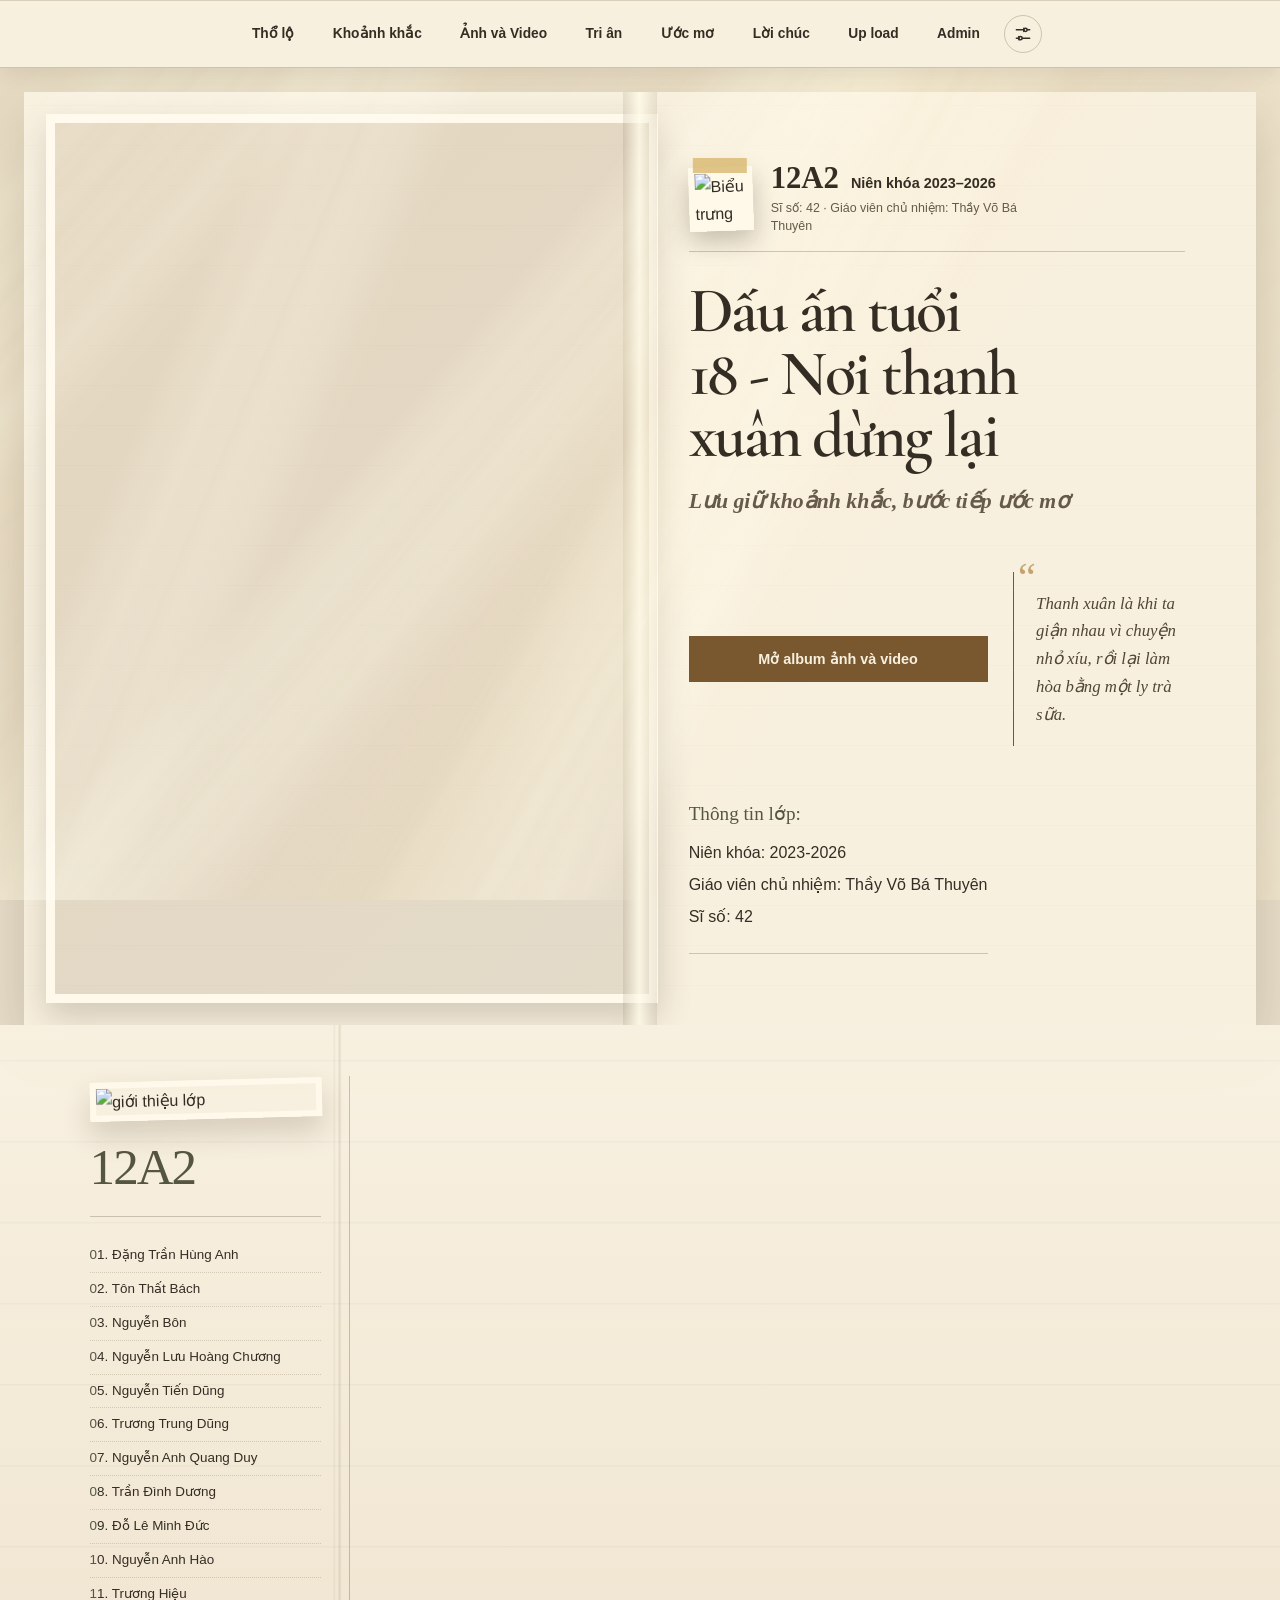
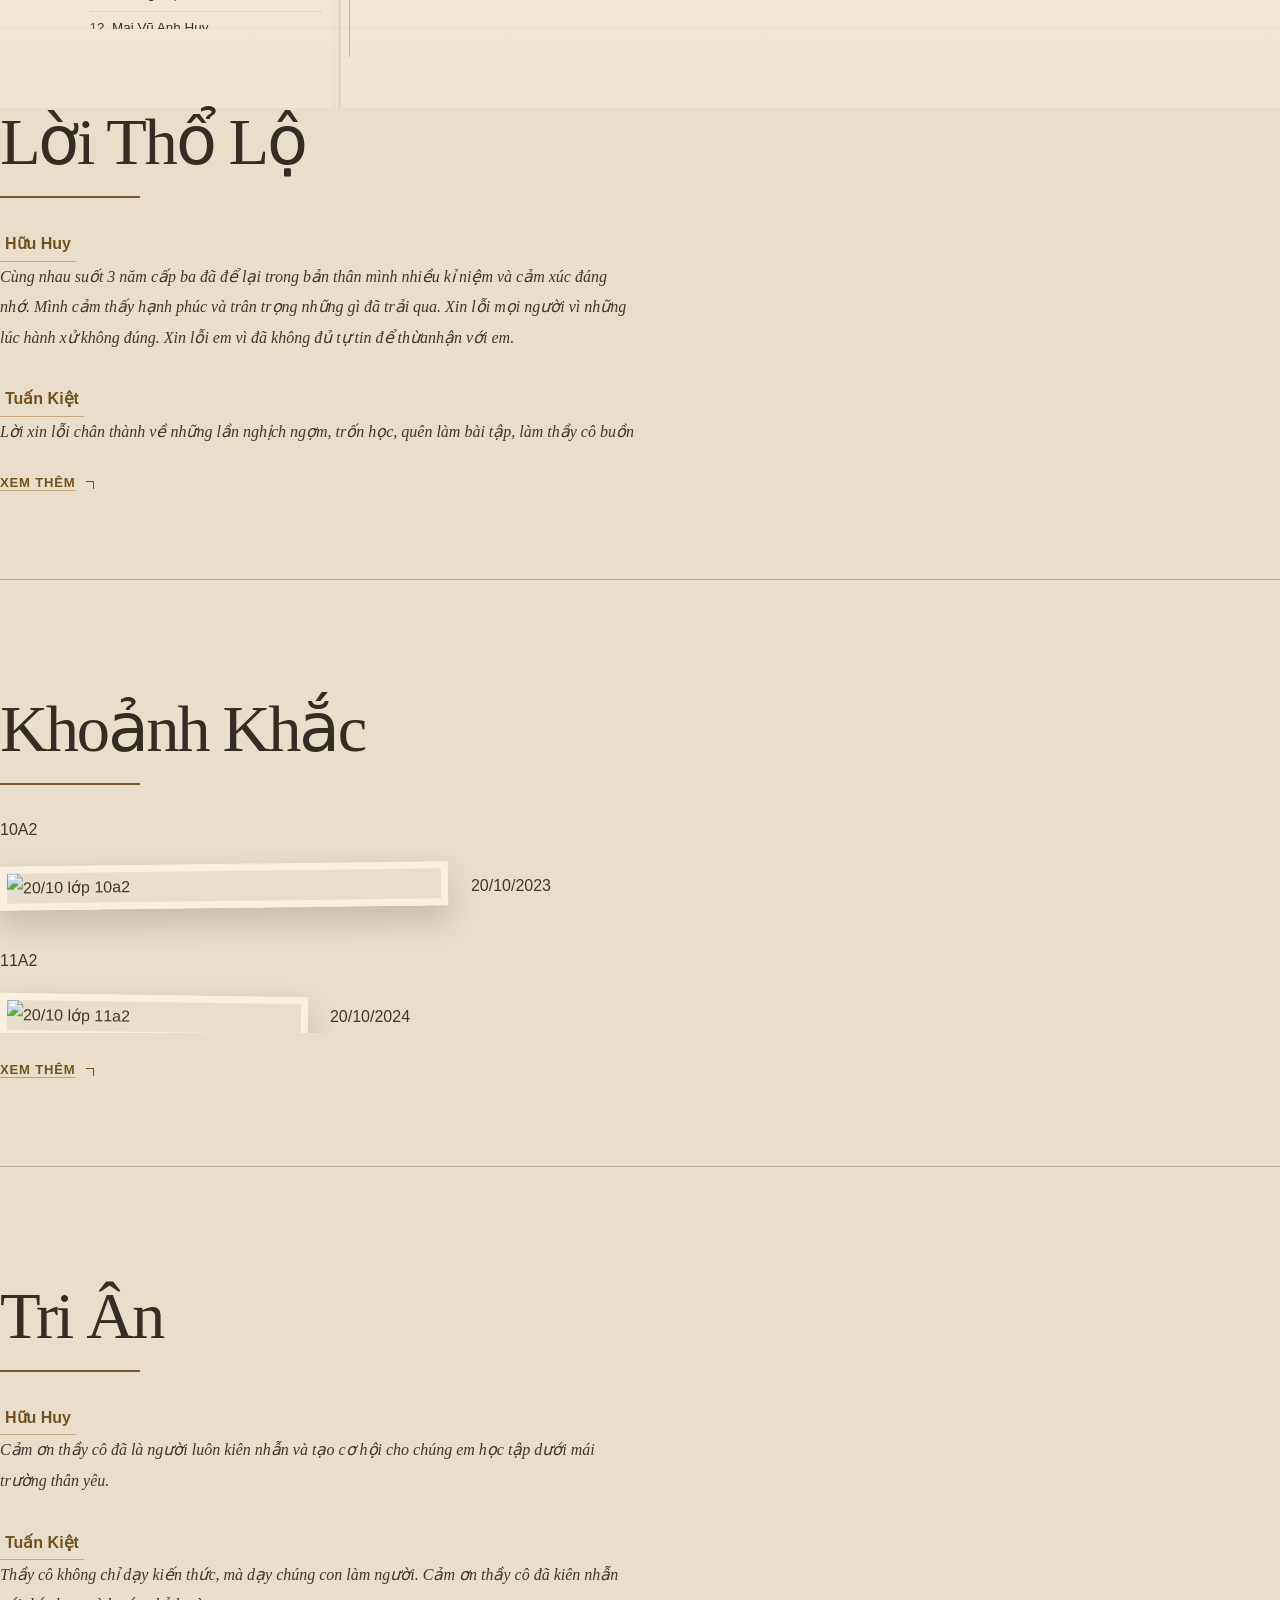
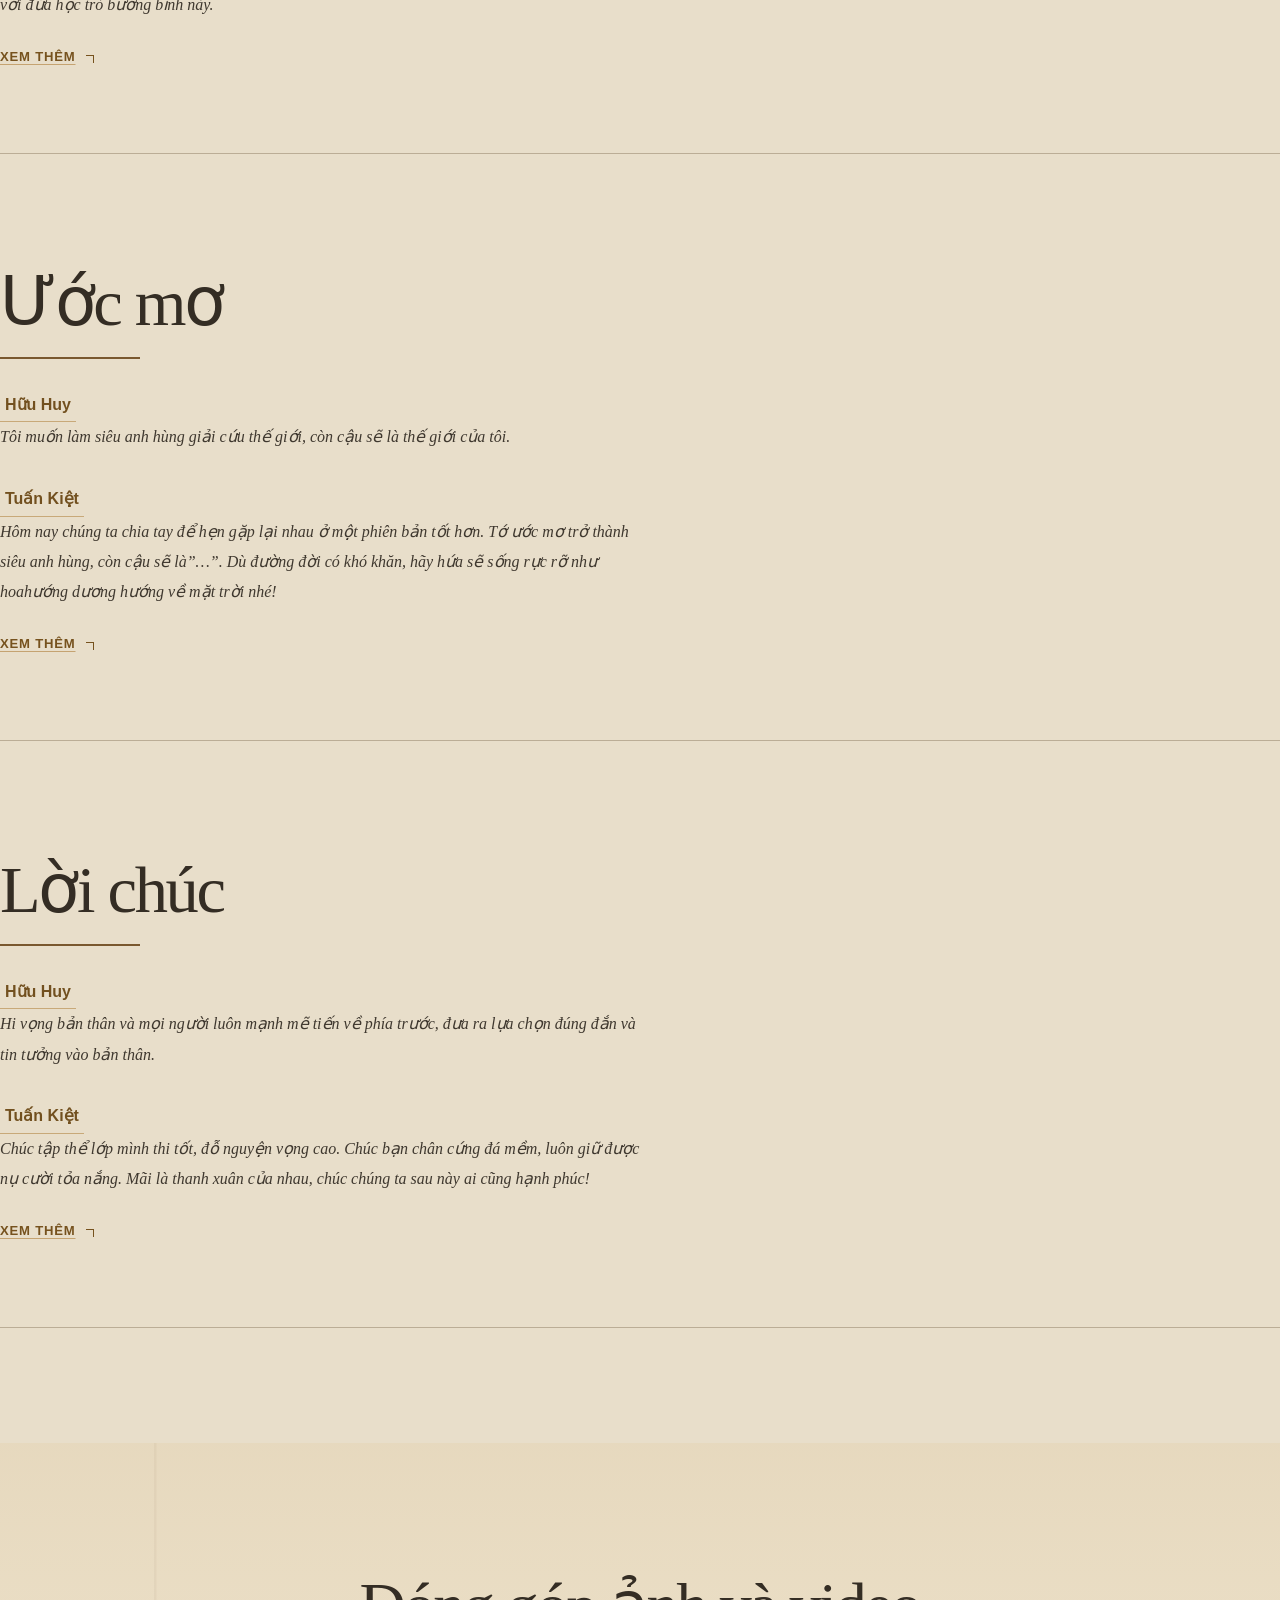
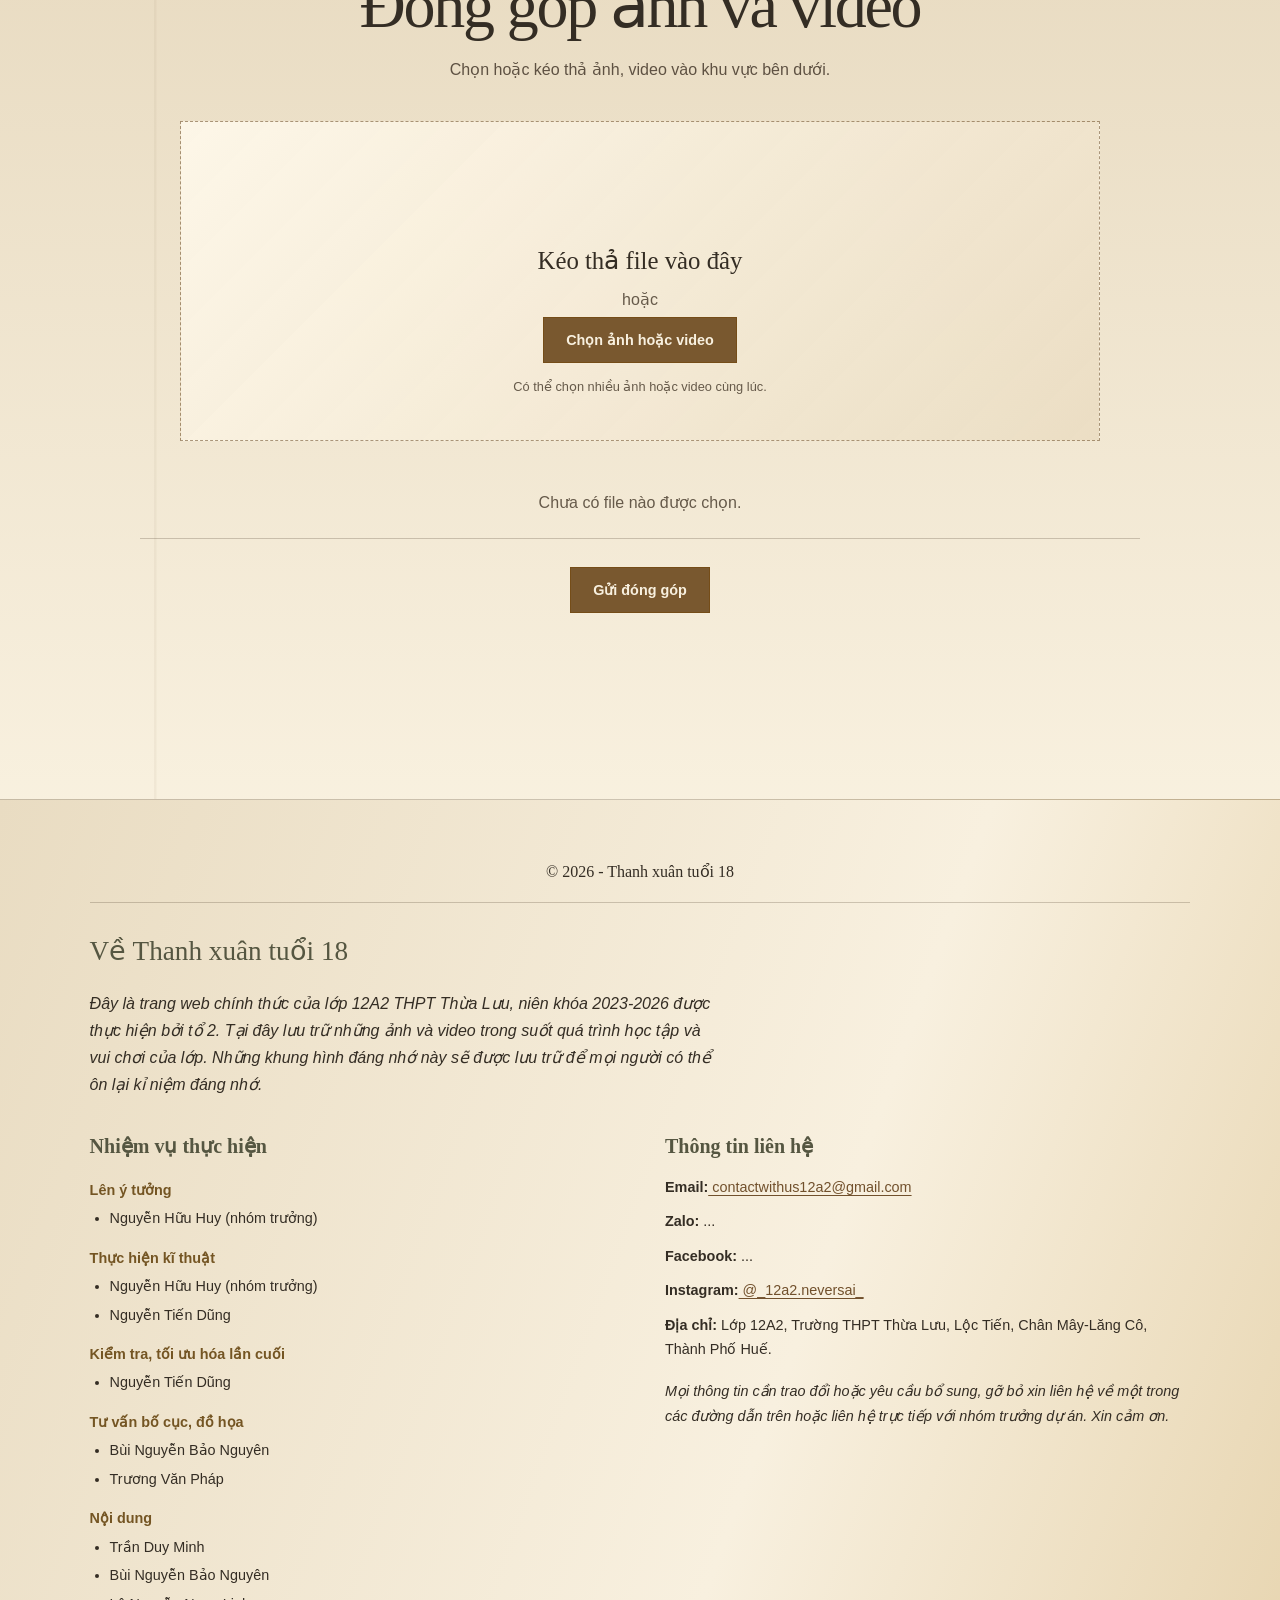
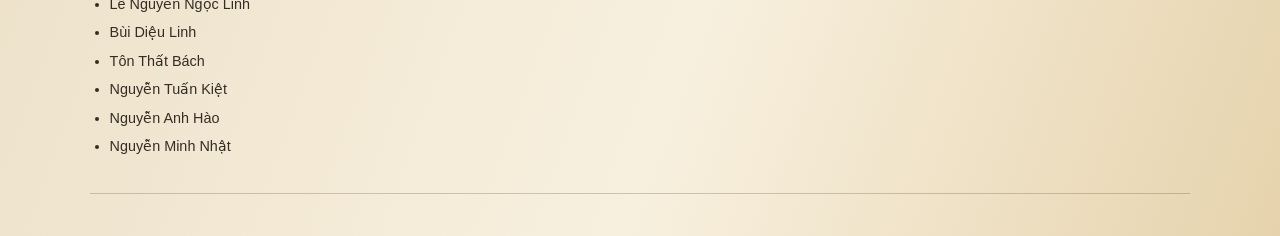
==== commit 0a1f2c07: "Update index.html" ====
--- a/index.html
+++ b/index.html
@@ -37,11 +37,16 @@
 					</div>
 					<div class="hero-bottom">
 						<a class="open-popup hero-action" href="#galleryPopup">Mở album ảnh và video</a>
-						<div class="hero-memory">
-							<p class="hero-memory-label">Lời Thổ Lộ</p>
-							<blockquote>Cùng nhau suốt 3 năm cấp ba đã để lại trong bản thân mình nhiều kỉ niệm và cảm xúc đáng nhớ.</blockquote>
-							<cite>Hữu Huy</cite>
+						<div class="quote-box">
+							<p class="quote-text"></p>
 						</div>
+							<div class="info-card">
+								<h3>Thông tin lớp:</h3>
+								<p>Niên khóa: 2023-2026</p>
+								<p>Giáo viên chủ nhiệm: Thầy Võ Bá Thuyên</p>
+								<p>Sĩ số: 42</p>
+							</div>
+						<div>
 					</div>
 				</div>
 			</div>
@@ -133,16 +138,6 @@
 				</div>
 				<!-- main-sidebar -->
 				<div class="sidebar-main">
-					<div class="quote-box">
-						<p class="quote-text"></p>
-					</div>
-					<div class="info-card">
-						<h3>Thông tin lớp:</h3>
-						<p>Niên khóa: 2023-2026</p>
-						<p>Giáo viên chủ nhiệm: Thầy Võ Bá Thuyên</p>
-						<p>Sĩ số: 42</p>
-					</div>
-					<div>
 						<ul class="student-list">
 							<li data-id="1" >01. Đặng Trần Hùng Anh</li>
 							<li data-id="2" >02. Tôn Thất Bách</li>
--- a/style.css
+++ b/style.css
@@ -31,8 +31,8 @@
     --line: rgba(77, 62, 42, 0.25);
     --line-light: rgba(255, 255, 245, 0.62);
     --shadow: 0 22px 58px rgba(0, 0, 0, 0.18);
-    --classroom-image: url("https://cdn.jsdelivr.net/gh/HuuHuy12A2/images@main/general/class.jpeg");
-    --paper-image: url("https://cdn.jsdelivr.net/gh/HuuHuy12A2/images@main/general/vintage-paper.png");
+    --classroom-image: url("https://cdn.jsdelivr.net/gh/HuuHuy12A2/images@main/images%20assets/12a2-anhh.jpg");
+    --paper-image: url("https://cdn.jsdelivr.net/gh/HuuHuy12A2/images@main/general/stair.jpg");
     --ease: cubic-bezier(0.2, 0.75, 0.2, 1);
 }
 
@@ -749,7 +749,8 @@
 }
 .upload-button:hover, .submit-button:hover, .btn:hover { background: #614421; transform: translateY(-2px); }
 .upload-note { margin-top: 13px !important; font-size: 0.8rem; }
-.file-list { display: grid; width: min(1000px, 100%); gap: 14px; margin: 26px auto; }
+.file-list { display: grid; width: min(1000px, 100%); gap: 14px; margin: 26px auto;
+           background: url("https://cdn.jsdelivr.net/gh/HuuHuy12A2/images@main/general/hll.jpg") center / contain no-repeat;}
 .file-item {
     display: grid;
     width: 100%;
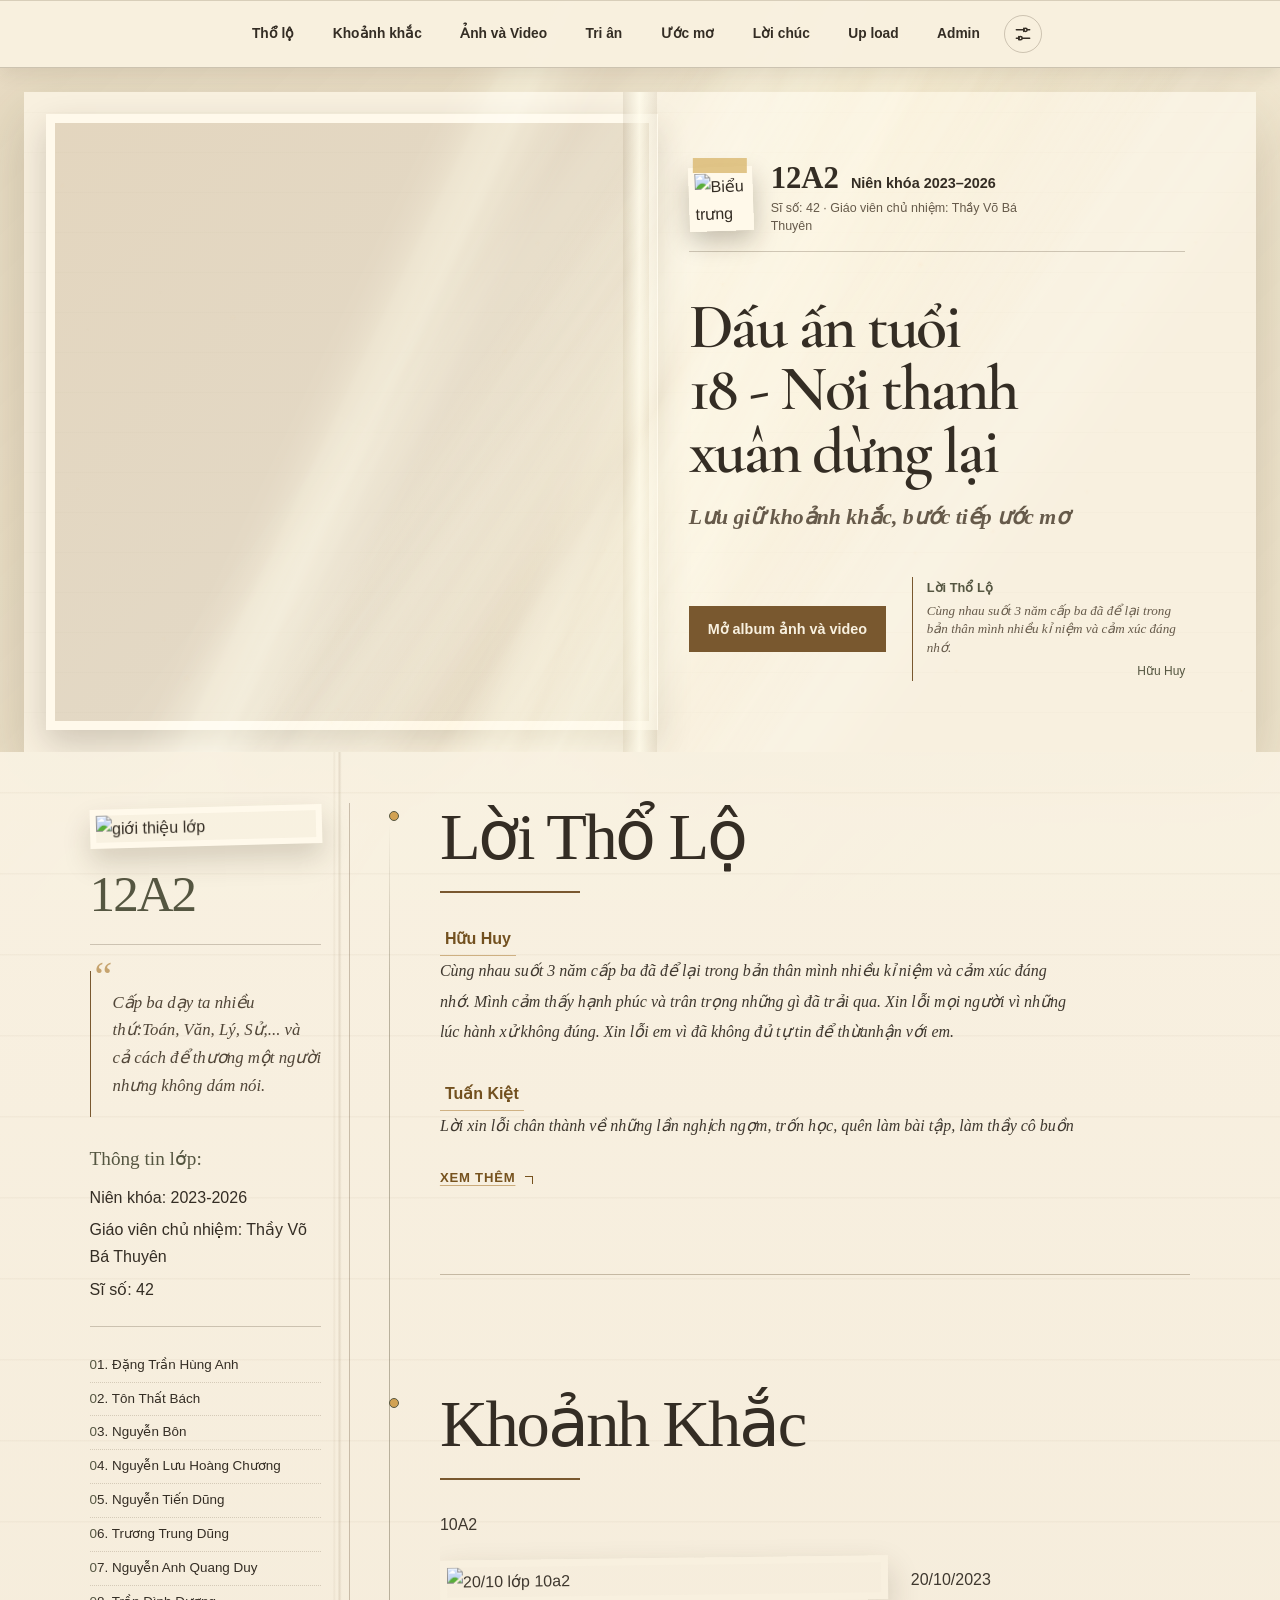
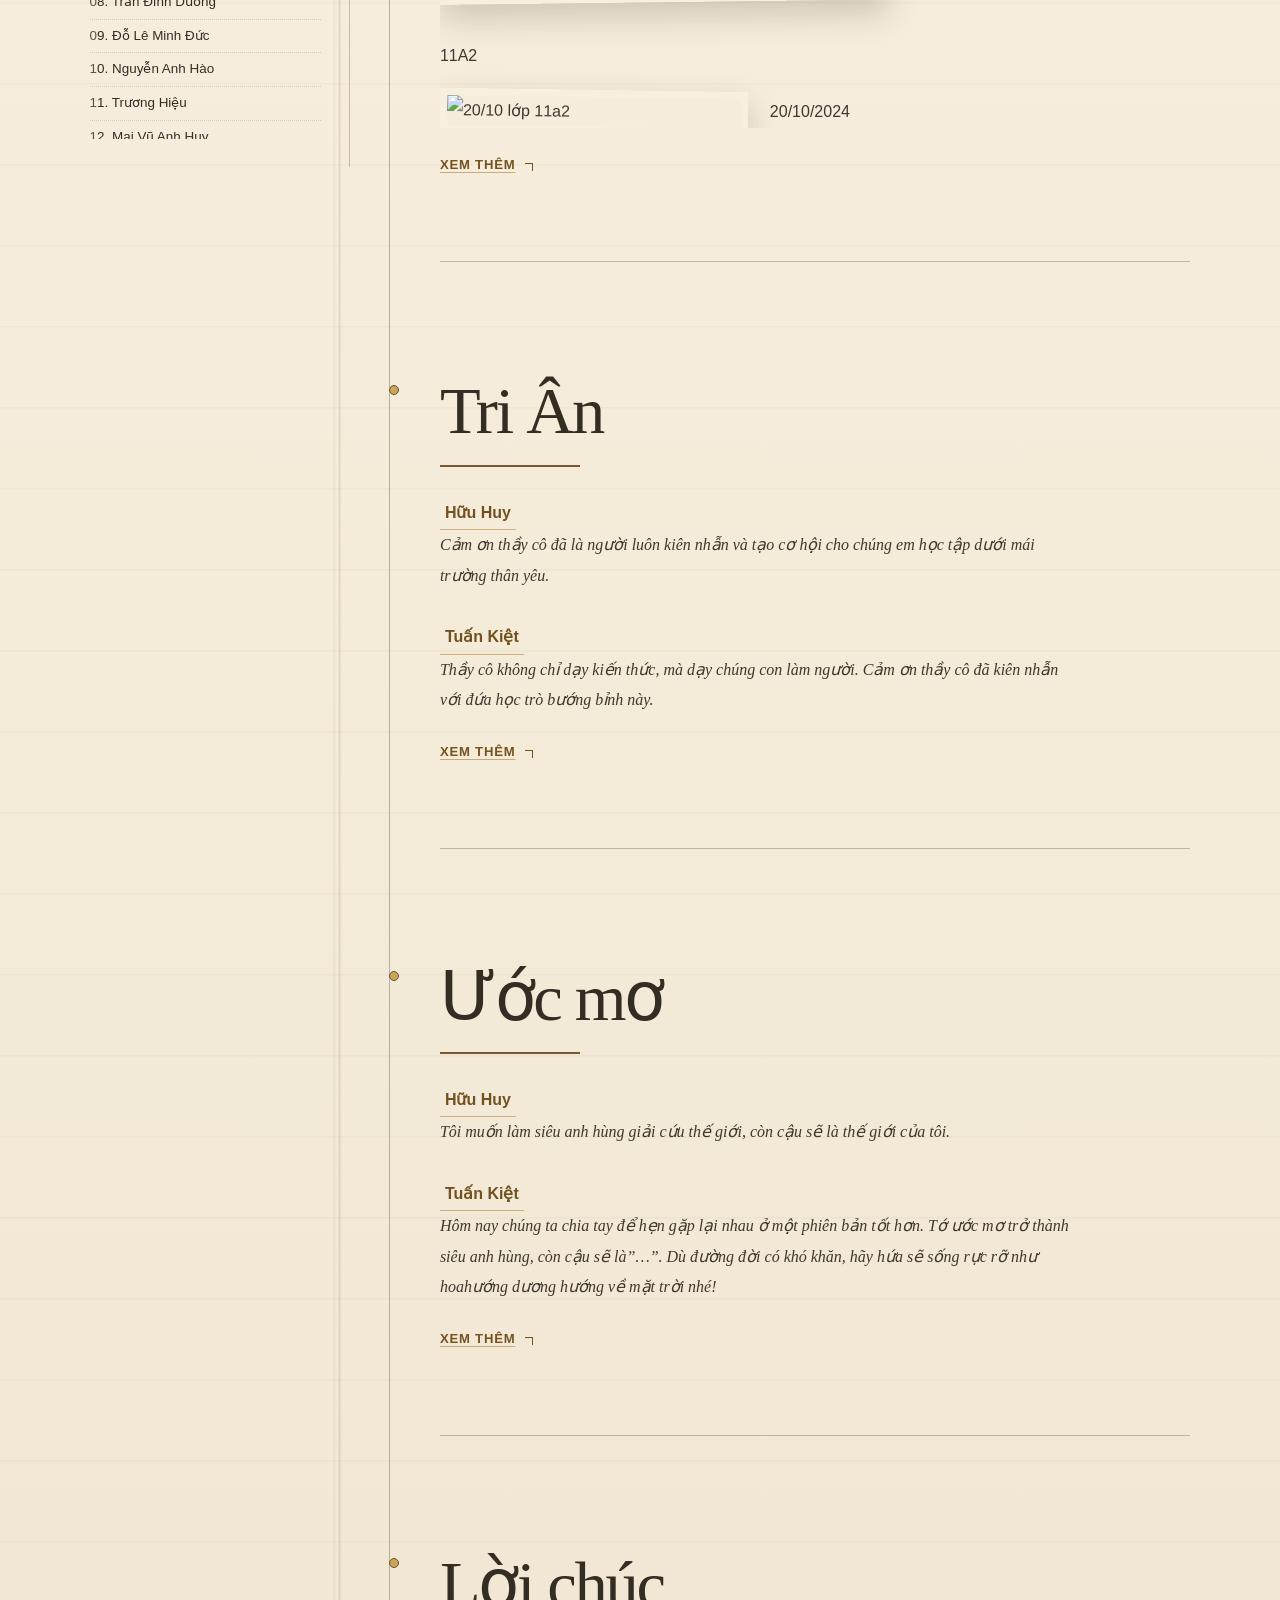
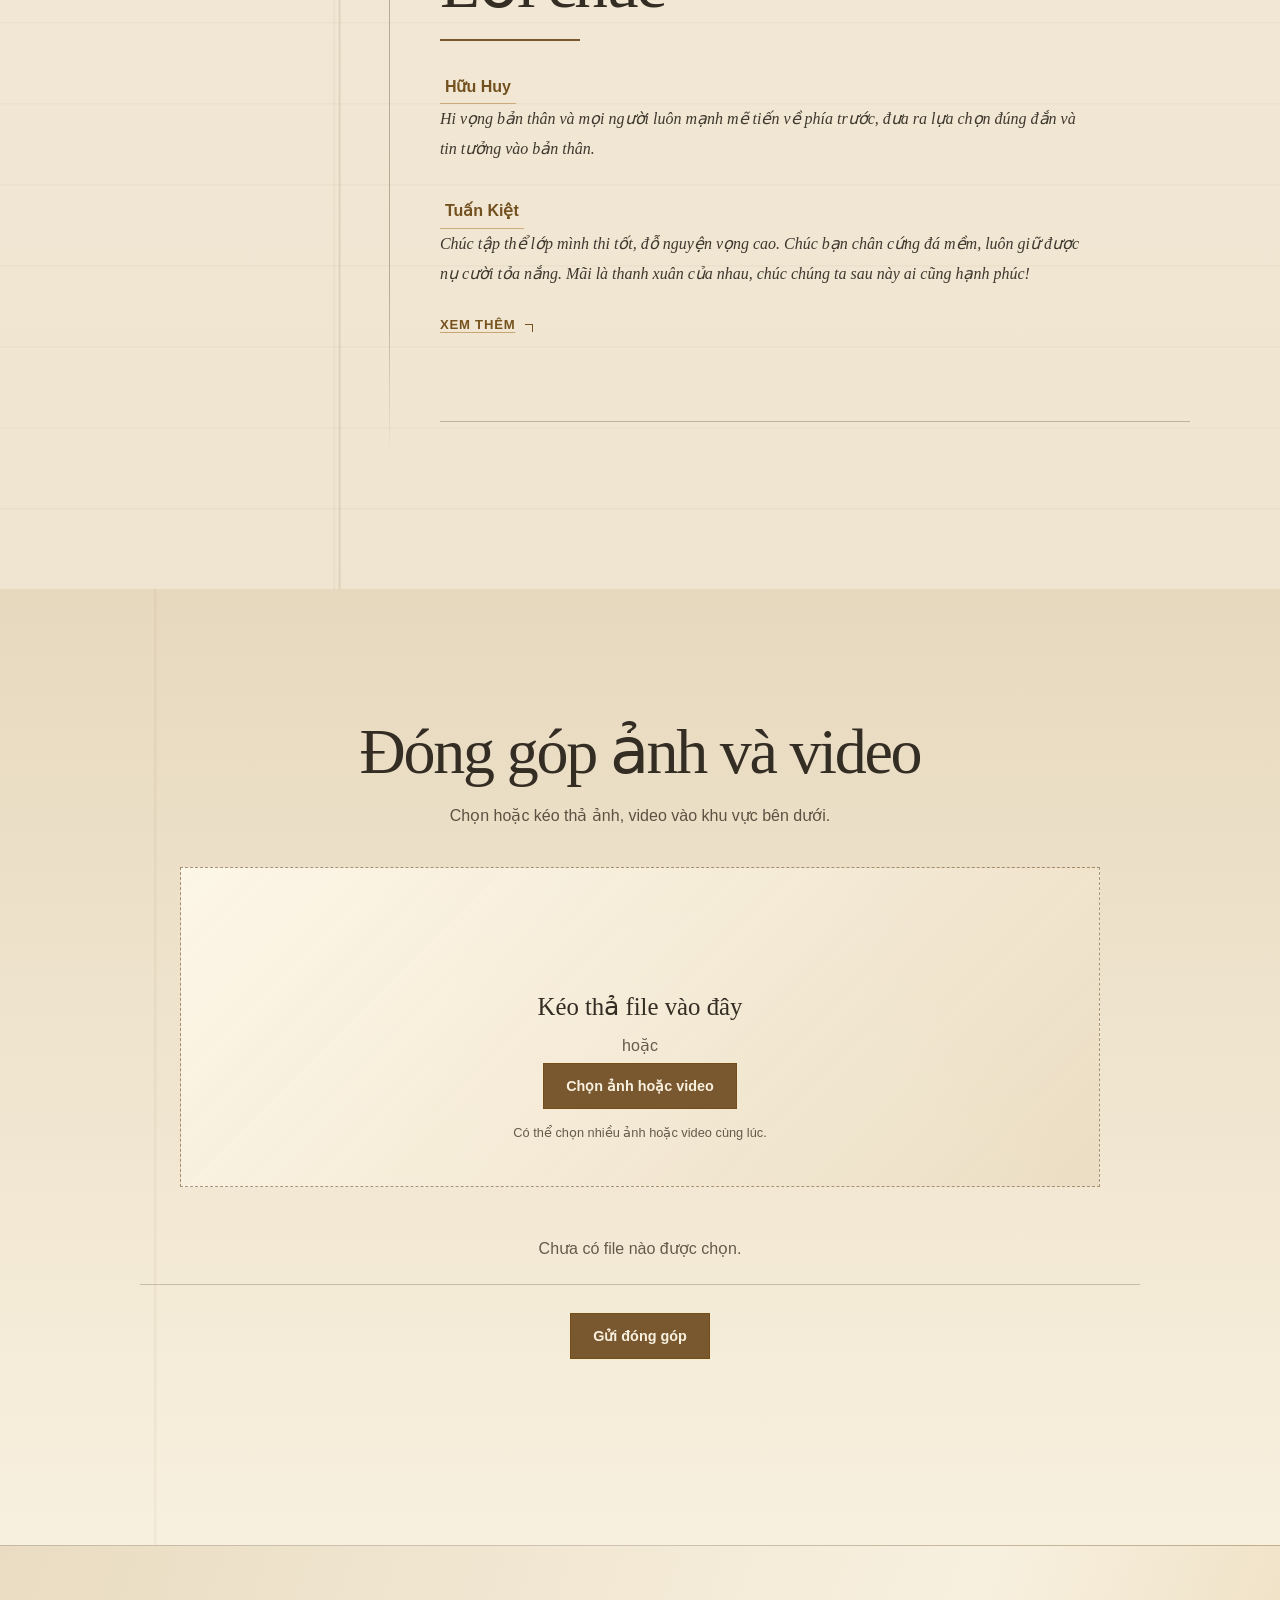
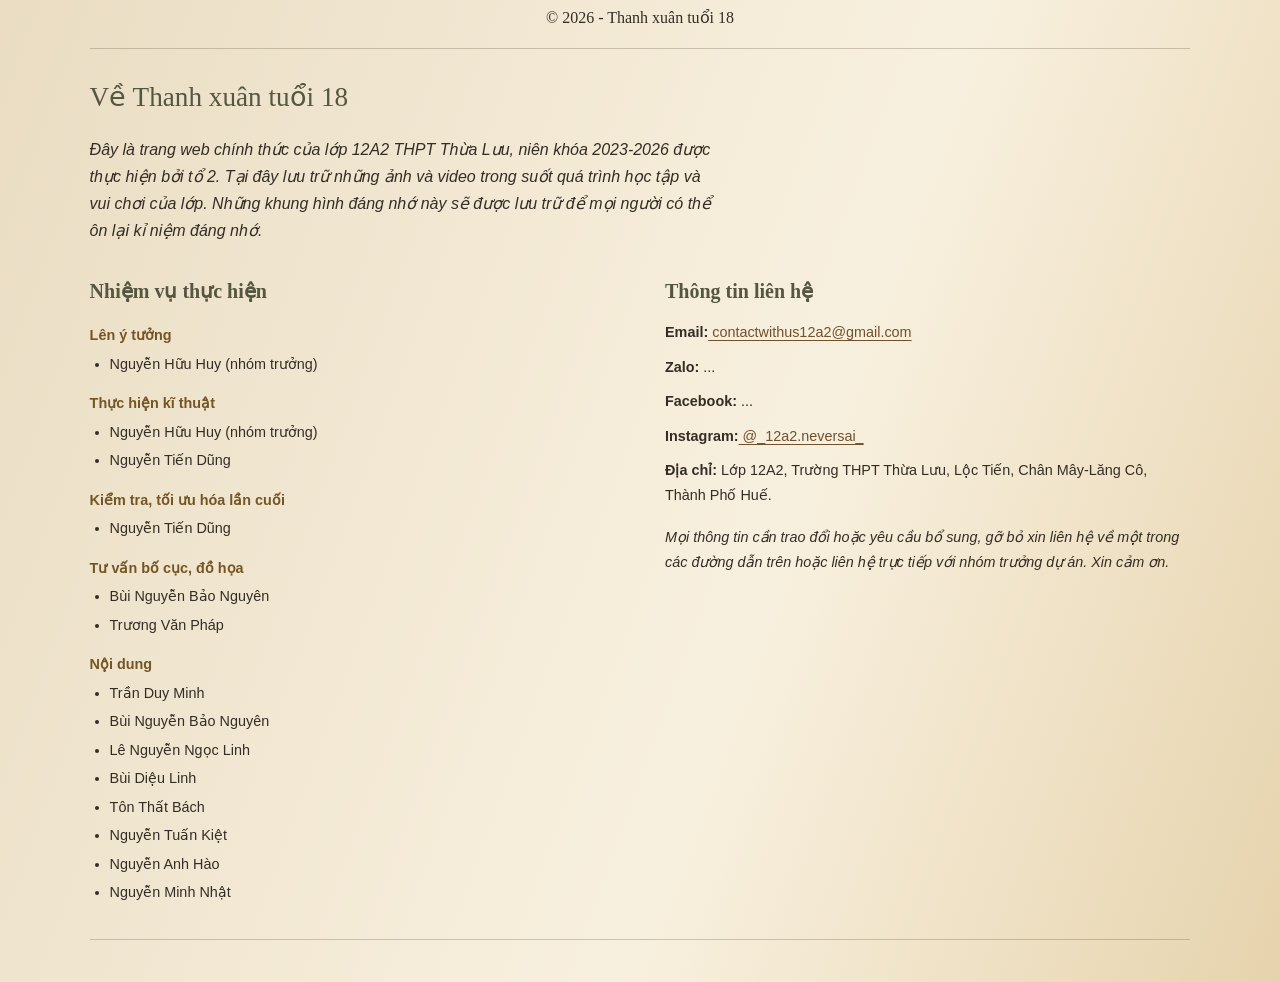
==== commit dbd72811: "Add files via upload" ====
--- a/index.html
+++ b/index.html
@@ -37,16 +37,11 @@
 					</div>
 					<div class="hero-bottom">
 						<a class="open-popup hero-action" href="#galleryPopup">Mở album ảnh và video</a>
-						<div class="quote-box">
-							<p class="quote-text"></p>
+						<div class="hero-memory">
+							<p class="hero-memory-label">Lời Thổ Lộ</p>
+							<blockquote>Cùng nhau suốt 3 năm cấp ba đã để lại trong bản thân mình nhiều kỉ niệm và cảm xúc đáng nhớ.</blockquote>
+							<cite>Hữu Huy</cite>
 						</div>
-							<div class="info-card">
-								<h3>Thông tin lớp:</h3>
-								<p>Niên khóa: 2023-2026</p>
-								<p>Giáo viên chủ nhiệm: Thầy Võ Bá Thuyên</p>
-								<p>Sĩ số: 42</p>
-							</div>
-						<div>
 					</div>
 				</div>
 			</div>
@@ -138,6 +133,16 @@
 				</div>
 				<!-- main-sidebar -->
 				<div class="sidebar-main">
+					<div class="quote-box">
+						<p class="quote-text"></p>
+					</div>
+					<div class="info-card">
+						<h3>Thông tin lớp:</h3>
+						<p>Niên khóa: 2023-2026</p>
+						<p>Giáo viên chủ nhiệm: Thầy Võ Bá Thuyên</p>
+						<p>Sĩ số: 42</p>
+					</div>
+					<div>
 						<ul class="student-list">
 							<li data-id="1" >01. Đặng Trần Hùng Anh</li>
 							<li data-id="2" >02. Tôn Thất Bách</li>
--- a/style.css
+++ b/style.css
@@ -31,8 +31,8 @@
     --line: rgba(77, 62, 42, 0.25);
     --line-light: rgba(255, 255, 245, 0.62);
     --shadow: 0 22px 58px rgba(0, 0, 0, 0.18);
-    --classroom-image: url("https://cdn.jsdelivr.net/gh/HuuHuy12A2/images@main/images%20assets/12a2-anhh.jpg");
-    --paper-image: url("https://cdn.jsdelivr.net/gh/HuuHuy12A2/images@main/general/stair.jpg");
+    --classroom-image: url("https://cdn.jsdelivr.net/gh/HuuHuy12A2/images@main/general/class.jpeg");
+    --paper-image: url("https://cdn.jsdelivr.net/gh/HuuHuy12A2/images@main/general/vintage-paper.png");
     --ease: cubic-bezier(0.2, 0.75, 0.2, 1);
 }
 
@@ -749,8 +749,7 @@
 }
 .upload-button:hover, .submit-button:hover, .btn:hover { background: #614421; transform: translateY(-2px); }
 .upload-note { margin-top: 13px !important; font-size: 0.8rem; }
-.file-list { display: grid; width: min(1000px, 100%); gap: 14px; margin: 26px auto;
-           background: url("https://cdn.jsdelivr.net/gh/HuuHuy12A2/images@main/general/hll.jpg") center / contain no-repeat;}
+.file-list { display: grid; width: min(1000px, 100%); gap: 14px; margin: 26px auto; }
 .file-item {
     display: grid;
     width: 100%;
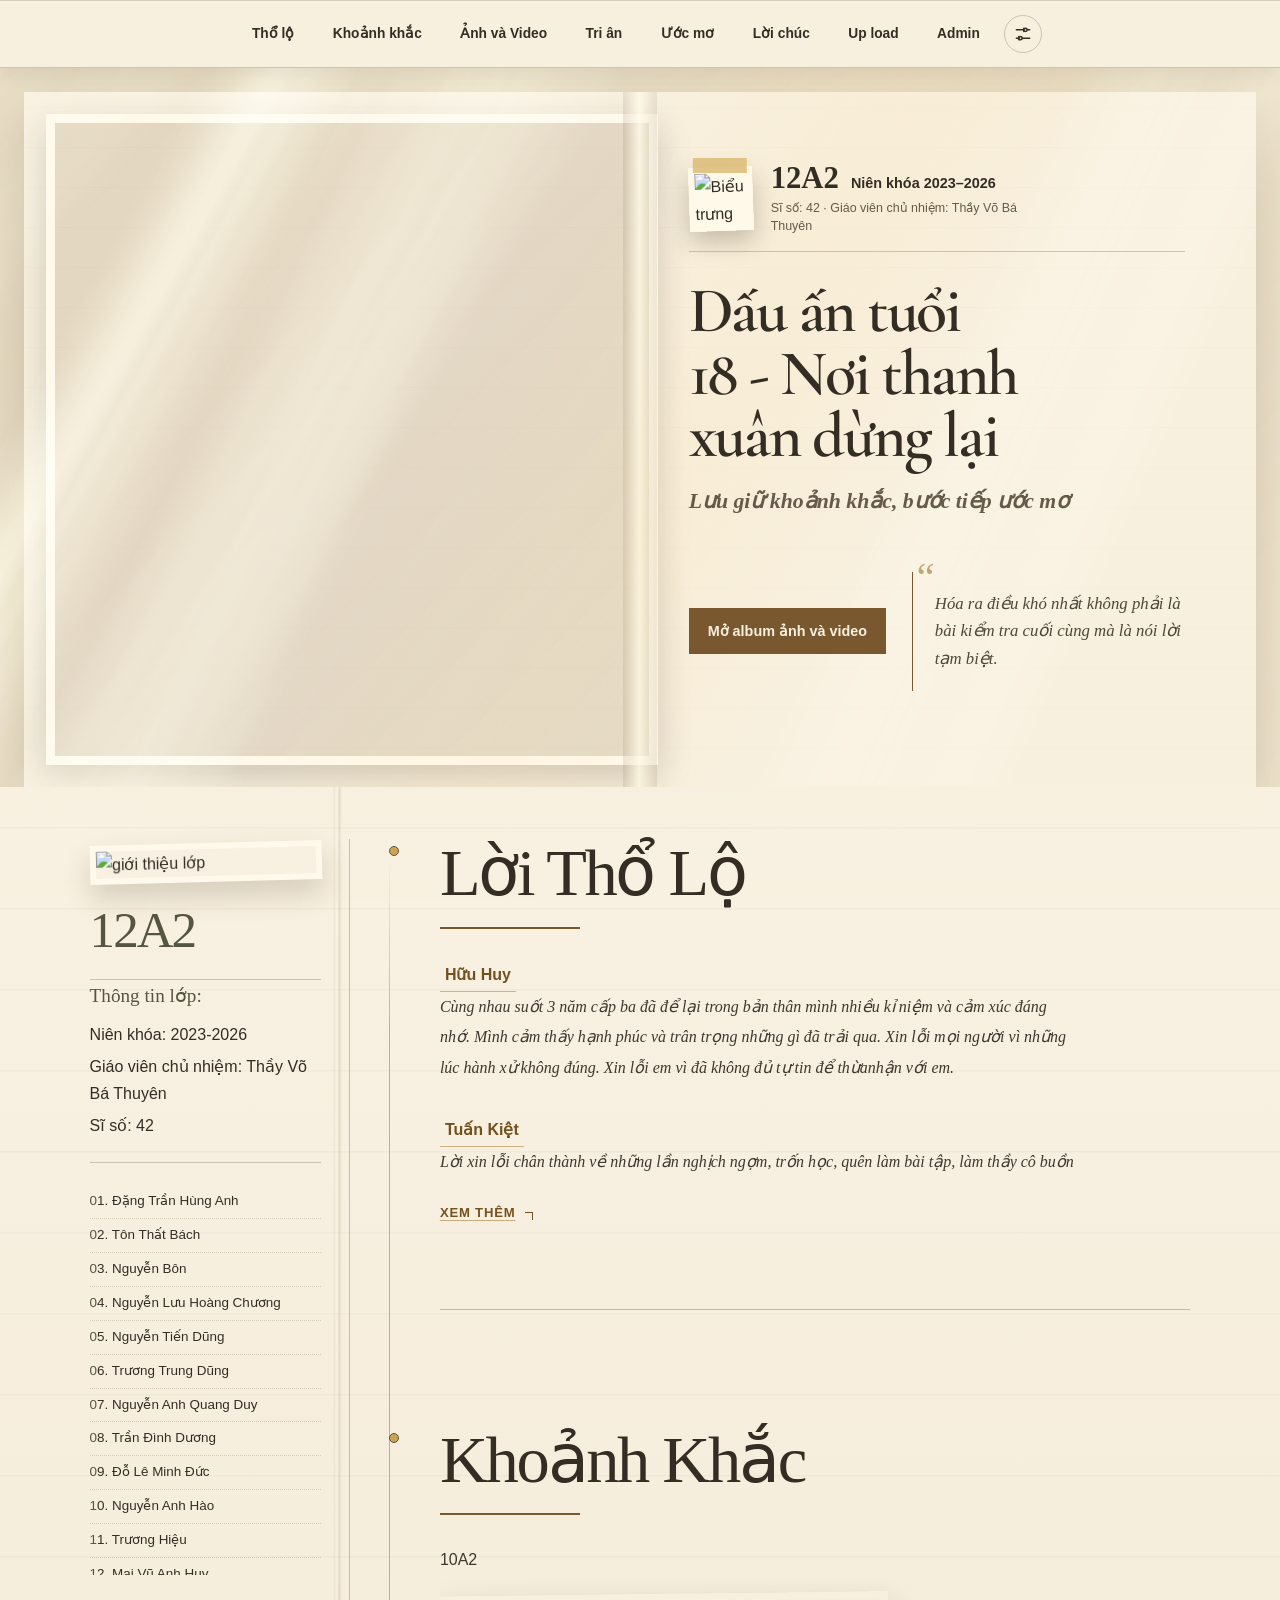
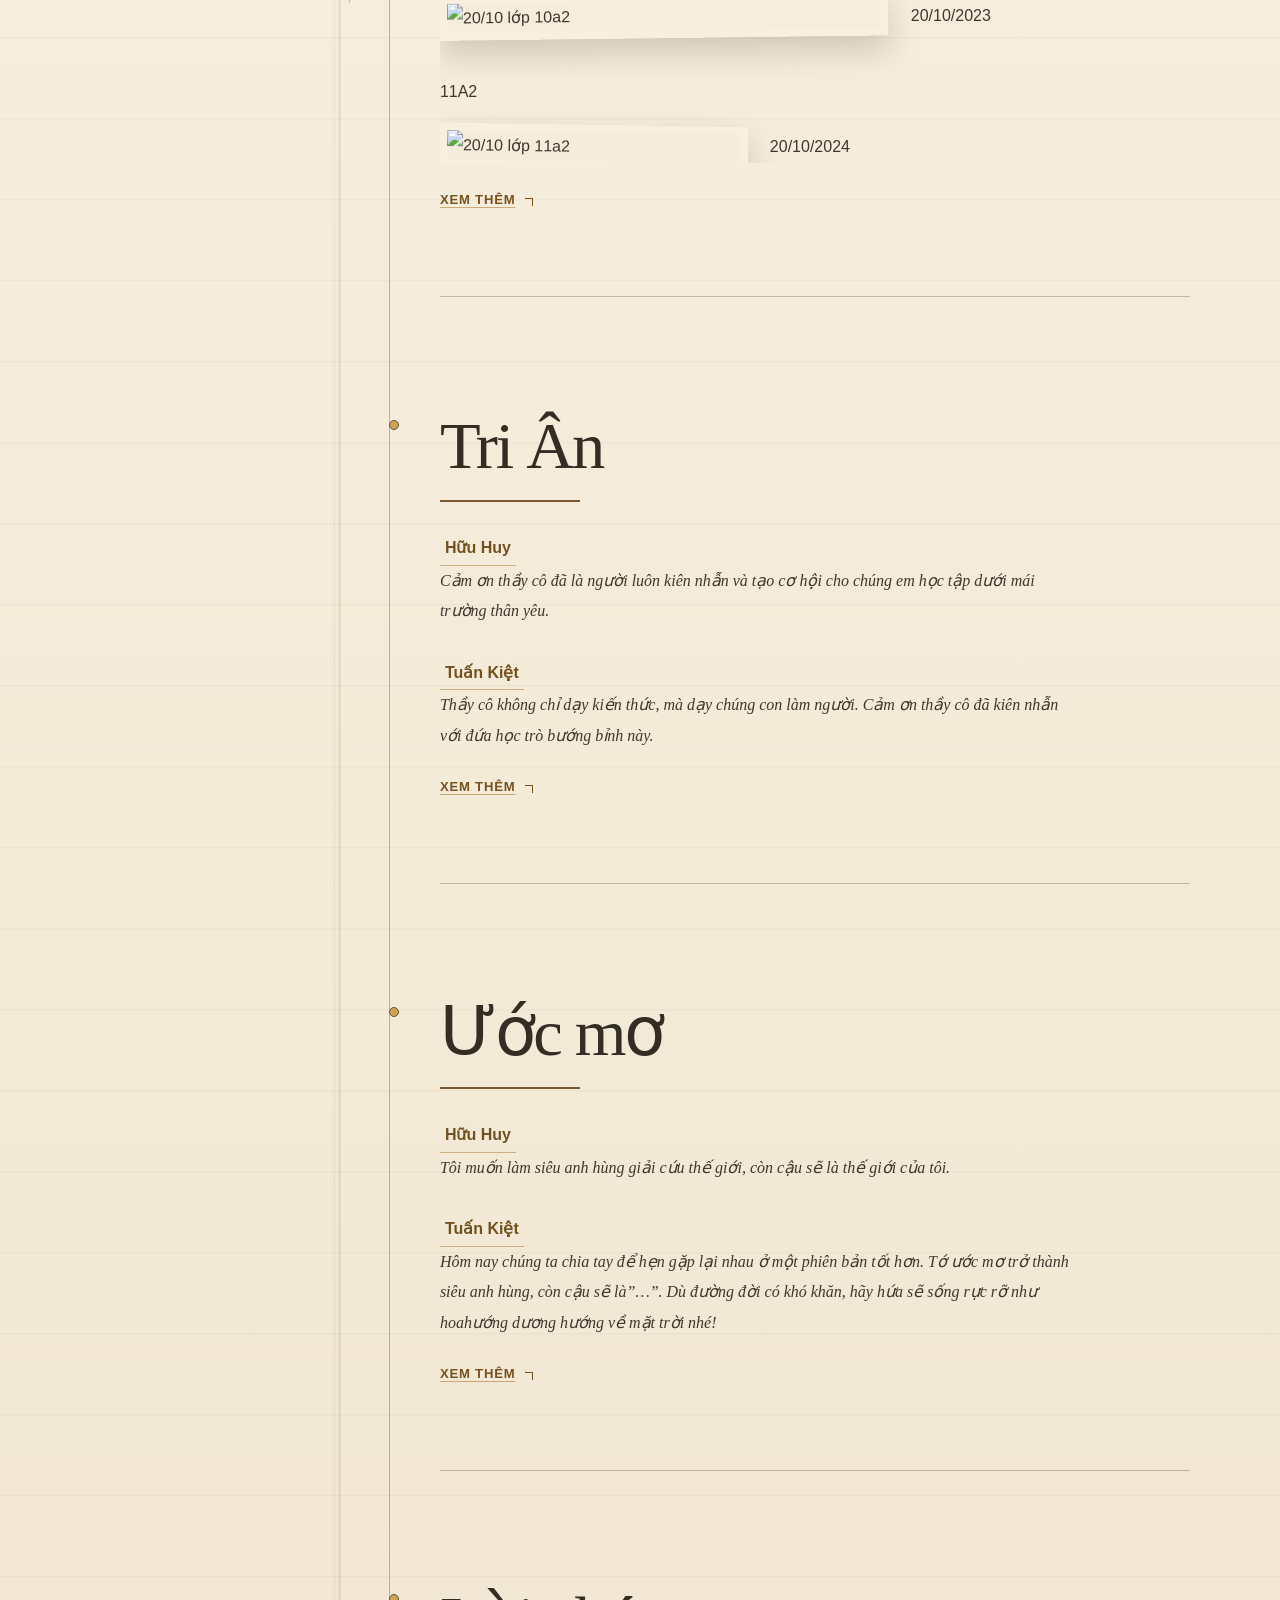
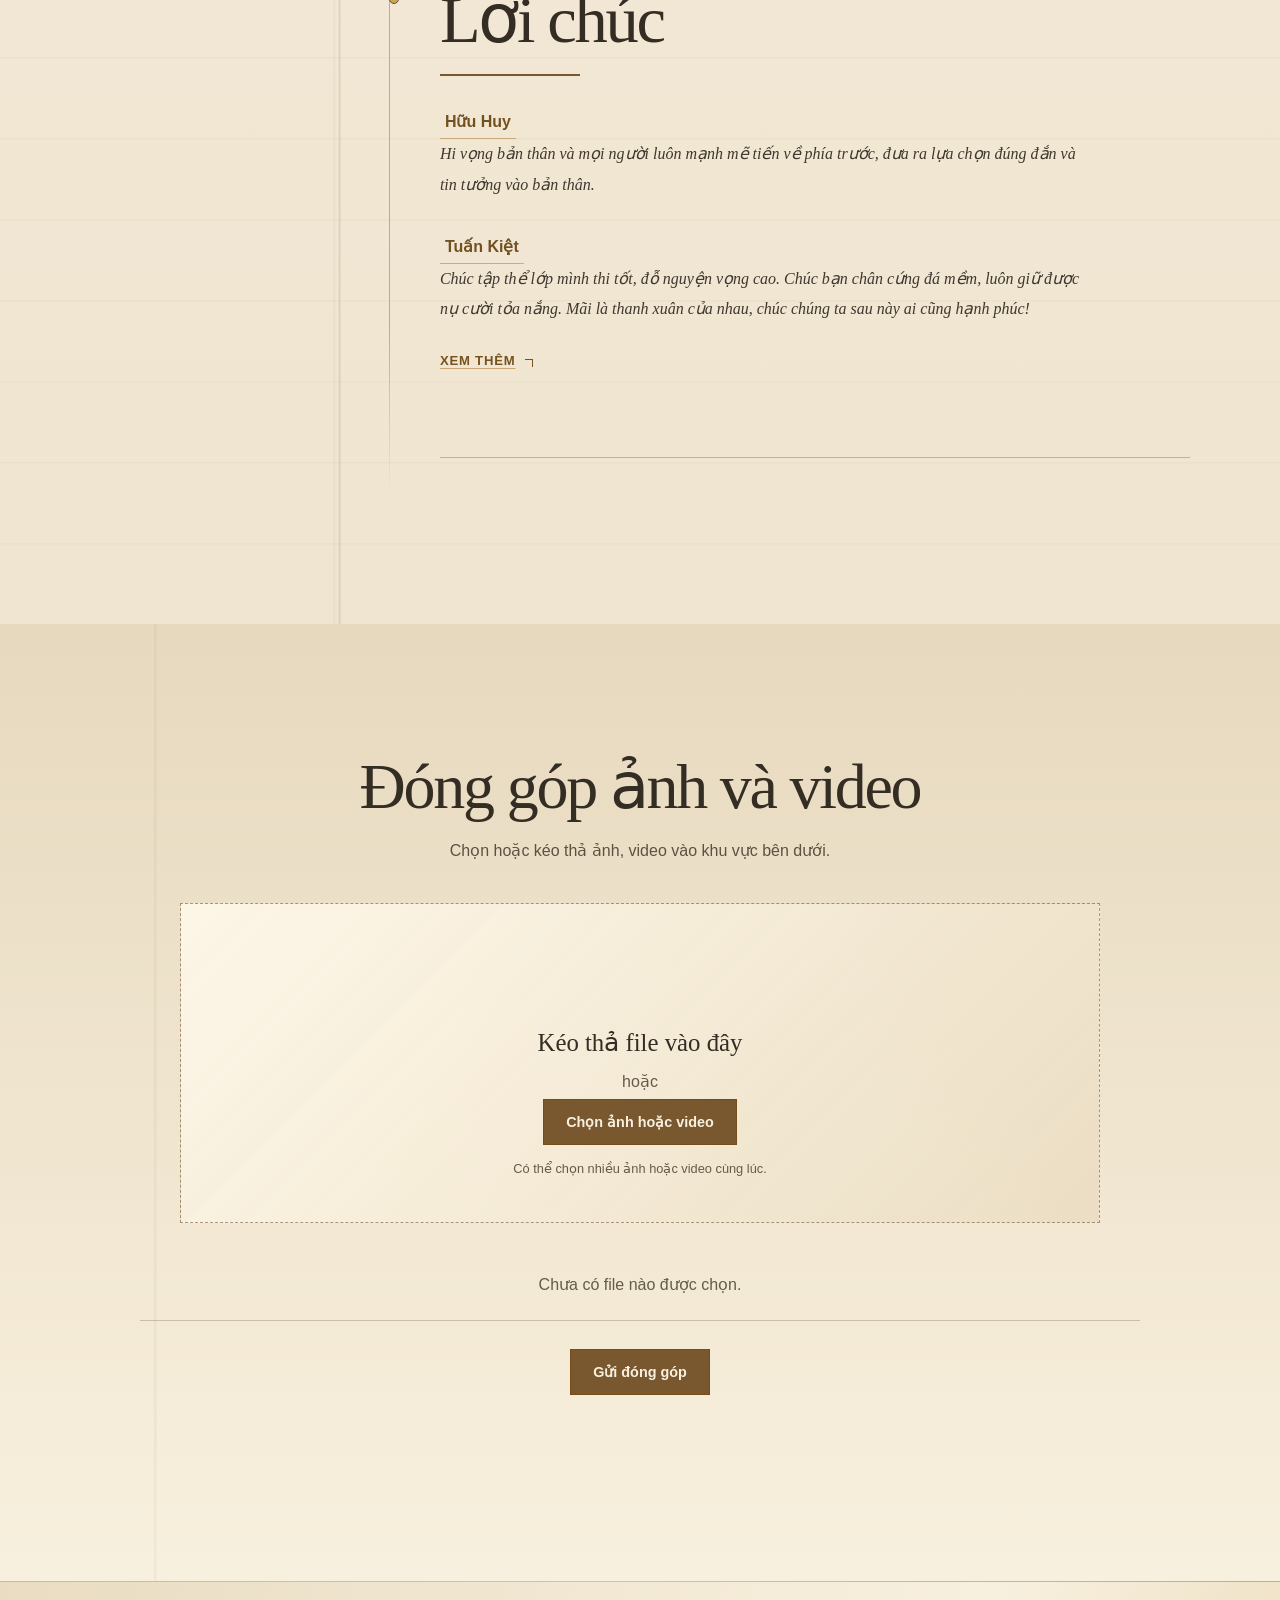
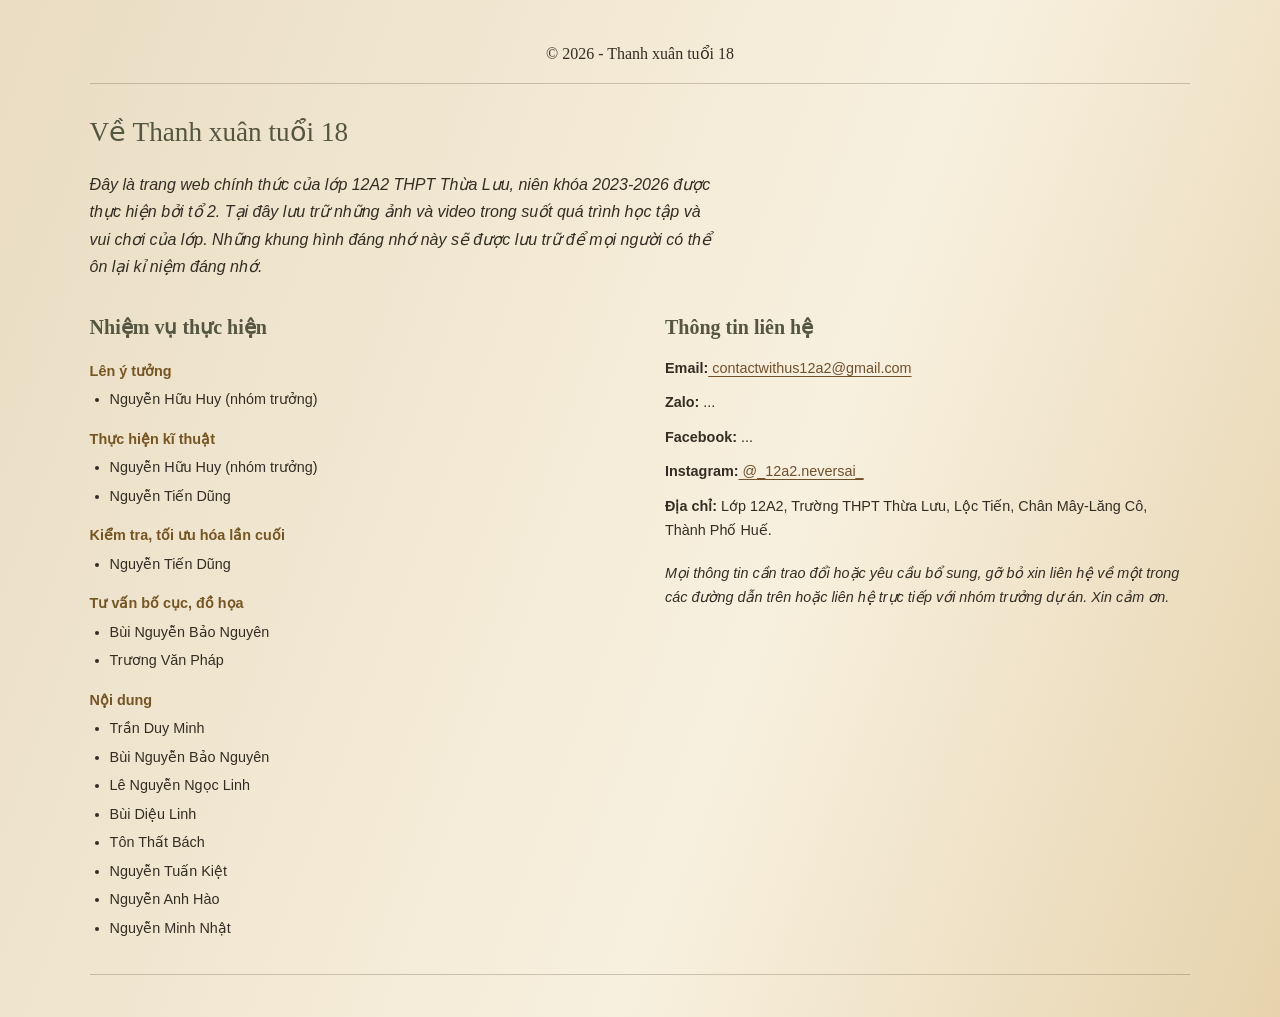
==== commit d21098c1: "Update index.html" ====
--- a/index.html
+++ b/index.html
@@ -37,10 +37,8 @@
 					</div>
 					<div class="hero-bottom">
 						<a class="open-popup hero-action" href="#galleryPopup">Mở album ảnh và video</a>
-						<div class="hero-memory">
-							<p class="hero-memory-label">Lời Thổ Lộ</p>
-							<blockquote>Cùng nhau suốt 3 năm cấp ba đã để lại trong bản thân mình nhiều kỉ niệm và cảm xúc đáng nhớ.</blockquote>
-							<cite>Hữu Huy</cite>
+						<div class="quote-box">
+							<p class="quote-text"></p>
 						</div>
 					</div>
 				</div>
@@ -133,9 +131,6 @@
 				</div>
 				<!-- main-sidebar -->
 				<div class="sidebar-main">
-					<div class="quote-box">
-						<p class="quote-text"></p>
-					</div>
 					<div class="info-card">
 						<h3>Thông tin lớp:</h3>
 						<p>Niên khóa: 2023-2026</p>
